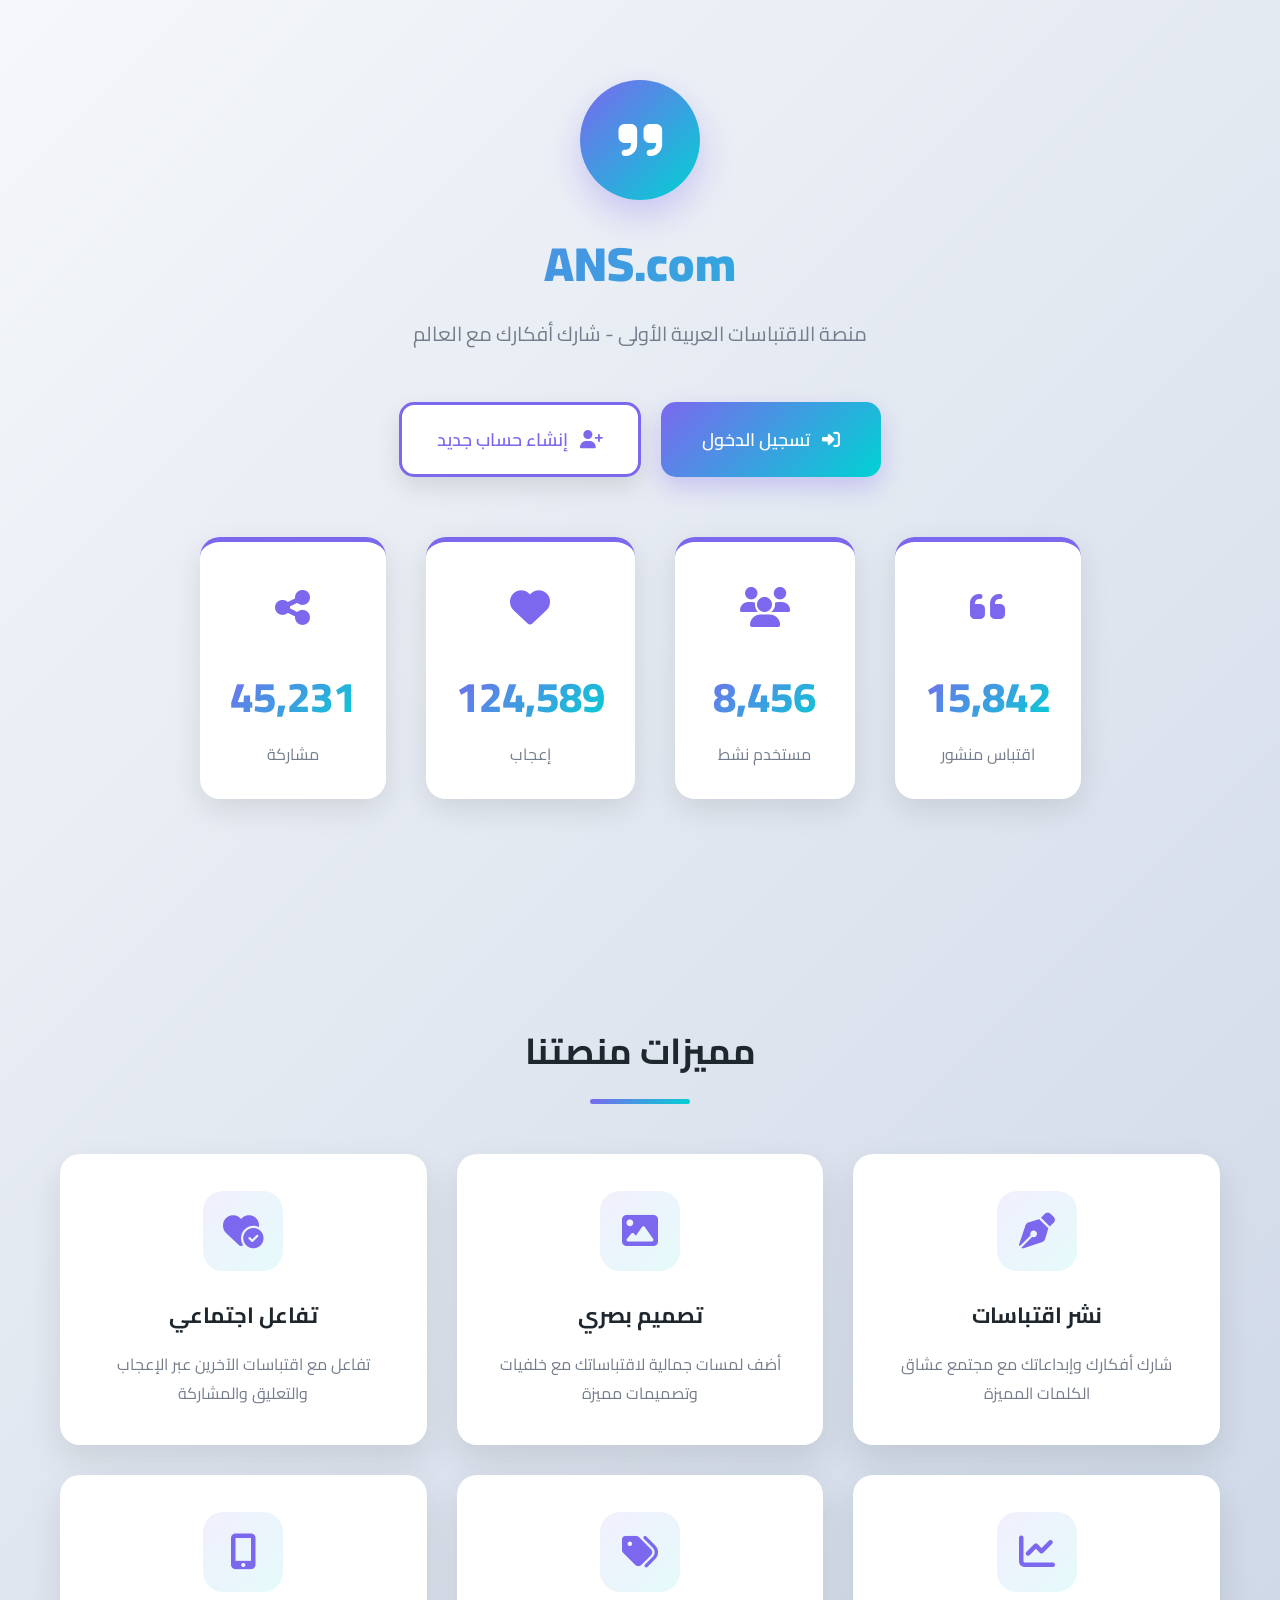
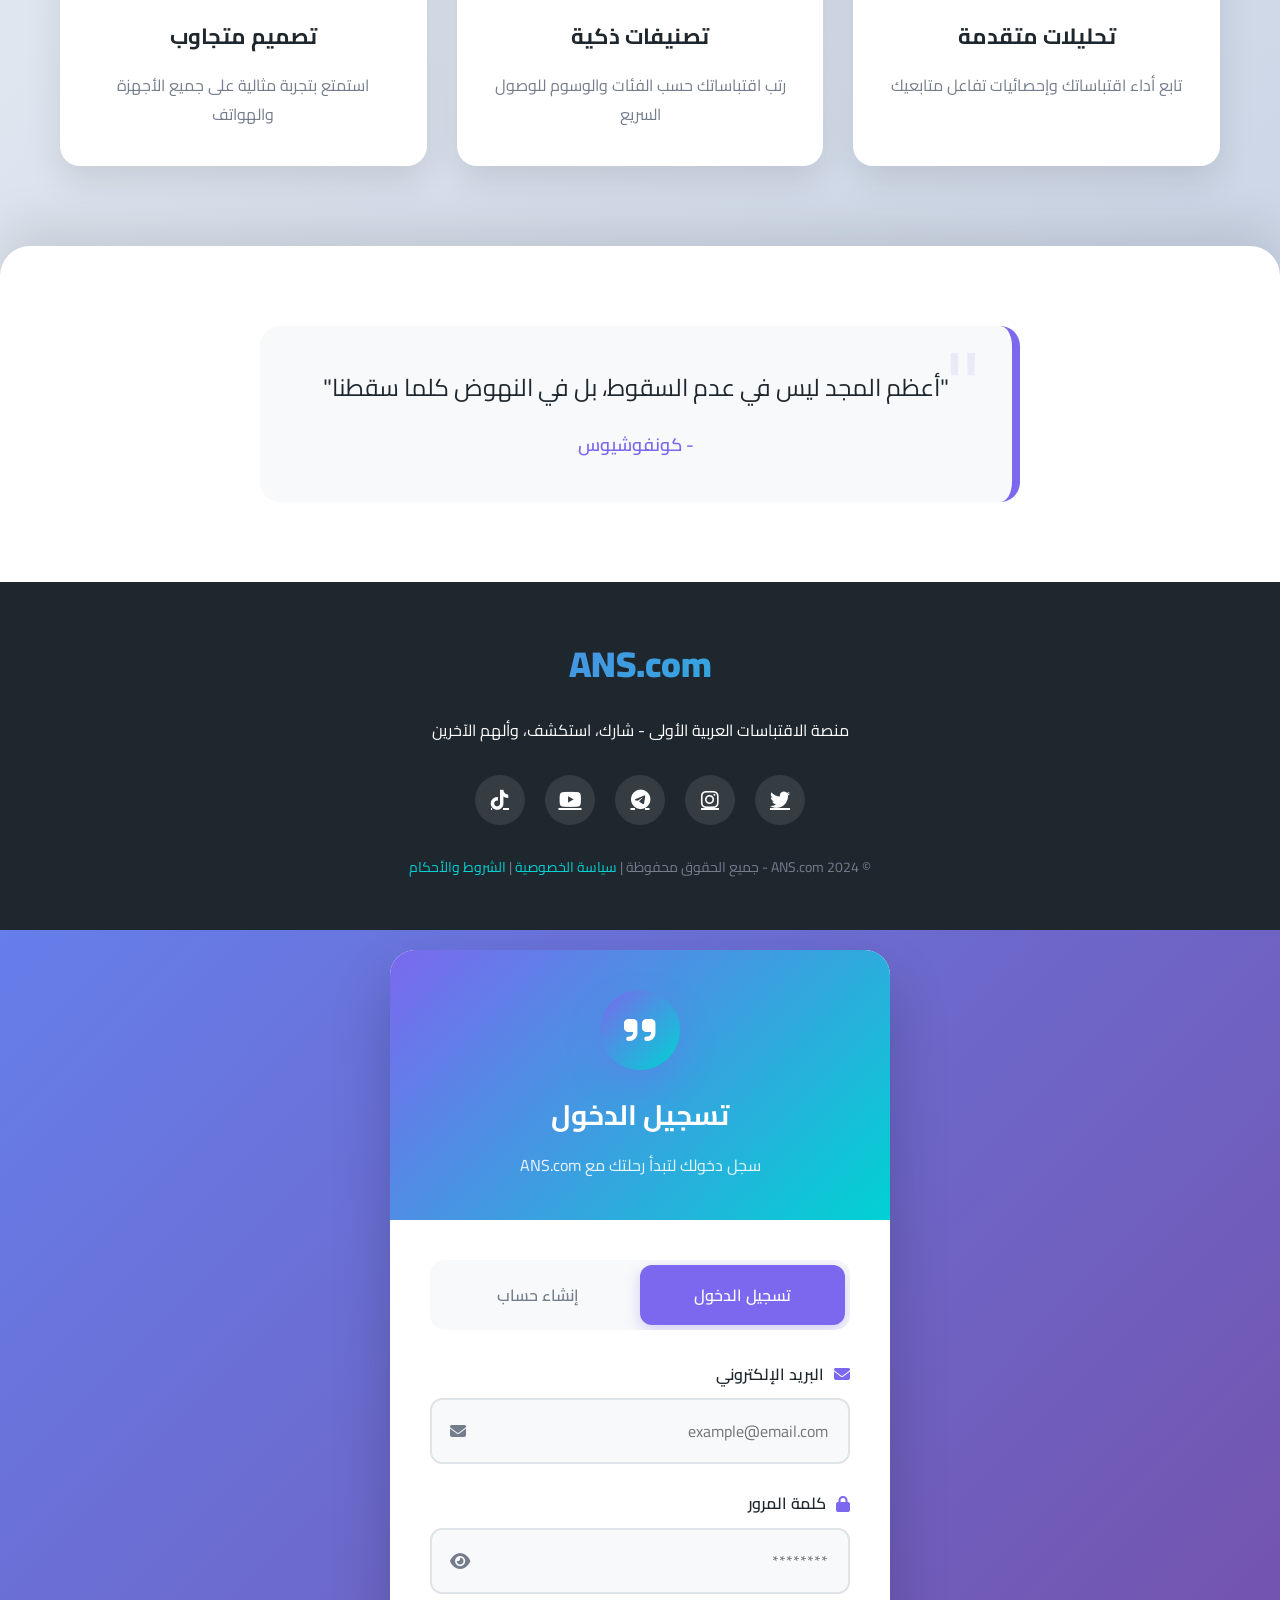
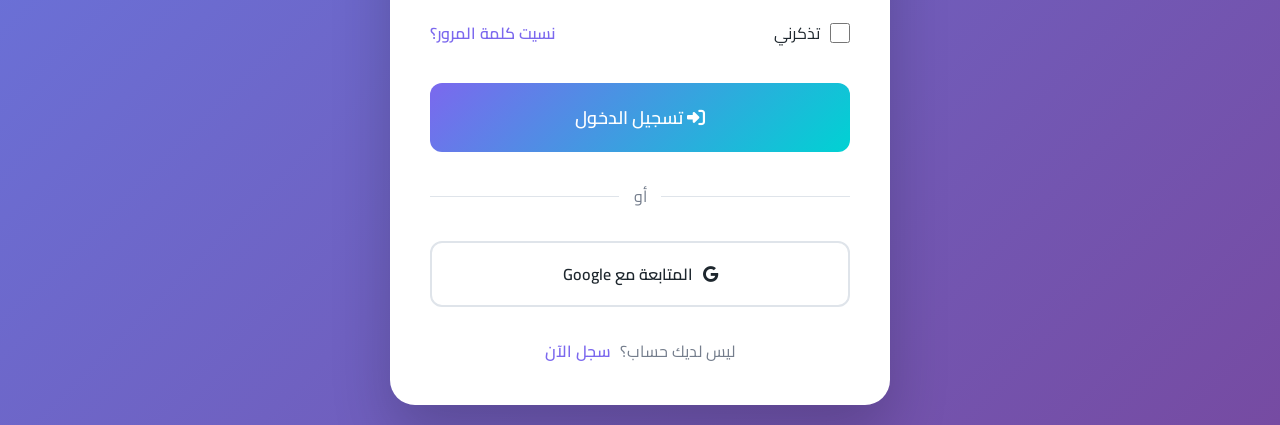
==== index.html @ c2fd5fd8 "Add files via upload" ====
<!DOCTYPE html>
<html lang="ar" dir="rtl">
<head>
    <meta charset="UTF-8">
    <meta name="viewport" content="width=device-width, initial-scale=1.0">
    <title>ANS.com - منصة الاقتباسات العربية</title>
    <link rel="icon" href="data:image/svg+xml,<svg xmlns=%22http://www.w3.org/2000/svg%22 viewBox=%220 0 100 100%22><text y=%22.9em%22 font-size=%2290%22>✨</text></svg>">
    
    <!-- Font Awesome -->
    <link rel="stylesheet" href="https://cdnjs.cloudflare.com/ajax/libs/font-awesome/6.4.0/css/all.min.css">
    
    <!-- Google Fonts -->
    <link href="https://fonts.googleapis.com/css2?family=Cairo:wght@300;400;600;700;900&display=swap" rel="stylesheet">
    
    <!-- CSS -->
    <style>
        /* CSS الرئيسي */
        :root {
            --primary: #7B68EE;
            --primary-dark: #5D4FCC;
            --secondary: #FF6B8B;
            --accent: #00D2D3;
            --success: #00B894;
            --danger: #FF4757;
            --warning: #FFA502;
            --dark: #1E272E;
            --light: #F8F9FA;
            --gray: #747D8C;
            --border: #DFE4EA;
            --shadow: rgba(0, 0, 0, 0.1);
            --gradient: linear-gradient(135deg, #7B68EE, #00D2D3);
        }

        * {
            margin: 0;
            padding: 0;
            box-sizing: border-box;
            font-family: 'Cairo', sans-serif;
        }

        body {
            background-color: var(--light);
            color: var(--dark);
            direction: rtl;
            line-height: 1.8;
            min-height: 100vh;
            overflow-x: hidden;
        }

        /* تصميم عام للصفحات */
        .page {
            display: none;
            min-height: 100vh;
            animation: fadeIn 0.5s ease;
        }

        .page.active {
            display: block;
        }

        @keyframes fadeIn {
            from { opacity: 0; transform: translateY(20px); }
            to { opacity: 1; transform: translateY(0); }
        }

        /* زر العودة */
        .back-btn {
            position: fixed;
            top: 20px;
            right: 20px;
            width: 50px;
            height: 50px;
            background: white;
            border-radius: 50%;
            display: flex;
            align-items: center;
            justify-content: center;
            color: var(--primary);
            font-size: 20px;
            cursor: pointer;
            box-shadow: 0 4px 15px var(--shadow);
            z-index: 1000;
            transition: all 0.3s ease;
        }

        .back-btn:hover {
            transform: scale(1.1);
            background: var(--primary);
            color: white;
        }

        /* ==================== */
        /* صفحة الرئيسية */
        /* ==================== */
        #home-page {
            background: linear-gradient(135deg, #f5f7fa 0%, #c3cfe2 100%);
            position: relative;
            overflow: hidden;
        }

        #home-page::before {
            content: '';
            position: absolute;
            top: 0;
            right: 0;
            width: 100%;
            height: 100%;
            background: url('https://images.unsplash.com/photo-1519681393784-d120267933ba?ixlib=rb-1.2.1&auto=format&fit=crop&w=1950&q=80') center/cover;
            opacity: 0.1;
        }

        .hero-section {
            position: relative;
            z-index: 1;
            padding: 80px 20px;
            text-align: center;
            max-width: 1200px;
            margin: 0 auto;
        }

        .logo-header {
            margin-bottom: 40px;
        }

        .logo-circle {
            width: 120px;
            height: 120px;
            background: var(--gradient);
            border-radius: 50%;
            margin: 0 auto 20px;
            display: flex;
            align-items: center;
            justify-content: center;
            font-size: 50px;
            color: white;
            box-shadow: 0 15px 35px rgba(123, 104, 238, 0.3);
            animation: pulse 2s infinite;
        }

        @keyframes pulse {
            0% { transform: scale(1); box-shadow: 0 15px 35px rgba(123, 104, 238, 0.3); }
            50% { transform: scale(1.05); box-shadow: 0 20px 40px rgba(123, 104, 238, 0.4); }
            100% { transform: scale(1); box-shadow: 0 15px 35px rgba(123, 104, 238, 0.3); }
        }

        .logo-text {
            font-size: 48px;
            font-weight: 900;
            background: var(--gradient);
            -webkit-background-clip: text;
            background-clip: text;
            color: transparent;
            margin-bottom: 10px;
        }

        .tagline {
            font-size: 20px;
            color: var(--gray);
            margin-bottom: 50px;
        }

        .cta-buttons {
            display: flex;
            gap: 20px;
            justify-content: center;
            flex-wrap: wrap;
            margin-bottom: 60px;
        }

        .btn {
            display: inline-flex;
            align-items: center;
            justify-content: center;
            gap: 12px;
            padding: 18px 35px;
            border-radius: 15px;
            border: none;
            font-weight: 600;
            font-size: 18px;
            cursor: pointer;
            transition: all 0.4s cubic-bezier(0.175, 0.885, 0.32, 1.275);
            text-decoration: none;
            min-width: 220px;
            position: relative;
            overflow: hidden;
        }

        .btn::before {
            content: '';
            position: absolute;
            top: 50%;
            right: 50%;
            width: 0;
            height: 0;
            background: rgba(255, 255, 255, 0.2);
            border-radius: 50%;
            transform: translate(50%, -50%);
            transition: width 0.6s, height 0.6s;
        }

        .btn:hover::before {
            width: 300px;
            height: 300px;
        }

        .btn-primary {
            background: var(--gradient);
            color: white;
            box-shadow: 0 10px 25px rgba(123, 104, 238, 0.3);
        }

        .btn-primary:hover {
            transform: translateY(-5px) scale(1.05);
            box-shadow: 0 20px 40px rgba(123, 104, 238, 0.4);
        }

        .btn-secondary {
            background: white;
            color: var(--primary);
            border: 3px solid var(--primary);
            box-shadow: 0 10px 25px rgba(0, 0, 0, 0.1);
        }

        .btn-secondary:hover {
            background: var(--primary);
            color: white;
            transform: translateY(-5px);
            box-shadow: 0 20px 40px rgba(123, 104, 238, 0.3);
        }

        .stats-section {
            display: flex;
            justify-content: center;
            gap: 40px;
            flex-wrap: wrap;
            margin: 60px 0;
        }

        .stat-card {
            background: white;
            padding: 30px;
            border-radius: 20px;
            text-align: center;
            min-width: 180px;
            box-shadow: 0 10px 30px var(--shadow);
            transition: transform 0.3s;
            border-top: 5px solid var(--primary);
        }

        .stat-card:hover {
            transform: translateY(-10px);
        }

        .stat-icon {
            font-size: 40px;
            color: var(--primary);
            margin-bottom: 15px;
        }

        .stat-number {
            font-size: 42px;
            font-weight: 800;
            background: var(--gradient);
            -webkit-background-clip: text;
            background-clip: text;
            color: transparent;
            margin-bottom: 5px;
        }

        .stat-label {
            color: var(--gray);
            font-size: 16px;
        }

        .features-section {
            max-width: 1200px;
            margin: 80px auto;
            padding: 0 20px;
        }

        .section-title {
            text-align: center;
            font-size: 36px;
            margin-bottom: 50px;
            color: var(--dark);
            position: relative;
        }

        .section-title::after {
            content: '';
            display: block;
            width: 100px;
            height: 5px;
            background: var(--gradient);
            margin: 15px auto;
            border-radius: 5px;
        }

        .features-grid {
            display: grid;
            grid-template-columns: repeat(auto-fit, minmax(280px, 1fr));
            gap: 30px;
        }

        .feature-card {
            background: white;
            padding: 35px;
            border-radius: 20px;
            text-align: center;
            box-shadow: 0 15px 35px var(--shadow);
            transition: all 0.4s;
            border: 2px solid transparent;
        }

        .feature-card:hover {
            transform: translateY(-15px);
            border-color: var(--primary);
            box-shadow: 0 25px 50px rgba(123, 104, 238, 0.15);
        }

        .feature-icon {
            width: 80px;
            height: 80px;
            background: linear-gradient(135deg, rgba(123, 104, 238, 0.1), rgba(0, 210, 211, 0.1));
            border-radius: 20px;
            display: flex;
            align-items: center;
            justify-content: center;
            margin: 0 auto 25px;
            font-size: 36px;
            color: var(--primary);
        }

        .feature-card h3 {
            font-size: 22px;
            margin-bottom: 15px;
            color: var(--dark);
        }

        .feature-card p {
            color: var(--gray);
            font-size: 16px;
        }

        .quotes-showcase {
            background: white;
            padding: 60px 20px;
            margin-top: 80px;
            border-radius: 30px 30px 0 0;
            box-shadow: 0 -20px 50px var(--shadow);
        }

        .quotes-slider {
            max-width: 800px;
            margin: 0 auto;
        }

        .quote-showcase-item {
            background: var(--light);
            padding: 40px;
            border-radius: 20px;
            text-align: center;
            margin: 20px;
            border-right: 8px solid var(--primary);
            position: relative;
        }

        .quote-showcase-item::before {
            content: '"';
            font-size: 100px;
            color: var(--primary);
            opacity: 0.1;
            position: absolute;
            top: -30px;
            right: 30px;
        }

        .quote-text-large {
            font-size: 24px;
            line-height: 1.8;
            margin-bottom: 20px;
            color: var(--dark);
        }

        .quote-author-large {
            font-size: 18px;
            color: var(--primary);
            font-weight: 600;
        }

        footer {
            background: var(--dark);
            color: white;
            padding: 50px 20px;
            text-align: center;
        }

        .footer-content {
            max-width: 1200px;
            margin: 0 auto;
        }

        .footer-logo {
            font-size: 36px;
            font-weight: 900;
            margin-bottom: 20px;
            background: var(--gradient);
            -webkit-background-clip: text;
            background-clip: text;
            color: transparent;
        }

        .social-links {
            display: flex;
            justify-content: center;
            gap: 20px;
            margin: 30px 0;
        }

        .social-links a {
            width: 50px;
            height: 50px;
            background: rgba(255, 255, 255, 0.1);
            border-radius: 50%;
            display: flex;
            align-items: center;
            justify-content: center;
            color: white;
            font-size: 20px;
            transition: all 0.3s;
        }

        .social-links a:hover {
            background: var(--primary);
            transform: translateY(-5px);
        }

        .copyright {
            margin-top: 30px;
            color: var(--gray);
            font-size: 14px;
        }

        /* ==================== */
        /* صفحات المصادقة */
        /* ==================== */
        #auth-pages {
            background: linear-gradient(135deg, #667eea 0%, #764ba2 100%);
            display: flex;
            align-items: center;
            justify-content: center;
            min-height: 100vh;
            padding: 20px;
        }

        .auth-container {
            width: 100%;
            max-width: 500px;
            background: white;
            border-radius: 25px;
            overflow: hidden;
            box-shadow: 0 30px 60px rgba(0, 0, 0, 0.2);
            animation: slideUp 0.6s ease;
        }

        @keyframes slideUp {
            from { transform: translateY(50px); opacity: 0; }
            to { transform: translateY(0); opacity: 1; }
        }

        .auth-header {
            background: var(--gradient);
            padding: 40px;
            text-align: center;
            color: white;
        }

        .auth-header .logo-circle {
            width: 80px;
            height: 80px;
            font-size: 36px;
            margin: 0 auto 20px;
        }

        .auth-header h2 {
            font-size: 28px;
            margin-bottom: 10px;
        }

        .auth-header p {
            opacity: 0.9;
            font-size: 16px;
        }

        .auth-form {
            padding: 40px;
        }

        .auth-tabs {
            display: flex;
            margin-bottom: 30px;
            border-radius: 15px;
            overflow: hidden;
            background: var(--light);
            padding: 5px;
        }

        .auth-tab {
            flex: 1;
            padding: 15px;
            text-align: center;
            background: none;
            border: none;
            cursor: pointer;
            font-weight: 600;
            font-size: 16px;
            color: var(--gray);
            transition: all 0.3s;
            border-radius: 12px;
        }

        .auth-tab.active {
            background: var(--primary);
            color: white;
            box-shadow: 0 5px 15px rgba(123, 104, 238, 0.3);
        }

        .form-group {
            margin-bottom: 25px;
        }

        .form-label {
            display: flex;
            align-items: center;
            gap: 10px;
            margin-bottom: 10px;
            font-weight: 600;
            color: var(--dark);
        }

        .form-label i {
            color: var(--primary);
        }

        .form-input {
            width: 100%;
            padding: 16px 20px;
            border: 2px solid var(--border);
            border-radius: 12px;
            font-size: 16px;
            transition: all 0.3s;
            background: var(--light);
        }

        .form-input:focus {
            outline: none;
            border-color: var(--primary);
            background: white;
            box-shadow: 0 0 0 3px rgba(123, 104, 238, 0.1);
        }

        .input-with-icon {
            position: relative;
        }

        .input-icon {
            position: absolute;
            left: 20px;
            top: 50%;
            transform: translateY(-50%);
            color: var(--gray);
        }

        .toggle-password {
            position: absolute;
            left: 20px;
            top: 50%;
            transform: translateY(-50%);
            background: none;
            border: none;
            color: var(--gray);
            cursor: pointer;
            font-size: 18px;
        }

        .form-options {
            display: flex;
            justify-content: space-between;
            align-items: center;
            margin-bottom: 25px;
        }

        .checkbox-group {
            display: flex;
            align-items: center;
            gap: 10px;
        }

        .checkbox-group input {
            width: 20px;
            height: 20px;
            accent-color: var(--primary);
        }

        .forgot-link {
            color: var(--primary);
            text-decoration: none;
            font-weight: 600;
            transition: color 0.3s;
        }

        .forgot-link:hover {
            color: var(--primary-dark);
        }

        .btn-auth {
            width: 100%;
            padding: 18px;
            background: var(--gradient);
            color: white;
            border: none;
            border-radius: 12px;
            font-size: 18px;
            font-weight: 600;
            cursor: pointer;
            transition: all 0.3s;
            margin-top: 10px;
        }

        .btn-auth:hover {
            transform: translateY(-3px);
            box-shadow: 0 10px 25px rgba(123, 104, 238, 0.3);
        }

        .divider {
            text-align: center;
            margin: 30px 0;
            position: relative;
        }

        .divider::before {
            content: '';
            position: absolute;
            top: 50%;
            right: 0;
            width: 45%;
            height: 1px;
            background: var(--border);
        }

        .divider::after {
            content: '';
            position: absolute;
            top: 50%;
            left: 0;
            width: 45%;
            height: 1px;
            background: var(--border);
        }

        .divider span {
            background: white;
            padding: 0 20px;
            color: var(--gray);
        }

        .btn-google {
            width: 100%;
            padding: 16px;
            background: white;
            border: 2px solid var(--border);
            border-radius: 12px;
            font-size: 16px;
            font-weight: 600;
            cursor: pointer;
            transition: all 0.3s;
            display: flex;
            align-items: center;
            justify-content: center;
            gap: 10px;
            color: var(--dark);
        }

        .btn-google:hover {
            background: var(--light);
            border-color: var(--primary);
        }

        .auth-switch {
            text-align: center;
            margin-top: 30px;
            color: var(--gray);
        }

        .auth-switch a {
            color: var(--primary);
            text-decoration: none;
            font-weight: 600;
            margin-right: 5px;
        }

        .auth-switch a:hover {
            text-decoration: underline;
        }

        .form-error {
            color: var(--danger);
            font-size: 14px;
            margin-top: 5px;
            display: none;
        }

        .form-error.show {
            display: block;
            animation: shake 0.5s;
        }

        @keyframes shake {
            0%, 100% { transform: translateX(0); }
            25% { transform: translateX(-10px); }
            75% { transform: translateX(10px); }
        }

        .form-success {
            background: var(--success);
            color: white;
            padding: 15px;
            border-radius: 12px;
            text-align: center;
            margin-bottom: 20px;
            display: none;
        }

        .form-success.show {
            display: block;
            animation: bounce 0.6s;
        }

        @keyframes bounce {
            0%, 20%, 60%, 100% { transform: translateY(0); }
            40% { transform: translateY(-10px); }
            80% { transform: translateY(-5px); }
        }

        /* استجابة للهواتف */
        @media (max-width: 768px) {
            .hero-section {
                padding: 40px 20px;
            }
            
            .logo-text {
                font-size: 36px;
            }
            
            .tagline {
                font-size: 18px;
            }
            
            .cta-buttons {
                flex-direction: column;
                align-items: center;
            }
            
            .btn {
                width: 100%;
                max-width: 300px;
            }
            
            .stats-section {
                gap: 20px;
            }
            
            .stat-card {
                min-width: 140px;
                padding: 20px;
            }
            
            .feature-card {
                padding: 25px;
            }
            
            .auth-container {
                margin: 20px;
            }
            
            .auth-form {
                padding: 30px;
            }
        }

        @media (max-width: 480px) {
            .logo-text {
                font-size: 28px;
            }
            
            .tagline {
                font-size: 16px;
            }
            
            .section-title {
                font-size: 28px;
            }
            
            .stat-number {
                font-size: 32px;
            }
            
            .form-input {
                padding: 14px;
            }
        }
    </style>
</head>
<body>
    <!-- زر العودة -->
    <div class="back-btn" id="backBtn" onclick="goBack()" style="display: none;">
        <i class="fas fa-arrow-right"></i>
    </div>

    <!-- صفحة الرئيسية -->
    <div id="home-page" class="page active">
        <div class="hero-section">
            <div class="logo-header">
                <div class="logo-circle">
                    <i class="fas fa-quote-right"></i>
                </div>
                <h1 class="logo-text">ANS.com</h1>
                <p class="tagline">منصة الاقتباسات العربية الأولى - شارك أفكارك مع العالم</p>
            </div>

            <div class="cta-buttons">
                <button class="btn btn-primary" onclick="showAuth('login')">
                    <i class="fas fa-sign-in-alt"></i>
                    تسجيل الدخول
                </button>
                <button class="btn btn-secondary" onclick="showAuth('register')">
                    <i class="fas fa-user-plus"></i>
                    إنشاء حساب جديد
                </button>
            </div>

            <div class="stats-section">
                <div class="stat-card">
                    <div class="stat-icon">
                        <i class="fas fa-quote-left"></i>
                    </div>
                    <div class="stat-number" id="totalQuotes">15,842</div>
                    <div class="stat-label">اقتباس منشور</div>
                </div>
                <div class="stat-card">
                    <div class="stat-icon">
                        <i class="fas fa-users"></i>
                    </div>
                    <div class="stat-number" id="totalUsers">8,456</div>
                    <div class="stat-label">مستخدم نشط</div>
                </div>
                <div class="stat-card">
                    <div class="stat-icon">
                        <i class="fas fa-heart"></i>
                    </div>
                    <div class="stat-number" id="totalLikes">124,589</div>
                    <div class="stat-label">إعجاب</div>
                </div>
                <div class="stat-card">
                    <div class="stat-icon">
                        <i class="fas fa-share-alt"></i>
                    </div>
                    <div class="stat-number" id="totalShares">45,231</div>
                    <div class="stat-label">مشاركة</div>
                </div>
            </div>
        </div>

        <div class="features-section">
            <h2 class="section-title">مميزات منصتنا</h2>
            <div class="features-grid">
                <div class="feature-card">
                    <div class="feature-icon">
                        <i class="fas fa-pen-nib"></i>
                    </div>
                    <h3>نشر اقتباسات</h3>
                    <p>شارك أفكارك وإبداعاتك مع مجتمع عشاق الكلمات المميزة</p>
                </div>
                <div class="feature-card">
                    <div class="feature-icon">
                        <i class="fas fa-image"></i>
                    </div>
                    <h3>تصميم بصري</h3>
                    <p>أضف لمسات جمالية لاقتباساتك مع خلفيات وتصميمات مميزة</p>
                </div>
                <div class="feature-card">
                    <div class="feature-icon">
                        <i class="fas fa-heart-circle-check"></i>
                    </div>
                    <h3>تفاعل اجتماعي</h3>
                    <p>تفاعل مع اقتباسات الآخرين عبر الإعجاب والتعليق والمشاركة</p>
                </div>
                <div class="feature-card">
                    <div class="feature-icon">
                        <i class="fas fa-chart-line"></i>
                    </div>
                    <h3>تحليلات متقدمة</h3>
                    <p>تابع أداء اقتباساتك وإحصائيات تفاعل متابعيك</p>
                </div>
                <div class="feature-card">
                    <div class="feature-icon">
                        <i class="fas fa-tags"></i>
                    </div>
                    <h3>تصنيفات ذكية</h3>
                    <p>رتب اقتباساتك حسب الفئات والوسوم للوصول السريع</p>
                </div>
                <div class="feature-card">
                    <div class="feature-icon">
                        <i class="fas fa-mobile-alt"></i>
                    </div>
                    <h3>تصميم متجاوب</h3>
                    <p>استمتع بتجربة مثالية على جميع الأجهزة والهواتف</p>
                </div>
            </div>
        </div>

        <div class="quotes-showcase">
            <div class="quotes-slider">
                <div class="quote-showcase-item">
                    <p class="quote-text-large">"أعظم المجد ليس في عدم السقوط، بل في النهوض كلما سقطنا"</p>
                    <p class="quote-author-large">- كونفوشيوس</p>
                </div>
            </div>
        </div>

        <footer>
            <div class="footer-content">
                <div class="footer-logo">ANS.com</div>
                <p>منصة الاقتباسات العربية الأولى - شارك، استكشف، وألهم الآخرين</p>
                
                <div class="social-links">
                    <a href="#"><i class="fab fa-twitter"></i></a>
                    <a href="#"><i class="fab fa-instagram"></i></a>
                    <a href="#"><i class="fab fa-telegram"></i></a>
                    <a href="#"><i class="fab fa-youtube"></i></a>
                    <a href="#"><i class="fab fa-tiktok"></i></a>
                </div>
                
                <div class="copyright">
                    © 2024 ANS.com - جميع الحقوق محفوظة | 
                    <a href="#" style="color: var(--accent); text-decoration: none;">سياسة الخصوصية</a> | 
                    <a href="#" style="color: var(--accent); text-decoration: none;">الشروط والأحكام</a>
                </div>
            </div>
        </footer>
    </div>

    <!-- صفحات المصادقة -->
    <div id="auth-pages" class="page">
        <div class="auth-container">
            <div class="auth-header">
                <div class="logo-circle">
                    <i class="fas fa-quote-right"></i>
                </div>
                <h2 id="authTitle">تسجيل الدخول</h2>
                <p id="authSubtitle">سجل دخولك لتبدأ رحلتك مع ANS.com</p>
            </div>

            <div class="auth-form">
                <!-- تبويبات التسجيل/الدخول -->
                <div class="auth-tabs">
                    <button class="auth-tab active" onclick="switchAuthTab('login')">تسجيل الدخول</button>
                    <button class="auth-tab" onclick="switchAuthTab('register')">إنشاء حساب</button>
                </div>

                <!-- رسائل النجاح/الخطأ -->
                <div class="form-success" id="formSuccess"></div>
                <div class="form-error" id="formError"></div>

                <!-- نموذج تسجيل الدخول -->
                <div id="loginForm">
                    <div class="form-group">
                        <label class="form-label">
                            <i class="fas fa-envelope"></i> البريد الإلكتروني
                        </label>
                        <div class="input-with-icon">
                            <input type="email" class="form-input" id="loginEmail" placeholder="example@email.com" required>
                            <i class="fas fa-envelope input-icon"></i>
                        </div>
                    </div>

                    <div class="form-group">
                        <label class="form-label">
                            <i class="fas fa-lock"></i> كلمة المرور
                        </label>
                        <div class="input-with-icon">
                            <input type="password" class="form-input" id="loginPassword" placeholder="********" required>
                            <button type="button" class="toggle-password" onclick="togglePassword('loginPassword')">
                                <i class="fas fa-eye"></i>
                            </button>
                        </div>
                    </div>

                    <div class="form-options">
                        <div class="checkbox-group">
                            <input type="checkbox" id="rememberMe">
                            <label for="rememberMe">تذكرني</label>
                        </div>
                        <a href="#" class="forgot-link" onclick="showForgotPassword()">نسيت كلمة المرور؟</a>
                    </div>

                    <button class="btn-auth" onclick="login()">
                        <i class="fas fa-sign-in-alt"></i> تسجيل الدخول
                    </button>

                    <div class="divider">
                        <span>أو</span>
                    </div>

                    <button class="btn-google" onclick="loginWithGoogle()">
                        <i class="fab fa-google"></i> المتابعة مع Google
                    </button>

                    <div class="auth-switch">
                        ليس لديك حساب؟ 
                        <a href="#" onclick="switchAuthTab('register')">سجل الآن</a>
                    </div>
                </div>

                <!-- نموذج إنشاء حساب -->
                <div id="registerForm" style="display: none;">
                    <div class="form-group">
                        <label class="form-label">
                            <i class="fas fa-user"></i> الاسم الكامل
                        </label>
                        <input type="text" class="form-input" id="registerName" placeholder="أدخل اسمك الكامل" required>
                    </div>

                    <div class="form-group">
                        <label class="form-label">
                            <i class="fas fa-at"></i> اسم المستخدم
                        </label>
                        <input type="text" class="form-input" id="registerUsername" placeholder="اختر اسم مستخدم مميز" required>
                    </div>

                    <div class="form-group">
                        <label class="form-label">
                            <i class="fas fa-envelope"></i> البريد الإلكتروني
                        </label>
                        <input type="email" class="form-input" id="registerEmail" placeholder="example@email.com" required>
                    </div>

                    <div class="form-group">
                        <label class="form-label">
                            <i class="fas fa-lock"></i> كلمة المرور
                        </label>
                        <div class="input-with-icon">
                            <input type="password" class="form-input" id="registerPassword" placeholder="********" required>
                            <button type="button" class="toggle-password" onclick="togglePassword('registerPassword')">
                                <i class="fas fa-eye"></i>
                            </button>
                        </div>
                    </div>

                    <div class="form-group">
                        <label class="form-label">
                            <i class="fas fa-lock"></i> تأكيد كلمة المرور
                        </label>
                        <div class="input-with-icon">
                            <input type="password" class="form-input" id="registerConfirmPassword" placeholder="********" required>
                            <button type="button" class="toggle-password" onclick="togglePassword('registerConfirmPassword')">
                                <i class="fas fa-eye"></i>
                            </button>
                        </div>
                    </div>

                    <div class="form-group">
                        <div class="checkbox-group">
                            <input type="checkbox" id="acceptTerms" required>
                            <label for="acceptTerms">أوافق على <a href="#" style="color: var(--primary);">الشروط والأحكام</a></label>
                        </div>
                    </div>

                    <button class="btn-auth" onclick="register()">
                        <i class="fas fa-user-plus"></i> إنشاء حساب
                    </button>

                    <div class="auth-switch">
                        لديك حساب بالفعل؟ 
                        <a href="#" onclick="switchAuthTab('login')">سجل دخول</a>
                    </div>
                </div>
            </div>
        </div>
    </div>

    <!-- JavaScript -->
    <script>
        // حالة التطبيق
        let currentPage = 'home';
        let currentAuthTab = 'login';

        // تهيئة البيانات
        function initApp() {
            // جلب الإحصائيات من localStorage أو استخدام افتراضيات
            const stats = JSON.parse(localStorage.getItem('ans_stats')) || {
                quotes: 15842,
                users: 8456,
                likes: 124589,
                shares: 45231
            };
            
            document.getElementById('totalQuotes').textContent = stats.quotes.toLocaleString();
            document.getElementById('totalUsers').textContent = stats.users.toLocaleString();
            document.getElementById('totalLikes').textContent = stats.likes.toLocaleString();
            document.getElementById('totalShares').textContent = stats.shares.toLocaleString();
            
            // تحقق إذا كان المستخدم مسجلاً بالفعل
            const user = JSON.parse(localStorage.getItem('ans_user'));
            if (user) {
                // إذا كان مسجلاً، توجيه مباشرة لتطبيق الاقتباسات
                window.location.href = 'app.html';
            }
            
            // إضافة تأثيرات للكروت
            animateCards();
        }

        // تحريك الكروت
        function animateCards() {
            const cards = document.querySelectorAll('.feature-card, .stat-card');
            cards.forEach((card, index) => {
                card.style.animationDelay = `${index * 0.1}s`;
            });
        }

        // الانتقال بين الصفحات
        function showAuth(authType) {
            document.getElementById('backBtn').style.display = 'flex';
            document.getElementById('home-page').classList.remove('active');
            document.getElementById('auth-pages').classList.add('active');
            switchAuthTab(authType);
            currentPage = 'auth';
        }

        function showHome() {
            document.getElementById('backBtn').style.display = 'none';
            document.getElementById('auth-pages').classList.remove('active');
            document.getElementById('home-page').classList.add('active');
            currentPage = 'home';
        }

        function goBack() {
            if (currentPage === 'auth') {
                showHome();
            }
        }

        // التبديل بين تبويبات المصادقة
        function switchAuthTab(tab) {
            currentAuthTab = tab;
            
            // تحديث التبويبات
            document.querySelectorAll('.auth-tab').forEach(t => t.classList.remove('active'));
            document.querySelectorAll('.auth-tab').forEach(t => {
                if (t.textContent.includes(tab === 'login' ? 'تسجيل الدخول' : 'إنشاء حساب')) {
                    t.classList.add('active');
                }
            });
            
            // تحديث النماذج
            if (tab === 'login') {
                document.getElementById('loginForm').style.display = 'block';
                document.getElementById('registerForm').style.display = 'none';
                document.getElementById('authTitle').textContent = 'تسجيل الدخول';
                document.getElementById('authSubtitle').textContent = 'سجل دخولك لتبدأ رحلتك مع ANS.com';
            } else {
                document.getElementById('loginForm').style.display = 'none';
                document.getElementById('registerForm').style.display = 'block';
                document.getElementById('authTitle').textContent = 'إنشاء حساب جديد';
                document.getElementById('authSubtitle').textContent = 'انضم إلى مجتمع ANS.com واستمتع بجميع الميزات';
            }
            
            // مسح رسائل الخطأ
            hideMessages();
        }

        // تبديل عرض كلمة المرور
        function togglePassword(inputId) {
            const input = document.getElementById(inputId);
            const icon = input.nextElementSibling.querySelector('i');
            
            if (input.type === 'password') {
                input.type = 'text';
                icon.classList.remove('fa-eye');
                icon.classList.add('fa-eye-slash');
            } else {
                input.type = 'password';
                icon.classList.remove('fa-eye-slash');
                icon.classList.add('fa-eye');
            }
        }

        // إظهار رسالة نجاح
        function showSuccess(message) {
            const successDiv = document.getElementById('formSuccess');
            successDiv.textContent = message;
            successDiv.classList.add('show');
            setTimeout(() => {
                successDiv.classList.remove('show');
            }, 3000);
        }

        // إظهار رسالة خطأ
        function showError(message) {
            const errorDiv = document.getElementById('formError');
            errorDiv.textContent = message;
            errorDiv.classList.add('show');
        }

        // إخفاء جميع الرسائل
        function hideMessages() {
            document.getElementById('formSuccess').classList.remove('show');
            document.getElementById('formError').classList.remove('show');
        }

        // تسجيل الدخول
        function login() {
            const email = document.getElementById('loginEmail').value;
            const password = document.getElementById('loginPassword').value;
            
            // التحقق من صحة المدخلات
            if (!email || !password) {
                showError('الرجاء ملء جميع الحقول المطلوبة');
                return;
            }
            
            if (!isValidEmail(email)) {
                showError('الرجاء إدخال بريد إلكتروني صحيح');
                return;
            }
            
            // محاكاة تسجيل الدخول
            showSuccess('جاري تسجيل الدخول...');
            
            // في التطبيق الحقيقي، هنا ستكون هناك اتصال مع الخادم
            setTimeout(() => {
                const users = JSON.parse(localStorage.getItem('ans_users')) || [];
                const user = users.find(u => u.email === email && u.password === password);
                
                if (user) {
                    // حفظ بيانات المستخدم
                    localStorage.setItem('ans_user', JSON.stringify(user));
                    showSuccess('تم تسجيل الدخول بنجاح!');
                    
                    // الانتقال لتطبيق الاقتباسات بعد ثانيتين
                    setTimeout(() => {
                        window.location.href = 'app.html';
                    }, 2000);
                } else {
                    showError('البريد الإلكتروني أو كلمة المرور غير صحيحة');
                }
            }, 1500);
        }

        // إنشاء حساب جديد
        function register() {
            const name = document.getElementById('registerName').value;
            const username = document.getElementById('registerUsername').value;
            const email = document.getElementById('registerEmail').value;
            const password = document.getElementById('registerPassword').value;
            const confirmPassword = document.getElementById('registerConfirmPassword').value;
            
            // التحقق من صحة المدخلات
            if (!name || !username || !email || !password || !confirmPassword) {
                showError('الرجاء ملء جميع الحقول المطلوبة');
                return;
            }
            
            if (!isValidEmail(email)) {
                showError('الرجاء إدخال بريد إلكتروني صحيح');
                return;
            }
            
            if (password.length < 6) {
                showError('كلمة المرور يجب أن تكون 6 أحرف على الأقل');
                return;
            }
            
            if (password !== confirmPassword) {
                showError('كلمتا المرور غير متطابقتين');
                return;
            }
            
            if (!document.getElementById('acceptTerms').checked) {
                showError('يجب الموافقة على الشروط والأحكام');
                return;
            }
            
            // محاكاة إنشاء الحساب
            showSuccess('جاري إنشاء حسابك...');
            
            setTimeout(() => {
                const users = JSON.parse(localStorage.getItem('ans_users')) || [];
                
                // التحقق إذا كان البريد أو اسم المستخدم مستخدم مسبقاً
                if (users.some(u => u.email === email)) {
                    showError('هذا البريد الإلكتروني مستخدم مسبقاً');
                    return;
                }
                
                if (users.some(u => u.username === username)) {
                    showError('اسم المستخدم هذا مستخدم مسبقاً');
                    return;
                }
                
                // إنشاء المستخدم الجديد
                const newUser = {
                    id: Date.now(),
                    name: name,
                    username: username,
                    email: email,
                    password: password, // في التطبيق الحقيقي يجب تشفير كلمة المرور
                    avatar: `https://ui-avatars.com/api/?name=${encodeURIComponent(name)}&background=7B68EE&color=fff`,
                    bio: 'مستخدم جديد في ANS.com',
                    followers: 0,
                    following: 0,
                    posts: 0,
                    likes: 0,
                    joinDate: new Date().toISOString()
                };
                
                // حفظ المستخدم
                users.push(newUser);
                localStorage.setItem('ans_users', JSON.stringify(users));
                localStorage.setItem('ans_user', JSON.stringify(newUser));
                
                // تحديث الإحصائيات
                const stats = JSON.parse(localStorage.getItem('ans_stats')) || {
                    quotes: 15842,
                    users: 8456,
                    likes: 124589,
                    shares: 45231
                };
                stats.users++;
                localStorage.setItem('ans_stats', JSON.stringify(stats));
                
                showSuccess('تم إنشاء حسابك بنجاح!');
                
                // الانتقال لتطبيق الاقتباسات بعد ثانيتين
                setTimeout(() => {
                    window.location.href = 'app.html';
                }, 2000);
            }, 1500);
        }

        // تسجيل الدخول باستخدام Google
        function loginWithGoogle() {
            showSuccess('جاري التوجيه إلى Google...');
            // هنا ستكون عملية المصادقة مع Google
        }

        // استعادة كلمة المرور
        function showForgotPassword() {
            const email = prompt('الرجاء إدخال بريدك الإلكتروني لاستعادة كلمة المرور:');
            if (email && isValidEmail(email)) {
                showSuccess('تم إرسال رابط استعادة كلمة المرور إلى بريدك الإلكتروني');
            }
        }

        // التحقق من صحة البريد الإلكتروني
        function isValidEmail(email) {
            const re = /^[^\s@]+@[^\s@]+\.[^\s@]+$/;
            return re.test(email);
        }

        // تأثيرات عند التمرير
        window.addEventListener('scroll', () => {
            const scrolled = window.pageYOffset;
            const parallax = document.querySelector('#home-page::before');
            if (parallax) {
                parallax.style.transform = `translateY(${scrolled * 0.5}px)`;
            }
        });

        // تهيئة التطبيق عند تحميل الصفحة
        document.addEventListener('DOMContentLoaded', initApp);
    </script>
</body>
</html>
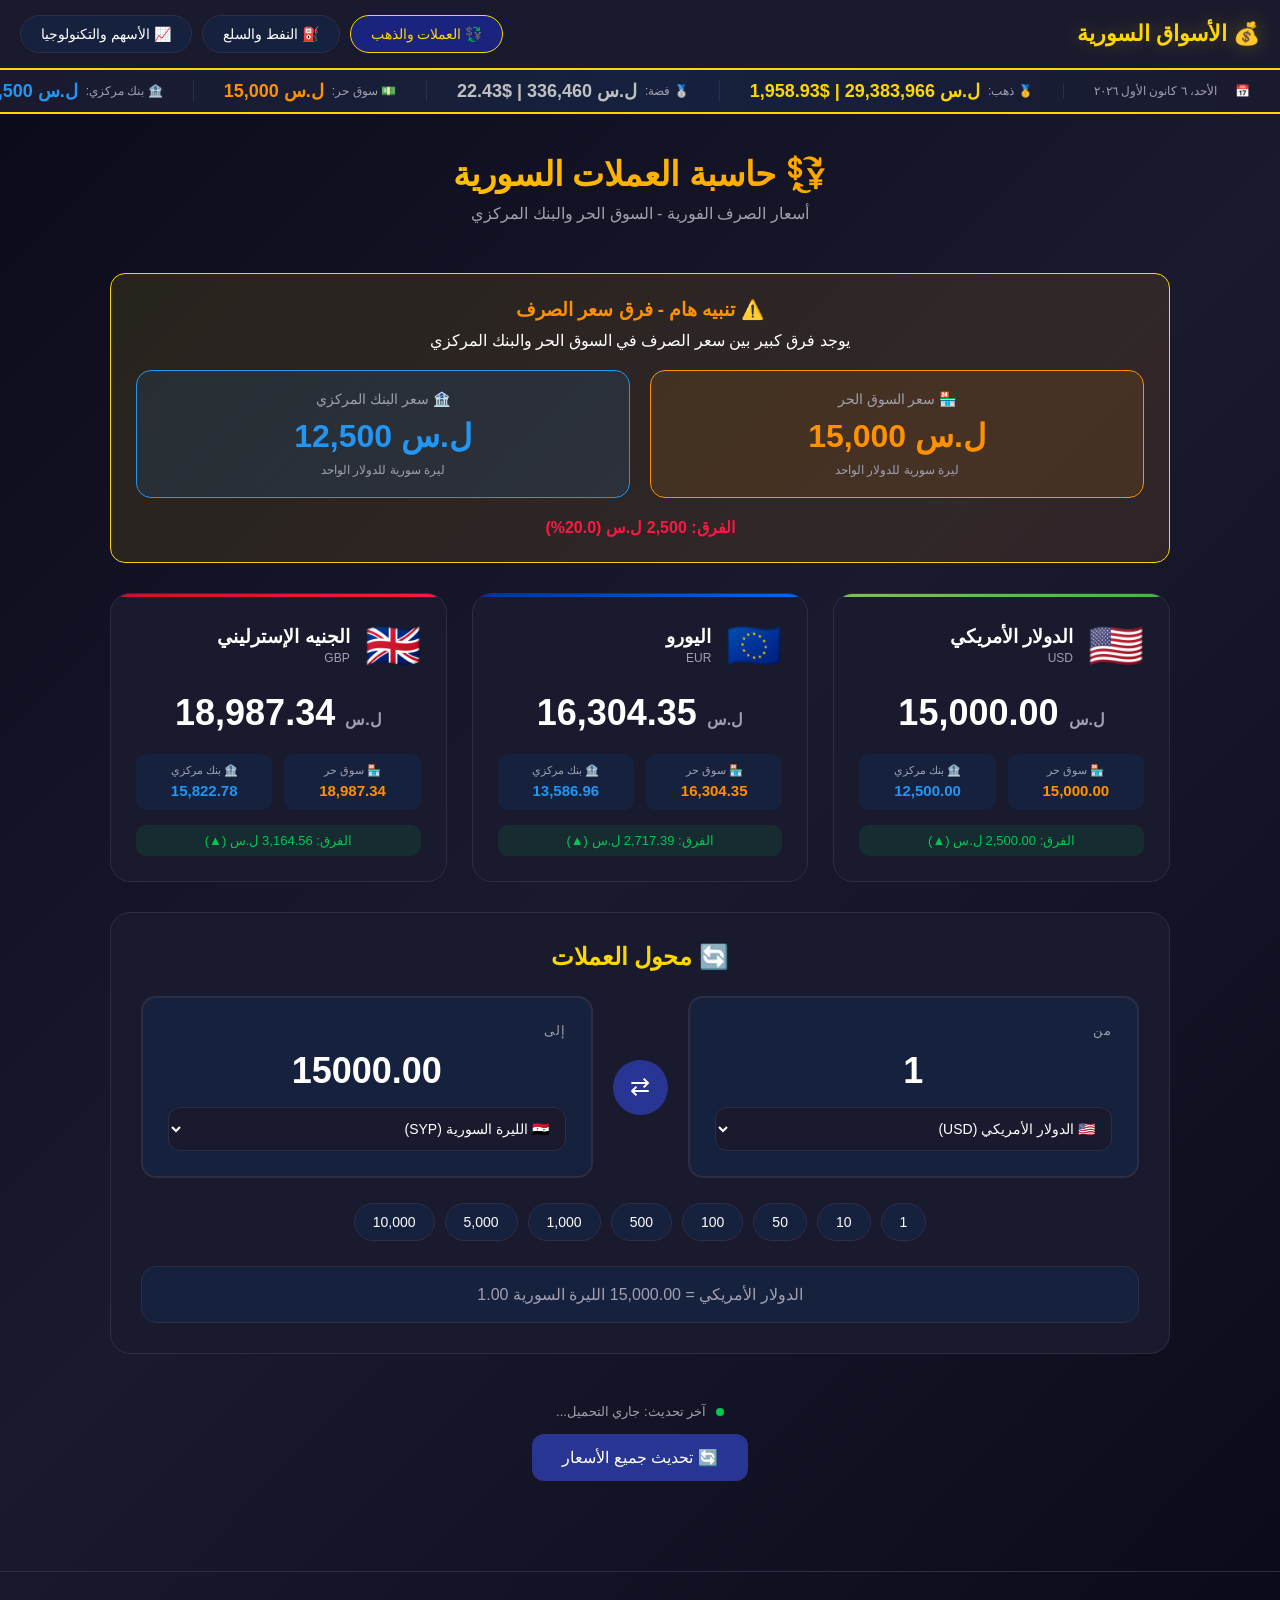
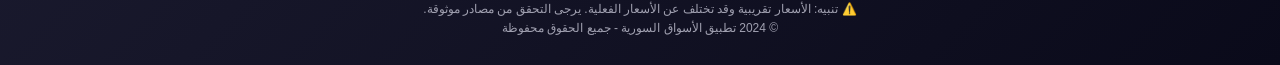
==== commit 195501d2: "Add files via upload Signed-off-by: kont-ans <alkontans@gmail.com>" ====
--- a/index.html
+++ b/index.html
@@ -3,1383 +3,209 @@
 <head>
     <meta charset="UTF-8">
     <meta name="viewport" content="width=device-width, initial-scale=1.0">
-    <title>ANS.com - منصة الاقتباسات العربية</title>
-    <link rel="icon" href="data:image/svg+xml,<svg xmlns=%22http://www.w3.org/2000/svg%22 viewBox=%220 0 100 100%22><text y=%22.9em%22 font-size=%2290%22>✨</text></svg>">
-    
-    <!-- Font Awesome -->
-    <link rel="stylesheet" href="https://cdnjs.cloudflare.com/ajax/libs/font-awesome/6.4.0/css/all.min.css">
-    
-    <!-- Google Fonts -->
-    <link href="https://fonts.googleapis.com/css2?family=Cairo:wght@300;400;600;700;900&display=swap" rel="stylesheet">
-    
-    <!-- CSS -->
-    <style>
-        /* CSS الرئيسي */
-        :root {
-            --primary: #7B68EE;
-            --primary-dark: #5D4FCC;
-            --secondary: #FF6B8B;
-            --accent: #00D2D3;
-            --success: #00B894;
-            --danger: #FF4757;
-            --warning: #FFA502;
-            --dark: #1E272E;
-            --light: #F8F9FA;
-            --gray: #747D8C;
-            --border: #DFE4EA;
-            --shadow: rgba(0, 0, 0, 0.1);
-            --gradient: linear-gradient(135deg, #7B68EE, #00D2D3);
-        }
-
-        * {
-            margin: 0;
-            padding: 0;
-            box-sizing: border-box;
-            font-family: 'Cairo', sans-serif;
-        }
-
-        body {
-            background-color: var(--light);
-            color: var(--dark);
-            direction: rtl;
-            line-height: 1.8;
-            min-height: 100vh;
-            overflow-x: hidden;
-        }
-
-        /* تصميم عام للصفحات */
-        .page {
-            display: none;
-            min-height: 100vh;
-            animation: fadeIn 0.5s ease;
-        }
-
-        .page.active {
-            display: block;
-        }
-
-        @keyframes fadeIn {
-            from { opacity: 0; transform: translateY(20px); }
-            to { opacity: 1; transform: translateY(0); }
-        }
-
-        /* زر العودة */
-        .back-btn {
-            position: fixed;
-            top: 20px;
-            right: 20px;
-            width: 50px;
-            height: 50px;
-            background: white;
-            border-radius: 50%;
-            display: flex;
-            align-items: center;
-            justify-content: center;
-            color: var(--primary);
-            font-size: 20px;
-            cursor: pointer;
-            box-shadow: 0 4px 15px var(--shadow);
-            z-index: 1000;
-            transition: all 0.3s ease;
-        }
-
-        .back-btn:hover {
-            transform: scale(1.1);
-            background: var(--primary);
-            color: white;
-        }
-
-        /* ==================== */
-        /* صفحة الرئيسية */
-        /* ==================== */
-        #home-page {
-            background: linear-gradient(135deg, #f5f7fa 0%, #c3cfe2 100%);
-            position: relative;
-            overflow: hidden;
-        }
-
-        #home-page::before {
-            content: '';
-            position: absolute;
-            top: 0;
-            right: 0;
-            width: 100%;
-            height: 100%;
-            background: url('https://images.unsplash.com/photo-1519681393784-d120267933ba?ixlib=rb-1.2.1&auto=format&fit=crop&w=1950&q=80') center/cover;
-            opacity: 0.1;
-        }
-
-        .hero-section {
-            position: relative;
-            z-index: 1;
-            padding: 80px 20px;
-            text-align: center;
-            max-width: 1200px;
-            margin: 0 auto;
-        }
-
-        .logo-header {
-            margin-bottom: 40px;
-        }
-
-        .logo-circle {
-            width: 120px;
-            height: 120px;
-            background: var(--gradient);
-            border-radius: 50%;
-            margin: 0 auto 20px;
-            display: flex;
-            align-items: center;
-            justify-content: center;
-            font-size: 50px;
-            color: white;
-            box-shadow: 0 15px 35px rgba(123, 104, 238, 0.3);
-            animation: pulse 2s infinite;
-        }
-
-        @keyframes pulse {
-            0% { transform: scale(1); box-shadow: 0 15px 35px rgba(123, 104, 238, 0.3); }
-            50% { transform: scale(1.05); box-shadow: 0 20px 40px rgba(123, 104, 238, 0.4); }
-            100% { transform: scale(1); box-shadow: 0 15px 35px rgba(123, 104, 238, 0.3); }
-        }
-
-        .logo-text {
-            font-size: 48px;
-            font-weight: 900;
-            background: var(--gradient);
-            -webkit-background-clip: text;
-            background-clip: text;
-            color: transparent;
-            margin-bottom: 10px;
-        }
-
-        .tagline {
-            font-size: 20px;
-            color: var(--gray);
-            margin-bottom: 50px;
-        }
-
-        .cta-buttons {
-            display: flex;
-            gap: 20px;
-            justify-content: center;
-            flex-wrap: wrap;
-            margin-bottom: 60px;
-        }
-
-        .btn {
-            display: inline-flex;
-            align-items: center;
-            justify-content: center;
-            gap: 12px;
-            padding: 18px 35px;
-            border-radius: 15px;
-            border: none;
-            font-weight: 600;
-            font-size: 18px;
-            cursor: pointer;
-            transition: all 0.4s cubic-bezier(0.175, 0.885, 0.32, 1.275);
-            text-decoration: none;
-            min-width: 220px;
-            position: relative;
-            overflow: hidden;
-        }
-
-        .btn::before {
-            content: '';
-            position: absolute;
-            top: 50%;
-            right: 50%;
-            width: 0;
-            height: 0;
-            background: rgba(255, 255, 255, 0.2);
-            border-radius: 50%;
-            transform: translate(50%, -50%);
-            transition: width 0.6s, height 0.6s;
-        }
-
-        .btn:hover::before {
-            width: 300px;
-            height: 300px;
-        }
-
-        .btn-primary {
-            background: var(--gradient);
-            color: white;
-            box-shadow: 0 10px 25px rgba(123, 104, 238, 0.3);
-        }
-
-        .btn-primary:hover {
-            transform: translateY(-5px) scale(1.05);
-            box-shadow: 0 20px 40px rgba(123, 104, 238, 0.4);
-        }
-
-        .btn-secondary {
-            background: white;
-            color: var(--primary);
-            border: 3px solid var(--primary);
-            box-shadow: 0 10px 25px rgba(0, 0, 0, 0.1);
-        }
-
-        .btn-secondary:hover {
-            background: var(--primary);
-            color: white;
-            transform: translateY(-5px);
-            box-shadow: 0 20px 40px rgba(123, 104, 238, 0.3);
-        }
-
-        .stats-section {
-            display: flex;
-            justify-content: center;
-            gap: 40px;
-            flex-wrap: wrap;
-            margin: 60px 0;
-        }
-
-        .stat-card {
-            background: white;
-            padding: 30px;
-            border-radius: 20px;
-            text-align: center;
-            min-width: 180px;
-            box-shadow: 0 10px 30px var(--shadow);
-            transition: transform 0.3s;
-            border-top: 5px solid var(--primary);
-        }
-
-        .stat-card:hover {
-            transform: translateY(-10px);
-        }
-
-        .stat-icon {
-            font-size: 40px;
-            color: var(--primary);
-            margin-bottom: 15px;
-        }
-
-        .stat-number {
-            font-size: 42px;
-            font-weight: 800;
-            background: var(--gradient);
-            -webkit-background-clip: text;
-            background-clip: text;
-            color: transparent;
-            margin-bottom: 5px;
-        }
-
-        .stat-label {
-            color: var(--gray);
-            font-size: 16px;
-        }
-
-        .features-section {
-            max-width: 1200px;
-            margin: 80px auto;
-            padding: 0 20px;
-        }
-
-        .section-title {
-            text-align: center;
-            font-size: 36px;
-            margin-bottom: 50px;
-            color: var(--dark);
-            position: relative;
-        }
-
-        .section-title::after {
-            content: '';
-            display: block;
-            width: 100px;
-            height: 5px;
-            background: var(--gradient);
-            margin: 15px auto;
-            border-radius: 5px;
-        }
-
-        .features-grid {
-            display: grid;
-            grid-template-columns: repeat(auto-fit, minmax(280px, 1fr));
-            gap: 30px;
-        }
-
-        .feature-card {
-            background: white;
-            padding: 35px;
-            border-radius: 20px;
-            text-align: center;
-            box-shadow: 0 15px 35px var(--shadow);
-            transition: all 0.4s;
-            border: 2px solid transparent;
-        }
-
-        .feature-card:hover {
-            transform: translateY(-15px);
-            border-color: var(--primary);
-            box-shadow: 0 25px 50px rgba(123, 104, 238, 0.15);
-        }
-
-        .feature-icon {
-            width: 80px;
-            height: 80px;
-            background: linear-gradient(135deg, rgba(123, 104, 238, 0.1), rgba(0, 210, 211, 0.1));
-            border-radius: 20px;
-            display: flex;
-            align-items: center;
-            justify-content: center;
-            margin: 0 auto 25px;
-            font-size: 36px;
-            color: var(--primary);
-        }
-
-        .feature-card h3 {
-            font-size: 22px;
-            margin-bottom: 15px;
-            color: var(--dark);
-        }
-
-        .feature-card p {
-            color: var(--gray);
-            font-size: 16px;
-        }
-
-        .quotes-showcase {
-            background: white;
-            padding: 60px 20px;
-            margin-top: 80px;
-            border-radius: 30px 30px 0 0;
-            box-shadow: 0 -20px 50px var(--shadow);
-        }
-
-        .quotes-slider {
-            max-width: 800px;
-            margin: 0 auto;
-        }
-
-        .quote-showcase-item {
-            background: var(--light);
-            padding: 40px;
-            border-radius: 20px;
-            text-align: center;
-            margin: 20px;
-            border-right: 8px solid var(--primary);
-            position: relative;
-        }
-
-        .quote-showcase-item::before {
-            content: '"';
-            font-size: 100px;
-            color: var(--primary);
-            opacity: 0.1;
-            position: absolute;
-            top: -30px;
-            right: 30px;
-        }
-
-        .quote-text-large {
-            font-size: 24px;
-            line-height: 1.8;
-            margin-bottom: 20px;
-            color: var(--dark);
-        }
-
-        .quote-author-large {
-            font-size: 18px;
-            color: var(--primary);
-            font-weight: 600;
-        }
-
-        footer {
-            background: var(--dark);
-            color: white;
-            padding: 50px 20px;
-            text-align: center;
-        }
-
-        .footer-content {
-            max-width: 1200px;
-            margin: 0 auto;
-        }
-
-        .footer-logo {
-            font-size: 36px;
-            font-weight: 900;
-            margin-bottom: 20px;
-            background: var(--gradient);
-            -webkit-background-clip: text;
-            background-clip: text;
-            color: transparent;
-        }
-
-        .social-links {
-            display: flex;
-            justify-content: center;
-            gap: 20px;
-            margin: 30px 0;
-        }
-
-        .social-links a {
-            width: 50px;
-            height: 50px;
-            background: rgba(255, 255, 255, 0.1);
-            border-radius: 50%;
-            display: flex;
-            align-items: center;
-            justify-content: center;
-            color: white;
-            font-size: 20px;
-            transition: all 0.3s;
-        }
-
-        .social-links a:hover {
-            background: var(--primary);
-            transform: translateY(-5px);
-        }
-
-        .copyright {
-            margin-top: 30px;
-            color: var(--gray);
-            font-size: 14px;
-        }
-
-        /* ==================== */
-        /* صفحات المصادقة */
-        /* ==================== */
-        #auth-pages {
-            background: linear-gradient(135deg, #667eea 0%, #764ba2 100%);
-            display: flex;
-            align-items: center;
-            justify-content: center;
-            min-height: 100vh;
-            padding: 20px;
-        }
-
-        .auth-container {
-            width: 100%;
-            max-width: 500px;
-            background: white;
-            border-radius: 25px;
-            overflow: hidden;
-            box-shadow: 0 30px 60px rgba(0, 0, 0, 0.2);
-            animation: slideUp 0.6s ease;
-        }
-
-        @keyframes slideUp {
-            from { transform: translateY(50px); opacity: 0; }
-            to { transform: translateY(0); opacity: 1; }
-        }
-
-        .auth-header {
-            background: var(--gradient);
-            padding: 40px;
-            text-align: center;
-            color: white;
-        }
-
-        .auth-header .logo-circle {
-            width: 80px;
-            height: 80px;
-            font-size: 36px;
-            margin: 0 auto 20px;
-        }
-
-        .auth-header h2 {
-            font-size: 28px;
-            margin-bottom: 10px;
-        }
-
-        .auth-header p {
-            opacity: 0.9;
-            font-size: 16px;
-        }
-
-        .auth-form {
-            padding: 40px;
-        }
-
-        .auth-tabs {
-            display: flex;
-            margin-bottom: 30px;
-            border-radius: 15px;
-            overflow: hidden;
-            background: var(--light);
-            padding: 5px;
-        }
-
-        .auth-tab {
-            flex: 1;
-            padding: 15px;
-            text-align: center;
-            background: none;
-            border: none;
-            cursor: pointer;
-            font-weight: 600;
-            font-size: 16px;
-            color: var(--gray);
-            transition: all 0.3s;
-            border-radius: 12px;
-        }
-
-        .auth-tab.active {
-            background: var(--primary);
-            color: white;
-            box-shadow: 0 5px 15px rgba(123, 104, 238, 0.3);
-        }
-
-        .form-group {
-            margin-bottom: 25px;
-        }
-
-        .form-label {
-            display: flex;
-            align-items: center;
-            gap: 10px;
-            margin-bottom: 10px;
-            font-weight: 600;
-            color: var(--dark);
-        }
-
-        .form-label i {
-            color: var(--primary);
-        }
-
-        .form-input {
-            width: 100%;
-            padding: 16px 20px;
-            border: 2px solid var(--border);
-            border-radius: 12px;
-            font-size: 16px;
-            transition: all 0.3s;
-            background: var(--light);
-        }
-
-        .form-input:focus {
-            outline: none;
-            border-color: var(--primary);
-            background: white;
-            box-shadow: 0 0 0 3px rgba(123, 104, 238, 0.1);
-        }
-
-        .input-with-icon {
-            position: relative;
-        }
-
-        .input-icon {
-            position: absolute;
-            left: 20px;
-            top: 50%;
-            transform: translateY(-50%);
-            color: var(--gray);
-        }
-
-        .toggle-password {
-            position: absolute;
-            left: 20px;
-            top: 50%;
-            transform: translateY(-50%);
-            background: none;
-            border: none;
-            color: var(--gray);
-            cursor: pointer;
-            font-size: 18px;
-        }
-
-        .form-options {
-            display: flex;
-            justify-content: space-between;
-            align-items: center;
-            margin-bottom: 25px;
-        }
-
-        .checkbox-group {
-            display: flex;
-            align-items: center;
-            gap: 10px;
-        }
-
-        .checkbox-group input {
-            width: 20px;
-            height: 20px;
-            accent-color: var(--primary);
-        }
-
-        .forgot-link {
-            color: var(--primary);
-            text-decoration: none;
-            font-weight: 600;
-            transition: color 0.3s;
-        }
-
-        .forgot-link:hover {
-            color: var(--primary-dark);
-        }
-
-        .btn-auth {
-            width: 100%;
-            padding: 18px;
-            background: var(--gradient);
-            color: white;
-            border: none;
-            border-radius: 12px;
-            font-size: 18px;
-            font-weight: 600;
-            cursor: pointer;
-            transition: all 0.3s;
-            margin-top: 10px;
-        }
-
-        .btn-auth:hover {
-            transform: translateY(-3px);
-            box-shadow: 0 10px 25px rgba(123, 104, 238, 0.3);
-        }
-
-        .divider {
-            text-align: center;
-            margin: 30px 0;
-            position: relative;
-        }
-
-        .divider::before {
-            content: '';
-            position: absolute;
-            top: 50%;
-            right: 0;
-            width: 45%;
-            height: 1px;
-            background: var(--border);
-        }
-
-        .divider::after {
-            content: '';
-            position: absolute;
-            top: 50%;
-            left: 0;
-            width: 45%;
-            height: 1px;
-            background: var(--border);
-        }
-
-        .divider span {
-            background: white;
-            padding: 0 20px;
-            color: var(--gray);
-        }
-
-        .btn-google {
-            width: 100%;
-            padding: 16px;
-            background: white;
-            border: 2px solid var(--border);
-            border-radius: 12px;
-            font-size: 16px;
-            font-weight: 600;
-            cursor: pointer;
-            transition: all 0.3s;
-            display: flex;
-            align-items: center;
-            justify-content: center;
-            gap: 10px;
-            color: var(--dark);
-        }
-
-        .btn-google:hover {
-            background: var(--light);
-            border-color: var(--primary);
-        }
-
-        .auth-switch {
-            text-align: center;
-            margin-top: 30px;
-            color: var(--gray);
-        }
-
-        .auth-switch a {
-            color: var(--primary);
-            text-decoration: none;
-            font-weight: 600;
-            margin-right: 5px;
-        }
-
-        .auth-switch a:hover {
-            text-decoration: underline;
-        }
-
-        .form-error {
-            color: var(--danger);
-            font-size: 14px;
-            margin-top: 5px;
-            display: none;
-        }
-
-        .form-error.show {
-            display: block;
-            animation: shake 0.5s;
-        }
-
-        @keyframes shake {
-            0%, 100% { transform: translateX(0); }
-            25% { transform: translateX(-10px); }
-            75% { transform: translateX(10px); }
-        }
-
-        .form-success {
-            background: var(--success);
-            color: white;
-            padding: 15px;
-            border-radius: 12px;
-            text-align: center;
-            margin-bottom: 20px;
-            display: none;
-        }
-
-        .form-success.show {
-            display: block;
-            animation: bounce 0.6s;
-        }
-
-        @keyframes bounce {
-            0%, 20%, 60%, 100% { transform: translateY(0); }
-            40% { transform: translateY(-10px); }
-            80% { transform: translateY(-5px); }
-        }
-
-        /* استجابة للهواتف */
-        @media (max-width: 768px) {
-            .hero-section {
-                padding: 40px 20px;
-            }
-            
-            .logo-text {
-                font-size: 36px;
-            }
-            
-            .tagline {
-                font-size: 18px;
-            }
-            
-            .cta-buttons {
-                flex-direction: column;
-                align-items: center;
-            }
-            
-            .btn {
-                width: 100%;
-                max-width: 300px;
-            }
-            
-            .stats-section {
-                gap: 20px;
-            }
-            
-            .stat-card {
-                min-width: 140px;
-                padding: 20px;
-            }
-            
-            .feature-card {
-                padding: 25px;
-            }
-            
-            .auth-container {
-                margin: 20px;
-            }
-            
-            .auth-form {
-                padding: 30px;
-            }
-        }
-
-        @media (max-width: 480px) {
-            .logo-text {
-                font-size: 28px;
-            }
-            
-            .tagline {
-                font-size: 16px;
-            }
-            
-            .section-title {
-                font-size: 28px;
-            }
-            
-            .stat-number {
-                font-size: 32px;
-            }
-            
-            .form-input {
-                padding: 14px;
-            }
-        }
-    </style>
+    <title>حاسبة العملات السورية - السوق الحر والبنك المركزي 💱</title>
+    <link rel="stylesheet" href="css/style.css">
 </head>
 <body>
-    <!-- زر العودة -->
-    <div class="back-btn" id="backBtn" onclick="goBack()" style="display: none;">
-        <i class="fas fa-arrow-right"></i>
+    <!-- شريط التنقل -->
+    <nav class="navbar">
+        <div class="nav-brand">💰 الأسواق السورية</div>
+        <div class="nav-links">
+            <a href="index.html" class="nav-link active">💱 العملات والذهب</a>
+            <a href="commodities.html" class="nav-link">⛽ النفط والسلع</a>
+            <a href="stocks.html" class="nav-link">📈 الأسهم والتكنولوجيا</a>
+        </div>
+    </nav>
+
+    <!-- شريط الأخبار المتحرك -->
+    <div class="ticker-container">
+        <div class="ticker-wrap" id="tickerContent">
+            <!-- يتم ملؤه ديناميكياً -->
+        </div>
     </div>
 
-    <!-- صفحة الرئيسية -->
-    <div id="home-page" class="page active">
-        <div class="hero-section">
-            <div class="logo-header">
-                <div class="logo-circle">
-                    <i class="fas fa-quote-right"></i>
-                </div>
-                <h1 class="logo-text">ANS.com</h1>
-                <p class="tagline">منصة الاقتباسات العربية الأولى - شارك أفكارك مع العالم</p>
-            </div>
-
-            <div class="cta-buttons">
-                <button class="btn btn-primary" onclick="showAuth('login')">
-                    <i class="fas fa-sign-in-alt"></i>
-                    تسجيل الدخول
-                </button>
-                <button class="btn btn-secondary" onclick="showAuth('register')">
-                    <i class="fas fa-user-plus"></i>
-                    إنشاء حساب جديد
-                </button>
-            </div>
-
-            <div class="stats-section">
-                <div class="stat-card">
-                    <div class="stat-icon">
-                        <i class="fas fa-quote-left"></i>
-                    </div>
-                    <div class="stat-number" id="totalQuotes">15,842</div>
-                    <div class="stat-label">اقتباس منشور</div>
-                </div>
-                <div class="stat-card">
-                    <div class="stat-icon">
-                        <i class="fas fa-users"></i>
-                    </div>
-                    <div class="stat-number" id="totalUsers">8,456</div>
-                    <div class="stat-label">مستخدم نشط</div>
-                </div>
-                <div class="stat-card">
-                    <div class="stat-icon">
-                        <i class="fas fa-heart"></i>
-                    </div>
-                    <div class="stat-number" id="totalLikes">124,589</div>
-                    <div class="stat-label">إعجاب</div>
-                </div>
-                <div class="stat-card">
-                    <div class="stat-icon">
-                        <i class="fas fa-share-alt"></i>
-                    </div>
-                    <div class="stat-number" id="totalShares">45,231</div>
-                    <div class="stat-label">مشاركة</div>
-                </div>
-            </div>
-        </div>
-
-        <div class="features-section">
-            <h2 class="section-title">مميزات منصتنا</h2>
-            <div class="features-grid">
-                <div class="feature-card">
-                    <div class="feature-icon">
-                        <i class="fas fa-pen-nib"></i>
-                    </div>
-                    <h3>نشر اقتباسات</h3>
-                    <p>شارك أفكارك وإبداعاتك مع مجتمع عشاق الكلمات المميزة</p>
-                </div>
-                <div class="feature-card">
-                    <div class="feature-icon">
-                        <i class="fas fa-image"></i>
-                    </div>
-                    <h3>تصميم بصري</h3>
-                    <p>أضف لمسات جمالية لاقتباساتك مع خلفيات وتصميمات مميزة</p>
-                </div>
-                <div class="feature-card">
-                    <div class="feature-icon">
-                        <i class="fas fa-heart-circle-check"></i>
-                    </div>
-                    <h3>تفاعل اجتماعي</h3>
-                    <p>تفاعل مع اقتباسات الآخرين عبر الإعجاب والتعليق والمشاركة</p>
-                </div>
-                <div class="feature-card">
-                    <div class="feature-icon">
-                        <i class="fas fa-chart-line"></i>
-                    </div>
-                    <h3>تحليلات متقدمة</h3>
-                    <p>تابع أداء اقتباساتك وإحصائيات تفاعل متابعيك</p>
-                </div>
-                <div class="feature-card">
-                    <div class="feature-icon">
-                        <i class="fas fa-tags"></i>
-                    </div>
-                    <h3>تصنيفات ذكية</h3>
-                    <p>رتب اقتباساتك حسب الفئات والوسوم للوصول السريع</p>
-                </div>
-                <div class="feature-card">
-                    <div class="feature-icon">
-                        <i class="fas fa-mobile-alt"></i>
-                    </div>
-                    <h3>تصميم متجاوب</h3>
-                    <p>استمتع بتجربة مثالية على جميع الأجهزة والهواتف</p>
-                </div>
-            </div>
-        </div>
-
-        <div class="quotes-showcase">
-            <div class="quotes-slider">
-                <div class="quote-showcase-item">
-                    <p class="quote-text-large">"أعظم المجد ليس في عدم السقوط، بل في النهوض كلما سقطنا"</p>
-                    <p class="quote-author-large">- كونفوشيوس</p>
-                </div>
-            </div>
-        </div>
-
-        <footer>
-            <div class="footer-content">
-                <div class="footer-logo">ANS.com</div>
-                <p>منصة الاقتباسات العربية الأولى - شارك، استكشف، وألهم الآخرين</p>
-                
-                <div class="social-links">
-                    <a href="#"><i class="fab fa-twitter"></i></a>
-                    <a href="#"><i class="fab fa-instagram"></i></a>
-                    <a href="#"><i class="fab fa-telegram"></i></a>
-                    <a href="#"><i class="fab fa-youtube"></i></a>
-                    <a href="#"><i class="fab fa-tiktok"></i></a>
-                </div>
-                
-                <div class="copyright">
-                    © 2024 ANS.com - جميع الحقوق محفوظة | 
-                    <a href="#" style="color: var(--accent); text-decoration: none;">سياسة الخصوصية</a> | 
-                    <a href="#" style="color: var(--accent); text-decoration: none;">الشروط والأحكام</a>
-                </div>
-            </div>
-        </footer>
+    <!-- المحتوى الرئيسي -->
+    <div class="main-container">
+        <!-- رأس الصفحة -->
+        <header class="app-header">
+            <h1>💱 حاسبة العملات السورية</h1>
+            <p>أسعار الصرف الفورية - السوق الحر والبنك المركزي</p>
+        </header>
+
+        <!-- تنبيه فرق السعر -->
+        <div class="alert-box">
+            <h3>⚠️ تنبيه هام - فرق سعر الصرف</h3>
+            <p>يوجد فرق كبير بين سعر الصرف في السوق الحر والبنك المركزي</p>
+            <div class="rates-comparison">
+                <div class="rate-box free-market">
+                    <div class="rate-box-title">🏪 سعر السوق الحر</div>
+                    <div class="rate-box-value" id="freeMarketRate">--</div>
+                    <div class="rate-box-note">ليرة سورية للدولار الواحد</div>
+                </div>
+                <div class="rate-box central-bank">
+                    <div class="rate-box-title">🏦 سعر البنك المركزي</div>
+                    <div class="rate-box-value" id="centralBankRate">--</div>
+                    <div class="rate-box-note">ليرة سورية للدولار الواحد</div>
+                </div>
+            </div>
+            <div class="rate-difference">
+                الفرق: <span id="rateDifference">--</span>
+            </div>
+        </div>
+
+        <!-- بطاقات العملات الرئيسية -->
+        <div class="currency-grid" id="currencyCards">
+            <!-- USD Card -->
+            <div class="currency-card usd">
+                <div class="currency-header">
+                    <span class="currency-flag">🇺🇸</span>
+                    <div>
+                        <h3>الدولار الأمريكي</h3>
+                        <span class="currency-code">USD</span>
+                    </div>
+                </div>
+                <div class="currency-rate" id="usdMarketRate">--</div>
+                <div class="rate-details">
+                    <div class="rate-detail">
+                        <span class="rate-detail-label">🏪 سوق حر</span>
+                        <span class="rate-detail-value market" id="usdFree">--</span>
+                    </div>
+                    <div class="rate-detail">
+                        <span class="rate-detail-label">🏦 بنك مركزي</span>
+                        <span class="rate-detail-value bank" id="usdBank">--</span>
+                    </div>
+                </div>
+                <div class="rate-change" id="usdChange">--</div>
+            </div>
+
+            <!-- EUR Card -->
+            <div class="currency-card eur">
+                <div class="currency-header">
+                    <span class="currency-flag">🇪🇺</span>
+                    <div>
+                        <h3>اليورو</h3>
+                        <span class="currency-code">EUR</span>
+                    </div>
+                </div>
+                <div class="currency-rate" id="eurMarketRate">--</div>
+                <div class="rate-details">
+                    <div class="rate-detail">
+                        <span class="rate-detail-label">🏪 سوق حر</span>
+                        <span class="rate-detail-value market" id="eurFree">--</span>
+                    </div>
+                    <div class="rate-detail">
+                        <span class="rate-detail-label">🏦 بنك مركزي</span>
+                        <span class="rate-detail-value bank" id="eurBank">--</span>
+                    </div>
+                </div>
+                <div class="rate-change" id="eurChange">--</div>
+            </div>
+
+            <!-- GBP Card -->
+            <div class="currency-card gbp">
+                <div class="currency-header">
+                    <span class="currency-flag">🇬🇧</span>
+                    <div>
+                        <h3>الجنيه الإسترليني</h3>
+                        <span class="currency-code">GBP</span>
+                    </div>
+                </div>
+                <div class="currency-rate" id="gbpMarketRate">--</div>
+                <div class="rate-details">
+                    <div class="rate-detail">
+                        <span class="rate-detail-label">🏪 سوق حر</span>
+                        <span class="rate-detail-value market" id="gbpFree">--</span>
+                    </div>
+                    <div class="rate-detail">
+                        <span class="rate-detail-label">🏦 بنك مركزي</span>
+                        <span class="rate-detail-value bank" id="gbpBank">--</span>
+                    </div>
+                </div>
+                <div class="rate-change" id="gbpChange">--</div>
+            </div>
+        </div>
+
+        <!-- حاسبة تحويل العملات -->
+        <section class="calculator-section">
+            <h2 class="calculator-title">🔄 محول العملات</h2>
+            
+            <div class="converter-grid">
+                <!-- من -->
+                <div class="converter-box">
+                    <div class="converter-label">من</div>
+                    <input type="number" class="converter-input" id="fromAmount" value="1" min="0" step="any">
+                    <select class="currency-select" id="fromCurrency">
+                        <option value="USD">🇺🇸 الدولار الأمريكي (USD)</option>
+                        <option value="EUR">🇪🇺 اليورو (EUR)</option>
+                        <option value="GBP">🇬🇧 الجنيه الإسترليني (GBP)</option>
+                        <option value="SYP">🇸🇾 الليرة السورية (SYP)</option>
+                        <option value="SAR">🇸🇦 الريال السعودي (SAR)</option>
+                        <option value="AED">🇦🇪 الدرهم الإماراتي (AED)</option>
+                        <option value="TRY">🇹🇷 الليرة التركية (TRY)</option>
+                        <option value="IQD">🇮🇶 الدينار العراقي (IQD)</option>
+                        <option value="JOD">🇯🇴 الدينار الأردني (JOD)</option>
+                        <option value="EGP">🇪🇬 الجنيه المصري (EGP)</option>
+                    </select>
+                </div>
+
+                <!-- زر التبديل -->
+                <button class="swap-btn" onclick="swapCurrencies()" title="تبديل العملات">⇄</button>
+
+                <!-- إلى -->
+                <div class="converter-box">
+                    <div class="converter-label">إلى</div>
+                    <input type="number" class="converter-input" id="toAmount" readonly>
+                    <select class="currency-select" id="toCurrency">
+                        <option value="SYP">🇸🇾 الليرة السورية (SYP)</option>
+                        <option value="USD">🇺🇸 الدولار الأمريكي (USD)</option>
+                        <option value="EUR">🇪🇺 اليورو (EUR)</option>
+                        <option value="GBP">🇬🇧 الجنيه الإسترليني (GBP)</option>
+                        <option value="SAR">🇸🇦 الريال السعودي (SAR)</option>
+                        <option value="AED">🇦🇪 الدرهم الإماراتي (AED)</option>
+                        <option value="TRY">🇹🇷 الليرة التركية (TRY)</option>
+                        <option value="IQD">🇮🇶 الدينار العراقي (IQD)</option>
+                        <option value="JOD">🇯🇴 الدينار الأردني (JOD)</option>
+                        <option value="EGP">🇪🇬 الجنيه المصري (EGP)</option>
+                    </select>
+                </div>
+            </div>
+
+            <!-- مبالغ سريعة -->
+            <div class="quick-amounts">
+                <button class="quick-amount" onclick="setAmount(1)">1</button>
+                <button class="quick-amount" onclick="setAmount(10)">10</button>
+                <button class="quick-amount" onclick="setAmount(50)">50</button>
+                <button class="quick-amount" onclick="setAmount(100)">100</button>
+                <button class="quick-amount" onclick="setAmount(500)">500</button>
+                <button class="quick-amount" onclick="setAmount(1000)">1,000</button>
+                <button class="quick-amount" onclick="setAmount(5000)">5,000</button>
+                <button class="quick-amount" onclick="setAmount(10000)">10,000</button>
+            </div>
+
+            <!-- نتيجة التحويل -->
+            <div class="result-display" id="conversionResult">
+                جاهز للتحويل...
+            </div>
+        </section>
+
+        <!-- معلومات التحديث -->
+        <div class="update-info">
+            <span class="update-dot"></span>
+            آخر تحديث: <span id="lastUpdate">جاري التحميل...</span>
+            <br>
+            <button class="refresh-btn" onclick="refreshAllData()">🔄 تحديث جميع الأسعار</button>
+        </div>
     </div>
 
-    <!-- صفحات المصادقة -->
-    <div id="auth-pages" class="page">
-        <div class="auth-container">
-            <div class="auth-header">
-                <div class="logo-circle">
-                    <i class="fas fa-quote-right"></i>
-                </div>
-                <h2 id="authTitle">تسجيل الدخول</h2>
-                <p id="authSubtitle">سجل دخولك لتبدأ رحلتك مع ANS.com</p>
-            </div>
-
-            <div class="auth-form">
-                <!-- تبويبات التسجيل/الدخول -->
-                <div class="auth-tabs">
-                    <button class="auth-tab active" onclick="switchAuthTab('login')">تسجيل الدخول</button>
-                    <button class="auth-tab" onclick="switchAuthTab('register')">إنشاء حساب</button>
-                </div>
-
-                <!-- رسائل النجاح/الخطأ -->
-                <div class="form-success" id="formSuccess"></div>
-                <div class="form-error" id="formError"></div>
-
-                <!-- نموذج تسجيل الدخول -->
-                <div id="loginForm">
-                    <div class="form-group">
-                        <label class="form-label">
-                            <i class="fas fa-envelope"></i> البريد الإلكتروني
-                        </label>
-                        <div class="input-with-icon">
-                            <input type="email" class="form-input" id="loginEmail" placeholder="example@email.com" required>
-                            <i class="fas fa-envelope input-icon"></i>
-                        </div>
-                    </div>
-
-                    <div class="form-group">
-                        <label class="form-label">
-                            <i class="fas fa-lock"></i> كلمة المرور
-                        </label>
-                        <div class="input-with-icon">
-                            <input type="password" class="form-input" id="loginPassword" placeholder="********" required>
-                            <button type="button" class="toggle-password" onclick="togglePassword('loginPassword')">
-                                <i class="fas fa-eye"></i>
-                            </button>
-                        </div>
-                    </div>
-
-                    <div class="form-options">
-                        <div class="checkbox-group">
-                            <input type="checkbox" id="rememberMe">
-                            <label for="rememberMe">تذكرني</label>
-                        </div>
-                        <a href="#" class="forgot-link" onclick="showForgotPassword()">نسيت كلمة المرور؟</a>
-                    </div>
-
-                    <button class="btn-auth" onclick="login()">
-                        <i class="fas fa-sign-in-alt"></i> تسجيل الدخول
-                    </button>
-
-                    <div class="divider">
-                        <span>أو</span>
-                    </div>
-
-                    <button class="btn-google" onclick="loginWithGoogle()">
-                        <i class="fab fa-google"></i> المتابعة مع Google
-                    </button>
-
-                    <div class="auth-switch">
-                        ليس لديك حساب؟ 
-                        <a href="#" onclick="switchAuthTab('register')">سجل الآن</a>
-                    </div>
-                </div>
-
-                <!-- نموذج إنشاء حساب -->
-                <div id="registerForm" style="display: none;">
-                    <div class="form-group">
-                        <label class="form-label">
-                            <i class="fas fa-user"></i> الاسم الكامل
-                        </label>
-                        <input type="text" class="form-input" id="registerName" placeholder="أدخل اسمك الكامل" required>
-                    </div>
-
-                    <div class="form-group">
-                        <label class="form-label">
-                            <i class="fas fa-at"></i> اسم المستخدم
-                        </label>
-                        <input type="text" class="form-input" id="registerUsername" placeholder="اختر اسم مستخدم مميز" required>
-                    </div>
-
-                    <div class="form-group">
-                        <label class="form-label">
-                            <i class="fas fa-envelope"></i> البريد الإلكتروني
-                        </label>
-                        <input type="email" class="form-input" id="registerEmail" placeholder="example@email.com" required>
-                    </div>
-
-                    <div class="form-group">
-                        <label class="form-label">
-                            <i class="fas fa-lock"></i> كلمة المرور
-                        </label>
-                        <div class="input-with-icon">
-                            <input type="password" class="form-input" id="registerPassword" placeholder="********" required>
-                            <button type="button" class="toggle-password" onclick="togglePassword('registerPassword')">
-                                <i class="fas fa-eye"></i>
-                            </button>
-                        </div>
-                    </div>
-
-                    <div class="form-group">
-                        <label class="form-label">
-                            <i class="fas fa-lock"></i> تأكيد كلمة المرور
-                        </label>
-                        <div class="input-with-icon">
-                            <input type="password" class="form-input" id="registerConfirmPassword" placeholder="********" required>
-                            <button type="button" class="toggle-password" onclick="togglePassword('registerConfirmPassword')">
-                                <i class="fas fa-eye"></i>
-                            </button>
-                        </div>
-                    </div>
-
-                    <div class="form-group">
-                        <div class="checkbox-group">
-                            <input type="checkbox" id="acceptTerms" required>
-                            <label for="acceptTerms">أوافق على <a href="#" style="color: var(--primary);">الشروط والأحكام</a></label>
-                        </div>
-                    </div>
-
-                    <button class="btn-auth" onclick="register()">
-                        <i class="fas fa-user-plus"></i> إنشاء حساب
-                    </button>
-
-                    <div class="auth-switch">
-                        لديك حساب بالفعل؟ 
-                        <a href="#" onclick="switchAuthTab('login')">سجل دخول</a>
-                    </div>
-                </div>
-            </div>
-        </div>
-    </div>
-
-    <!-- JavaScript -->
-    <script>
-        // حالة التطبيق
-        let currentPage = 'home';
-        let currentAuthTab = 'login';
-
-        // تهيئة البيانات
-        function initApp() {
-            // جلب الإحصائيات من localStorage أو استخدام افتراضيات
-            const stats = JSON.parse(localStorage.getItem('ans_stats')) || {
-                quotes: 15842,
-                users: 8456,
-                likes: 124589,
-                shares: 45231
-            };
-            
-            document.getElementById('totalQuotes').textContent = stats.quotes.toLocaleString();
-            document.getElementById('totalUsers').textContent = stats.users.toLocaleString();
-            document.getElementById('totalLikes').textContent = stats.likes.toLocaleString();
-            document.getElementById('totalShares').textContent = stats.shares.toLocaleString();
-            
-            // تحقق إذا كان المستخدم مسجلاً بالفعل
-            const user = JSON.parse(localStorage.getItem('ans_user'));
-            if (user) {
-                // إذا كان مسجلاً، توجيه مباشرة لتطبيق الاقتباسات
-                window.location.href = 'app.html';
-            }
-            
-            // إضافة تأثيرات للكروت
-            animateCards();
-        }
-
-        // تحريك الكروت
-        function animateCards() {
-            const cards = document.querySelectorAll('.feature-card, .stat-card');
-            cards.forEach((card, index) => {
-                card.style.animationDelay = `${index * 0.1}s`;
-            });
-        }
-
-        // الانتقال بين الصفحات
-        function showAuth(authType) {
-            document.getElementById('backBtn').style.display = 'flex';
-            document.getElementById('home-page').classList.remove('active');
-            document.getElementById('auth-pages').classList.add('active');
-            switchAuthTab(authType);
-            currentPage = 'auth';
-        }
-
-        function showHome() {
-            document.getElementById('backBtn').style.display = 'none';
-            document.getElementById('auth-pages').classList.remove('active');
-            document.getElementById('home-page').classList.add('active');
-            currentPage = 'home';
-        }
-
-        function goBack() {
-            if (currentPage === 'auth') {
-                showHome();
-            }
-        }
-
-        // التبديل بين تبويبات المصادقة
-        function switchAuthTab(tab) {
-            currentAuthTab = tab;
-            
-            // تحديث التبويبات
-            document.querySelectorAll('.auth-tab').forEach(t => t.classList.remove('active'));
-            document.querySelectorAll('.auth-tab').forEach(t => {
-                if (t.textContent.includes(tab === 'login' ? 'تسجيل الدخول' : 'إنشاء حساب')) {
-                    t.classList.add('active');
-                }
-            });
-            
-            // تحديث النماذج
-            if (tab === 'login') {
-                document.getElementById('loginForm').style.display = 'block';
-                document.getElementById('registerForm').style.display = 'none';
-                document.getElementById('authTitle').textContent = 'تسجيل الدخول';
-                document.getElementById('authSubtitle').textContent = 'سجل دخولك لتبدأ رحلتك مع ANS.com';
-            } else {
-                document.getElementById('loginForm').style.display = 'none';
-                document.getElementById('registerForm').style.display = 'block';
-                document.getElementById('authTitle').textContent = 'إنشاء حساب جديد';
-                document.getElementById('authSubtitle').textContent = 'انضم إلى مجتمع ANS.com واستمتع بجميع الميزات';
-            }
-            
-            // مسح رسائل الخطأ
-            hideMessages();
-        }
-
-        // تبديل عرض كلمة المرور
-        function togglePassword(inputId) {
-            const input = document.getElementById(inputId);
-            const icon = input.nextElementSibling.querySelector('i');
-            
-            if (input.type === 'password') {
-                input.type = 'text';
-                icon.classList.remove('fa-eye');
-                icon.classList.add('fa-eye-slash');
-            } else {
-                input.type = 'password';
-                icon.classList.remove('fa-eye-slash');
-                icon.classList.add('fa-eye');
-            }
-        }
-
-        // إظهار رسالة نجاح
-        function showSuccess(message) {
-            const successDiv = document.getElementById('formSuccess');
-            successDiv.textContent = message;
-            successDiv.classList.add('show');
-            setTimeout(() => {
-                successDiv.classList.remove('show');
-            }, 3000);
-        }
-
-        // إظهار رسالة خطأ
-        function showError(message) {
-            const errorDiv = document.getElementById('formError');
-            errorDiv.textContent = message;
-            errorDiv.classList.add('show');
-        }
-
-        // إخفاء جميع الرسائل
-        function hideMessages() {
-            document.getElementById('formSuccess').classList.remove('show');
-            document.getElementById('formError').classList.remove('show');
-        }
-
-        // تسجيل الدخول
-        function login() {
-            const email = document.getElementById('loginEmail').value;
-            const password = document.getElementById('loginPassword').value;
-            
-            // التحقق من صحة المدخلات
-            if (!email || !password) {
-                showError('الرجاء ملء جميع الحقول المطلوبة');
-                return;
-            }
-            
-            if (!isValidEmail(email)) {
-                showError('الرجاء إدخال بريد إلكتروني صحيح');
-                return;
-            }
-            
-            // محاكاة تسجيل الدخول
-            showSuccess('جاري تسجيل الدخول...');
-            
-            // في التطبيق الحقيقي، هنا ستكون هناك اتصال مع الخادم
-            setTimeout(() => {
-                const users = JSON.parse(localStorage.getItem('ans_users')) || [];
-                const user = users.find(u => u.email === email && u.password === password);
-                
-                if (user) {
-                    // حفظ بيانات المستخدم
-                    localStorage.setItem('ans_user', JSON.stringify(user));
-                    showSuccess('تم تسجيل الدخول بنجاح!');
-                    
-                    // الانتقال لتطبيق الاقتباسات بعد ثانيتين
-                    setTimeout(() => {
-                        window.location.href = 'app.html';
-                    }, 2000);
-                } else {
-                    showError('البريد الإلكتروني أو كلمة المرور غير صحيحة');
-                }
-            }, 1500);
-        }
-
-        // إنشاء حساب جديد
-        function register() {
-            const name = document.getElementById('registerName').value;
-            const username = document.getElementById('registerUsername').value;
-            const email = document.getElementById('registerEmail').value;
-            const password = document.getElementById('registerPassword').value;
-            const confirmPassword = document.getElementById('registerConfirmPassword').value;
-            
-            // التحقق من صحة المدخلات
-            if (!name || !username || !email || !password || !confirmPassword) {
-                showError('الرجاء ملء جميع الحقول المطلوبة');
-                return;
-            }
-            
-            if (!isValidEmail(email)) {
-                showError('الرجاء إدخال بريد إلكتروني صحيح');
-                return;
-            }
-            
-            if (password.length < 6) {
-                showError('كلمة المرور يجب أن تكون 6 أحرف على الأقل');
-                return;
-            }
-            
-            if (password !== confirmPassword) {
-                showError('كلمتا المرور غير متطابقتين');
-                return;
-            }
-            
-            if (!document.getElementById('acceptTerms').checked) {
-                showError('يجب الموافقة على الشروط والأحكام');
-                return;
-            }
-            
-            // محاكاة إنشاء الحساب
-            showSuccess('جاري إنشاء حسابك...');
-            
-            setTimeout(() => {
-                const users = JSON.parse(localStorage.getItem('ans_users')) || [];
-                
-                // التحقق إذا كان البريد أو اسم المستخدم مستخدم مسبقاً
-                if (users.some(u => u.email === email)) {
-                    showError('هذا البريد الإلكتروني مستخدم مسبقاً');
-                    return;
-                }
-                
-                if (users.some(u => u.username === username)) {
-                    showError('اسم المستخدم هذا مستخدم مسبقاً');
-                    return;
-                }
-                
-                // إنشاء المستخدم الجديد
-                const newUser = {
-                    id: Date.now(),
-                    name: name,
-                    username: username,
-                    email: email,
-                    password: password, // في التطبيق الحقيقي يجب تشفير كلمة المرور
-                    avatar: `https://ui-avatars.com/api/?name=${encodeURIComponent(name)}&background=7B68EE&color=fff`,
-                    bio: 'مستخدم جديد في ANS.com',
-                    followers: 0,
-                    following: 0,
-                    posts: 0,
-                    likes: 0,
-                    joinDate: new Date().toISOString()
-                };
-                
-                // حفظ المستخدم
-                users.push(newUser);
-                localStorage.setItem('ans_users', JSON.stringify(users));
-                localStorage.setItem('ans_user', JSON.stringify(newUser));
-                
-                // تحديث الإحصائيات
-                const stats = JSON.parse(localStorage.getItem('ans_stats')) || {
-                    quotes: 15842,
-                    users: 8456,
-                    likes: 124589,
-                    shares: 45231
-                };
-                stats.users++;
-                localStorage.setItem('ans_stats', JSON.stringify(stats));
-                
-                showSuccess('تم إنشاء حسابك بنجاح!');
-                
-                // الانتقال لتطبيق الاقتباسات بعد ثانيتين
-                setTimeout(() => {
-                    window.location.href = 'app.html';
-                }, 2000);
-            }, 1500);
-        }
-
-        // تسجيل الدخول باستخدام Google
-        function loginWithGoogle() {
-            showSuccess('جاري التوجيه إلى Google...');
-            // هنا ستكون عملية المصادقة مع Google
-        }
-
-        // استعادة كلمة المرور
-        function showForgotPassword() {
-            const email = prompt('الرجاء إدخال بريدك الإلكتروني لاستعادة كلمة المرور:');
-            if (email && isValidEmail(email)) {
-                showSuccess('تم إرسال رابط استعادة كلمة المرور إلى بريدك الإلكتروني');
-            }
-        }
-
-        // التحقق من صحة البريد الإلكتروني
-        function isValidEmail(email) {
-            const re = /^[^\s@]+@[^\s@]+\.[^\s@]+$/;
-            return re.test(email);
-        }
-
-        // تأثيرات عند التمرير
-        window.addEventListener('scroll', () => {
-            const scrolled = window.pageYOffset;
-            const parallax = document.querySelector('#home-page::before');
-            if (parallax) {
-                parallax.style.transform = `translateY(${scrolled * 0.5}px)`;
-            }
-        });
-
-        // تهيئة التطبيق عند تحميل الصفحة
-        document.addEventListener('DOMContentLoaded', initApp);
-    </script>
+    <!-- تذييل الصفحة -->
+    <footer>
+        <p>⚠️ تنبيه: الأسعار تقريبية وقد تختلف عن الأسعار الفعلية. يرجى التحقق من مصادر موثوقة.</p>
+        <p>© 2024 تطبيق الأسواق السورية - جميع الحقوق محفوظة</p>
+    </footer>
+
+    <!-- ملفات JavaScript -->
+    <script src="js/config.js"></script>
+    <script src="js/api.js"></script>
+    <script src="js/main.js"></script>
 </body>
 </html>
--- a/css/style.css
+++ b/css/style.css
@@ -0,0 +1,1009 @@
+/* ============ المتغيرات العامة ============ */
+:root {
+    --primary: #1a237e;
+    --primary-light: #283593;
+    --gold: #ffd700;
+    --silver: #c0c0c0;
+    --bg: #0a0a1a;
+    --surface: #1a1a2e;
+    --surface-light: #16213e;
+    --text: #ffffff;
+    --text-secondary: #a0a0b0;
+    --success: #00c853;
+    --danger: #ff1744;
+    --warning: #ff9100;
+    --info: #2196f3;
+    --border: #2d2d44;
+}
+
+/* ============ الأساسيات ============ */
+* {
+    margin: 0;
+    padding: 0;
+    box-sizing: border-box;
+}
+
+body {
+    font-family: 'Segoe UI', Tahoma, Geneva, Verdana, sans-serif;
+    background: linear-gradient(135deg, #0a0a1a 0%, #1a1a2e 50%, #0a0a1a 100%);
+    min-height: 100vh;
+    color: var(--text);
+}
+
+.main-container {
+    max-width: 1100px;
+    margin: 0 auto;
+    padding: 20px;
+}
+
+/* ============ شريط التنقل ============ */
+.navbar {
+    background: var(--surface);
+    padding: 15px 20px;
+    border-bottom: 2px solid var(--gold);
+    position: sticky;
+    top: 0;
+    z-index: 1000;
+    display: flex;
+    justify-content: space-between;
+    align-items: center;
+    flex-wrap: wrap;
+    gap: 15px;
+}
+
+.nav-brand {
+    font-size: 22px;
+    font-weight: bold;
+    color: var(--gold);
+    text-shadow: 0 0 20px rgba(255, 215, 0, 0.3);
+}
+
+.nav-links {
+    display: flex;
+    gap: 10px;
+    flex-wrap: wrap;
+}
+
+.nav-link {
+    background: var(--surface-light);
+    color: var(--text);
+    text-decoration: none;
+    padding: 10px 20px;
+    border-radius: 25px;
+    font-size: 14px;
+    transition: all 0.3s;
+    border: 1px solid var(--border);
+    white-space: nowrap;
+}
+
+.nav-link:hover {
+    background: var(--primary-light);
+    border-color: var(--gold);
+    color: var(--gold);
+    transform: translateY(-2px);
+}
+
+.nav-link.active {
+    background: var(--primary);
+    border-color: var(--gold);
+    color: var(--gold);
+}
+
+/* ============ شريط الأخبار ============ */
+.ticker-container {
+    background: linear-gradient(90deg, #1a1a2e, #16213e, #1a1a2e);
+    border-bottom: 2px solid var(--gold);
+    padding: 10px 0;
+    overflow: hidden;
+}
+
+.ticker-wrap {
+    display: flex;
+    align-items: center;
+    white-space: nowrap;
+    animation: ticker 30s linear infinite;
+}
+
+.ticker-item {
+    display: inline-flex;
+    align-items: center;
+    padding: 0 30px;
+    border-left: 1px solid var(--border);
+}
+
+.ticker-label {
+    font-size: 12px;
+    color: var(--text-secondary);
+    margin-left: 8px;
+}
+
+.ticker-value {
+    font-size: 18px;
+    font-weight: bold;
+    direction: ltr;
+}
+
+.gold-price { color: var(--gold); }
+.silver-price { color: var(--silver); }
+
+.ticker-date {
+    color: var(--text-secondary);
+    font-size: 12px;
+    margin-right: 10px;
+}
+
+@keyframes ticker {
+    0% { transform: translateX(0); }
+    100% { transform: translateX(-50%); }
+}
+
+/* ============ رأس الصفحة ============ */
+.app-header {
+    text-align: center;
+    margin-bottom: 30px;
+    padding: 20px 0;
+}
+
+.app-header h1 {
+    font-size: 34px;
+    background: linear-gradient(135deg, var(--gold), #ff8f00);
+    -webkit-background-clip: text;
+    -webkit-text-fill-color: transparent;
+    background-clip: text;
+    margin-bottom: 10px;
+}
+
+.app-header p {
+    color: var(--text-secondary);
+    font-size: 16px;
+}
+
+/* ============ تنبيه فرق السعر ============ */
+.alert-box {
+    background: linear-gradient(135deg, rgba(255, 215, 0, 0.1), rgba(255, 145, 0, 0.1));
+    border: 1px solid var(--gold);
+    border-radius: 15px;
+    padding: 25px;
+    margin-bottom: 30px;
+    text-align: center;
+}
+
+.alert-box h3 {
+    color: var(--warning);
+    margin-bottom: 10px;
+}
+
+.rates-comparison {
+    display: grid;
+    grid-template-columns: 1fr 1fr;
+    gap: 20px;
+    margin-top: 20px;
+}
+
+.rate-box {
+    background: var(--surface-light);
+    border-radius: 15px;
+    padding: 20px;
+    border: 1px solid var(--border);
+}
+
+.rate-box.free-market {
+    border-color: var(--warning);
+    background: rgba(255, 145, 0, 0.1);
+}
+
+.rate-box.central-bank {
+    border-color: var(--info);
+    background: rgba(33, 150, 243, 0.1);
+}
+
+.rate-box-title {
+    font-size: 14px;
+    color: var(--text-secondary);
+    margin-bottom: 10px;
+}
+
+.rate-box-value {
+    font-size: 32px;
+    font-weight: bold;
+    direction: ltr;
+}
+
+.free-market .rate-box-value { color: var(--warning); }
+.central-bank .rate-box-value { color: var(--info); }
+
+.rate-box-note {
+    font-size: 12px;
+    color: var(--text-secondary);
+    margin-top: 8px;
+}
+
+.rate-difference {
+    margin-top: 20px;
+    color: var(--danger);
+    font-size: 16px;
+    font-weight: bold;
+}
+
+/* ============ بطاقات العملات ============ */
+.currency-grid {
+    display: grid;
+    grid-template-columns: repeat(auto-fit, minmax(300px, 1fr));
+    gap: 25px;
+    margin-bottom: 30px;
+}
+
+.currency-card {
+    background: var(--surface);
+    border-radius: 20px;
+    padding: 25px;
+    border: 1px solid var(--border);
+    transition: all 0.3s;
+    position: relative;
+    overflow: hidden;
+}
+
+.currency-card::before {
+    content: '';
+    position: absolute;
+    top: 0;
+    left: 0;
+    right: 0;
+    height: 3px;
+}
+
+.currency-card.usd::before { background: linear-gradient(90deg, #85bb65, #4caf50); }
+.currency-card.eur::before { background: linear-gradient(90deg, #003399, #0066ff); }
+.currency-card.gbp::before { background: linear-gradient(90deg, #c8102e, #ff1744); }
+
+.currency-card:hover {
+    transform: translateY(-5px);
+    box-shadow: 0 15px 40px rgba(0, 0, 0, 0.4);
+}
+
+.currency-header {
+    display: flex;
+    align-items: center;
+    gap: 15px;
+    margin-bottom: 15px;
+}
+
+.currency-flag {
+    font-size: 45px;
+}
+
+.currency-code {
+    font-size: 12px;
+    color: var(--text-secondary);
+}
+
+.currency-rate {
+    font-size: 36px;
+    font-weight: bold;
+    direction: ltr;
+    text-align: center;
+    margin: 20px 0;
+}
+
+.rate-details {
+    display: grid;
+    grid-template-columns: 1fr 1fr;
+    gap: 12px;
+    margin: 15px 0;
+}
+
+.rate-detail {
+    text-align: center;
+    padding: 10px;
+    background: var(--surface-light);
+    border-radius: 10px;
+}
+
+.rate-detail-label {
+    font-size: 11px;
+    color: var(--text-secondary);
+    display: block;
+    margin-bottom: 5px;
+}
+
+.rate-detail-value {
+    font-size: 15px;
+    font-weight: bold;
+    direction: ltr;
+}
+
+.rate-detail-value.market { color: var(--warning); }
+.rate-detail-value.bank { color: var(--info); }
+
+.rate-change {
+    text-align: center;
+    font-size: 13px;
+    padding: 8px;
+    border-radius: 10px;
+    margin-top: 10px;
+}
+
+.rate-change.up {
+    background: rgba(0, 200, 83, 0.1);
+    color: var(--success);
+}
+
+.rate-change.down {
+    background: rgba(255, 23, 68, 0.1);
+    color: var(--danger);
+}
+
+/* ============ حاسبة التحويل ============ */
+.calculator-section {
+    background: var(--surface);
+    border-radius: 20px;
+    padding: 30px;
+    border: 1px solid var(--border);
+    margin-bottom: 30px;
+}
+
+.calculator-title {
+    font-size: 24px;
+    margin-bottom: 25px;
+    text-align: center;
+    color: var(--gold);
+}
+
+.converter-grid {
+    display: grid;
+    grid-template-columns: 1fr auto 1fr;
+    gap: 20px;
+    align-items: center;
+}
+
+.converter-box {
+    background: var(--surface-light);
+    padding: 25px;
+    border-radius: 15px;
+    border: 2px solid var(--border);
+    transition: all 0.3s;
+}
+
+.converter-box:focus-within {
+    border-color: var(--gold);
+    box-shadow: 0 0 25px rgba(255, 215, 0, 0.15);
+}
+
+.converter-label {
+    color: var(--text-secondary);
+    font-size: 13px;
+    margin-bottom: 12px;
+    text-transform: uppercase;
+    letter-spacing: 1px;
+}
+
+.converter-input {
+    width: 100%;
+    background: transparent;
+    border: none;
+    color: var(--text);
+    font-size: 36px;
+    font-weight: bold;
+    outline: none;
+    direction: ltr;
+    text-align: center;
+}
+
+.converter-input::-webkit-inner-spin-button,
+.converter-input::-webkit-outer-spin-button {
+    -webkit-appearance: none;
+    margin: 0;
+}
+
+.currency-select {
+    width: 100%;
+    background: var(--surface);
+    border: 1px solid var(--border);
+    color: var(--text);
+    padding: 12px;
+    border-radius: 12px;
+    font-size: 14px;
+    outline: none;
+    cursor: pointer;
+    margin-top: 15px;
+}
+
+.currency-select option {
+    background: var(--surface);
+    color: var(--text);
+}
+
+.swap-btn {
+    background: var(--primary-light);
+    border: none;
+    color: white;
+    width: 55px;
+    height: 55px;
+    border-radius: 50%;
+    cursor: pointer;
+    font-size: 24px;
+    transition: all 0.3s;
+    display: flex;
+    align-items: center;
+    justify-content: center;
+    margin: 0 auto;
+}
+
+.swap-btn:hover {
+    transform: rotate(180deg);
+    background: var(--gold);
+    color: #000;
+}
+
+.quick-amounts {
+    display: flex;
+    gap: 10px;
+    margin-top: 25px;
+    flex-wrap: wrap;
+    justify-content: center;
+}
+
+.quick-amount {
+    background: var(--surface-light);
+    border: 1px solid var(--border);
+    color: var(--text);
+    padding: 10px 18px;
+    border-radius: 25px;
+    cursor: pointer;
+    font-size: 14px;
+    transition: all 0.3s;
+}
+
+.quick-amount:hover {
+    background: var(--primary-light);
+    border-color: var(--gold);
+    transform: translateY(-2px);
+}
+
+.result-display {
+    text-align: center;
+    margin-top: 25px;
+    padding: 18px;
+    background: var(--surface-light);
+    border-radius: 15px;
+    font-size: 16px;
+    color: var(--text-secondary);
+    direction: ltr;
+    border: 1px solid var(--border);
+}
+
+/* ============ بطاقات السلع ============ */
+.commodities-grid {
+    display: grid;
+    grid-template-columns: repeat(auto-fit, minmax(300px, 1fr));
+    gap: 25px;
+    margin-bottom: 30px;
+}
+
+.commodity-card {
+    background: var(--surface);
+    border-radius: 20px;
+    padding: 25px;
+    border: 1px solid var(--border);
+    transition: all 0.3s;
+}
+
+.commodity-card:hover {
+    transform: translateY(-5px);
+    box-shadow: 0 15px 40px rgba(0, 0, 0, 0.4);
+}
+
+.commodity-card.oil { border-left: 4px solid #ff6f00; }
+.commodity-card.gas { border-left: 4px solid #2196f3; }
+.commodity-card.diesel { border-left: 4px solid #ff9100; }
+.commodity-card.wheat { border-left: 4px solid #ffd700; }
+.commodity-card.barley { border-left: 4px solid #8d6e63; }
+
+.commodity-header {
+    display: flex;
+    align-items: center;
+    gap: 15px;
+    margin-bottom: 20px;
+}
+
+.commodity-icon {
+    font-size: 50px;
+}
+
+.commodity-unit {
+    font-size: 12px;
+    color: var(--text-secondary);
+}
+
+.commodity-price {
+    font-size: 38px;
+    font-weight: bold;
+    direction: ltr;
+    text-align: center;
+    margin: 20px 0;
+}
+
+.trend-indicator {
+    display: inline-block;
+    padding: 6px 15px;
+    border-radius: 20px;
+    font-size: 13px;
+    margin: 10px 0;
+}
+
+.trend-up {
+    background: rgba(0, 200, 83, 0.1);
+    color: var(--success);
+}
+
+.trend-down {
+    background: rgba(255, 23, 68, 0.1);
+    color: var(--danger);
+}
+
+.trend-stable {
+    background: rgba(255, 145, 0, 0.1);
+    color: var(--warning);
+}
+
+.price-details {
+    display: grid;
+    grid-template-columns: 1fr 1fr;
+    gap: 12px;
+    margin-top: 15px;
+}
+
+.price-detail {
+    background: var(--surface-light);
+    padding: 12px;
+    border-radius: 10px;
+    text-align: center;
+}
+
+.price-detail-label {
+    font-size: 11px;
+    color: var(--text-secondary);
+    display: block;
+    margin-bottom: 6px;
+}
+
+.price-detail-value {
+    font-size: 16px;
+    font-weight: bold;
+    direction: ltr;
+}
+
+/* ============ بطاقات الأسهم ============ */
+.stocks-grid {
+    display: grid;
+    grid-template-columns: repeat(auto-fit, minmax(320px, 1fr));
+    gap: 25px;
+    margin-bottom: 30px;
+}
+
+.stock-card {
+    background: var(--surface);
+    border-radius: 20px;
+    padding: 25px;
+    border: 1px solid var(--border);
+    transition: all 0.3s;
+}
+
+.stock-card:hover {
+    transform: translateY(-5px);
+    box-shadow: 0 15px 40px rgba(0, 0, 0, 0.4);
+}
+
+.stock-header {
+    display: flex;
+    align-items: center;
+    gap: 15px;
+    margin-bottom: 20px;
+}
+
+.stock-logo {
+    width: 50px;
+    height: 50px;
+    border-radius: 12px;
+    display: flex;
+    align-items: center;
+    justify-content: center;
+    font-size: 22px;
+    font-weight: bold;
+    color: white;
+}
+
+.stock-logo.tesla { background: #e82127; }
+.stock-logo.apple { background: #555555; }
+.stock-logo.microsoft { background: #00a4ef; }
+.stock-logo.google { background: #4285f4; }
+.stock-logo.ripple { background: #23292f; }
+.stock-logo.spacex { background: #005288; }
+
+.stock-symbol {
+    font-size: 12px;
+    color: var(--text-secondary);
+}
+
+.stock-icon {
+    font-size: 35px;
+    margin-right: auto;
+}
+
+.stock-price {
+    font-size: 42px;
+    font-weight: bold;
+    direction: ltr;
+    text-align: center;
+    margin: 20px 0;
+}
+
+.stock-change {
+    text-align: center;
+    font-size: 16px;
+    padding: 10px;
+    border-radius: 12px;
+    margin-bottom: 15px;
+}
+
+.stock-change.positive {
+    background: rgba(0, 200, 83, 0.1);
+    color: var(--success);
+}
+
+.stock-change.negative {
+    background: rgba(255, 23, 68, 0.1);
+    color: var(--danger);
+}
+
+.stock-details {
+    display: grid;
+    grid-template-columns: 1fr 1fr 1fr;
+    gap: 10px;
+}
+
+.stock-detail {
+    text-align: center;
+    padding: 10px;
+    background: var(--surface-light);
+    border-radius: 8px;
+}
+
+.stock-detail-label {
+    font-size: 10px;
+    color: var(--text-secondary);
+    display: block;
+    margin-bottom: 5px;
+}
+
+.stock-detail-value {
+    font-size: 13px;
+    font-weight: bold;
+    direction: ltr;
+}
+
+/* ============ العملات الرقمية ============ */
+.crypto-section {
+    background: var(--surface);
+    border-radius: 20px;
+    padding: 30px;
+    border: 1px solid var(--border);
+    margin-bottom: 30px;
+}
+
+.crypto-section h2 {
+    text-align: center;
+    margin-bottom: 25px;
+    color: var(--gold);
+}
+
+.crypto-grid {
+    display: grid;
+    grid-template-columns: repeat(auto-fit, minmax(230px, 1fr));
+    gap: 20px;
+}
+
+.crypto-card {
+    background: var(--surface-light);
+    border-radius: 15px;
+    padding: 20px;
+    border: 1px solid var(--border);
+    transition: all 0.3s;
+}
+
+.crypto-card:hover {
+    border-color: var(--gold);
+    transform: translateY(-3px);
+}
+
+.crypto-header {
+    display: flex;
+    align-items: center;
+    gap: 12px;
+    margin-bottom: 15px;
+}
+
+.crypto-icon {
+    font-size: 35px;
+}
+
+.crypto-symbol {
+    font-size: 11px;
+    color: var(--text-secondary);
+}
+
+.crypto-price {
+    font-size: 28px;
+    font-weight: bold;
+    direction: ltr;
+    margin: 15px 0;
+}
+
+.crypto-change {
+    font-size: 13px;
+    padding: 5px 10px;
+    border-radius: 8px;
+    display: inline-block;
+    margin-bottom: 10px;
+}
+
+.crypto-details {
+    display: grid;
+    grid-template-columns: 1fr 1fr;
+    gap: 8px;
+}
+
+.crypto-detail {
+    text-align: center;
+    font-size: 11px;
+}
+
+.crypto-detail span:first-child {
+    color: var(--text-secondary);
+    display: block;
+    margin-bottom: 3px;
+}
+
+.crypto-detail span:last-child {
+    font-weight: bold;
+    direction: ltr;
+}
+
+/* ============ الجداول ============ */
+.price-table, .stocks-table {
+    background: var(--surface);
+    border-radius: 20px;
+    padding: 30px;
+    border: 1px solid var(--border);
+    margin-bottom: 30px;
+}
+
+.price-table h2, .stocks-table h2 {
+    text-align: center;
+    margin-bottom: 25px;
+    color: var(--gold);
+}
+
+.table-responsive {
+    overflow-x: auto;
+}
+
+table {
+    width: 100%;
+    border-collapse: collapse;
+    min-width: 600px;
+}
+
+th, td {
+    padding: 14px 18px;
+    text-align: center;
+    border-bottom: 1px solid var(--border);
+}
+
+th {
+    background: var(--surface-light);
+    color: var(--gold);
+    font-size: 14px;
+    font-weight: bold;
+}
+
+td {
+    font-size: 14px;
+}
+
+tr:hover td {
+    background: rgba(255, 255, 255, 0.02);
+}
+
+/* ============ الرسوم البيانية المصغرة ============ */
+.mini-chart {
+    height: 60px;
+    background: var(--surface-light);
+    border-radius: 10px;
+    margin-top: 15px;
+    position: relative;
+    overflow: hidden;
+}
+
+.chart-line {
+    position: absolute;
+    bottom: 0;
+    left: 0;
+    right: 0;
+    height: 100%;
+    background: linear-gradient(180deg, 
+        rgba(0, 200, 83, 0.2) 0%, 
+        rgba(0, 200, 83, 0) 100%);
+}
+
+.chart-line.negative {
+    background: linear-gradient(180deg, 
+        rgba(255, 23, 68, 0.2) 0%, 
+        rgba(255, 23, 68, 0) 100%);
+}
+
+/* ============ قسم الأخبار ============ */
+.news-section {
+    background: var(--surface);
+    border-radius: 20px;
+    padding: 30px;
+    border: 1px solid var(--border);
+    margin-bottom: 30px;
+}
+
+.news-section h2 {
+    text-align: center;
+    margin-bottom: 25px;
+    color: var(--gold);
+}
+
+.news-item {
+    background: var(--surface-light);
+    padding: 18px;
+    border-radius: 12px;
+    margin-bottom: 12px;
+    border-right: 4px solid var(--warning);
+    transition: all 0.3s;
+}
+
+.news-item:hover {
+    border-right-color: var(--gold);
+    background: var(--surface);
+}
+
+.news-item h4 {
+    margin-bottom: 8px;
+    color: var(--text);
+}
+
+.news-item p {
+    font-size: 14px;
+    color: var(--text-secondary);
+    line-height: 1.6;
+}
+
+.news-time {
+    font-size: 11px;
+    color: var(--text-secondary);
+    margin-top: 8px;
+    display: block;
+}
+
+/* ============ معلومات التحديث ============ */
+.update-info {
+    text-align: center;
+    margin: 30px 0;
+    padding: 20px;
+    color: var(--text-secondary);
+    font-size: 13px;
+}
+
+.update-dot {
+    width: 8px;
+    height: 8px;
+    border-radius: 50%;
+    background: var(--success);
+    display: inline-block;
+    margin-left: 6px;
+    animation: pulse 2s infinite;
+}
+
+@keyframes pulse {
+    0%, 100% { opacity: 1; }
+    50% { opacity: 0.3; }
+}
+
+.refresh-btn {
+    background: var(--primary-light);
+    border: none;
+    color: white;
+    padding: 14px 30px;
+    border-radius: 12px;
+    cursor: pointer;
+    font-size: 16px;
+    margin-top: 15px;
+    transition: all 0.3s;
+    display: inline-block;
+}
+
+.refresh-btn:hover {
+    background: var(--gold);
+    color: #000;
+    transform: translateY(-2px);
+    box-shadow: 0 10px 30px rgba(255, 215, 0, 0.3);
+}
+
+/* ============ تذييل الصفحة ============ */
+footer {
+    text-align: center;
+    padding: 25px;
+    color: var(--text-secondary);
+    font-size: 12px;
+    border-top: 1px solid var(--border);
+    margin-top: 20px;
+}
+
+footer p {
+    margin: 5px 0;
+}
+
+/* ============ تحميل ============ */
+.loading {
+    opacity: 0.5;
+    pointer-events: none;
+}
+
+/* ============ تجاوب مع الجوال ============ */
+@media (max-width: 768px) {
+    .rates-comparison {
+        grid-template-columns: 1fr;
+    }
+    
+    .converter-grid {
+        grid-template-columns: 1fr;
+    }
+    
+    .swap-btn {
+        transform: rotate(90deg);
+    }
+    
+    .swap-btn:hover {
+        transform: rotate(270deg);
+    }
+    
+    .nav-links {
+        justify-content: center;
+        width: 100%;
+    }
+    
+    .nav-link {
+        font-size: 12px;
+        padding: 8px 15px;
+    }
+    
+    .app-header h1 {
+        font-size: 24px;
+    }
+    
+    .currency-rate, .commodity-price, .stock-price {
+        font-size: 28px;
+    }
+    
+    .rate-box-value {
+        font-size: 24px;
+    }
+}
+
+@media (max-width: 480px) {
+    .stocks-grid, .commodities-grid {
+        grid-template-columns: 1fr;
+    }
+    
+    .crypto-grid {
+        grid-template-columns: 1fr 1fr;
+    }
+    
+    .main-container {
+        padding: 10px;
+    }
+}
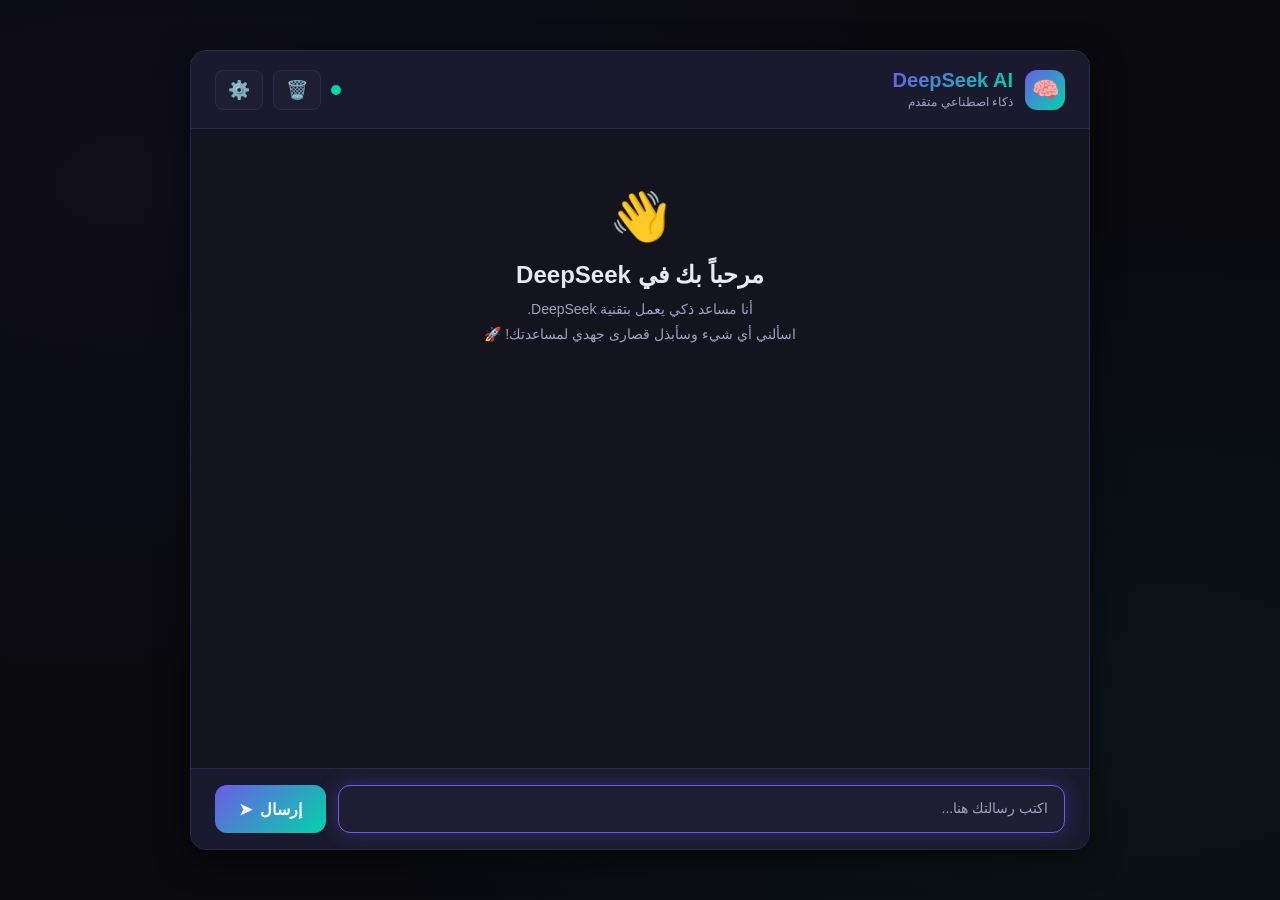
==== commit 5bfc6e24: "Add files via upload Signed-off-by: kont-ans <alkontans@gmail.com>" ====
--- a/index.html
+++ b/index.html
@@ -3,209 +3,948 @@
 <head>
     <meta charset="UTF-8">
     <meta name="viewport" content="width=device-width, initial-scale=1.0">
-    <title>حاسبة العملات السورية - السوق الحر والبنك المركزي 💱</title>
-    <link rel="stylesheet" href="css/style.css">
+    <title>🤖 DeepSeek AI - محادثة ذكية</title>
+    <style>
+        /* ── المتغيرات العامة ── */
+        :root {
+            --bg-primary: #0a0a0f;
+            --bg-secondary: #14141e;
+            --bg-card: #1a1a2e;
+            --bg-input: #1e1e32;
+            --bg-user: #2d2d5e;
+            --bg-ai: #1a1a3e;
+            --text-primary: #e8e8f0;
+            --text-secondary: #a0a0c0;
+            --text-user: #ffffff;
+            --border-color: #2a2a4a;
+            --accent: #6c5ce7;
+            --accent-hover: #7d6ff0;
+            --accent-glow: rgba(108, 92, 231, 0.3);
+            --green: #00d4aa;
+            --red: #ff6b6b;
+            --radius: 16px;
+            --shadow: 0 8px 32px rgba(0, 0, 0, 0.5);
+            --transition: all 0.3s cubic-bezier(0.4, 0, 0.2, 1);
+        }
+
+        /* ── إعادة تعيين ── */
+        * {
+            margin: 0;
+            padding: 0;
+            box-sizing: border-box;
+        }
+
+        body {
+            font-family: 'Segoe UI', Tahoma, Geneva, Verdana, sans-serif;
+            background: var(--bg-primary);
+            color: var(--text-primary);
+            min-height: 100vh;
+            display: flex;
+            justify-content: center;
+            align-items: center;
+            padding: 20px;
+            background-image: 
+                radial-gradient(ellipse at 10% 20%, rgba(108, 92, 231, 0.05) 0%, transparent 50%),
+                radial-gradient(ellipse at 90% 80%, rgba(0, 212, 170, 0.05) 0%, transparent 50%);
+        }
+
+        /* ── الحاوية الرئيسية ── */
+        .chat-container {
+            width: 100%;
+            max-width: 900px;
+            height: 90vh;
+            max-height: 800px;
+            background: var(--bg-secondary);
+            border-radius: var(--radius);
+            border: 1px solid var(--border-color);
+            box-shadow: var(--shadow);
+            display: flex;
+            flex-direction: column;
+            overflow: hidden;
+            position: relative;
+        }
+
+        /* ── الهيدر ── */
+        .chat-header {
+            padding: 18px 24px;
+            background: var(--bg-card);
+            border-bottom: 1px solid var(--border-color);
+            display: flex;
+            justify-content: space-between;
+            align-items: center;
+            flex-shrink: 0;
+        }
+
+        .chat-header .brand {
+            display: flex;
+            align-items: center;
+            gap: 12px;
+        }
+
+        .chat-header .brand .logo {
+            width: 40px;
+            height: 40px;
+            background: linear-gradient(135deg, var(--accent), var(--green));
+            border-radius: 12px;
+            display: flex;
+            align-items: center;
+            justify-content: center;
+            font-size: 22px;
+            animation: pulse 2s ease-in-out infinite;
+        }
+
+        @keyframes pulse {
+            0%, 100% { transform: scale(1); }
+            50% { transform: scale(1.05); }
+        }
+
+        .chat-header .brand h1 {
+            font-size: 20px;
+            font-weight: 700;
+            background: linear-gradient(135deg, var(--accent), var(--green));
+            -webkit-background-clip: text;
+            -webkit-text-fill-color: transparent;
+        }
+
+        .chat-header .brand span {
+            font-size: 12px;
+            color: var(--text-secondary);
+            -webkit-text-fill-color: var(--text-secondary);
+        }
+
+        .header-actions {
+            display: flex;
+            gap: 10px;
+            align-items: center;
+        }
+
+        .status-dot {
+            width: 10px;
+            height: 10px;
+            border-radius: 50%;
+            background: var(--green);
+            display: inline-block;
+            animation: blink 1.5s ease-in-out infinite;
+        }
+
+        @keyframes blink {
+            0%, 100% { opacity: 1; }
+            50% { opacity: 0.3; }
+        }
+
+        .status-dot.offline {
+            background: var(--red);
+            animation: none;
+        }
+
+        .btn-icon {
+            background: var(--bg-input);
+            border: 1px solid var(--border-color);
+            color: var(--text-secondary);
+            padding: 8px 12px;
+            border-radius: 8px;
+            cursor: pointer;
+            font-size: 18px;
+            transition: var(--transition);
+            display: flex;
+            align-items: center;
+            gap: 6px;
+        }
+
+        .btn-icon:hover {
+            background: var(--accent);
+            color: white;
+            border-color: var(--accent);
+            transform: translateY(-2px);
+        }
+
+        /* ── منطقة المحادثة ── */
+        .chat-messages {
+            flex: 1;
+            overflow-y: auto;
+            padding: 20px 24px;
+            display: flex;
+            flex-direction: column;
+            gap: 12px;
+            scroll-behavior: smooth;
+        }
+
+        .chat-messages::-webkit-scrollbar {
+            width: 4px;
+        }
+
+        .chat-messages::-webkit-scrollbar-track {
+            background: var(--bg-primary);
+        }
+
+        .chat-messages::-webkit-scrollbar-thumb {
+            background: var(--accent);
+            border-radius: 10px;
+        }
+
+        /* ── الرسائل ── */
+        .message {
+            max-width: 85%;
+            padding: 14px 18px;
+            border-radius: var(--radius);
+            animation: slideIn 0.4s ease-out;
+            line-height: 1.6;
+            font-size: 15px;
+            position: relative;
+            word-wrap: break-word;
+        }
+
+        @keyframes slideIn {
+            from {
+                opacity: 0;
+                transform: translateY(20px) scale(0.95);
+            }
+            to {
+                opacity: 1;
+                transform: translateY(0) scale(1);
+            }
+        }
+
+        .message.user {
+            align-self: flex-end;
+            background: var(--bg-user);
+            border-bottom-right-radius: 4px;
+            color: var(--text-user);
+            border: 1px solid rgba(108, 92, 231, 0.2);
+        }
+
+        .message.ai {
+            align-self: flex-start;
+            background: var(--bg-ai);
+            border-bottom-left-radius: 4px;
+            border: 1px solid var(--border-color);
+        }
+
+        .message .msg-time {
+            font-size: 11px;
+            color: var(--text-secondary);
+            margin-top: 6px;
+            display: block;
+            opacity: 0.6;
+        }
+
+        .message .msg-avatar {
+            width: 28px;
+            height: 28px;
+            border-radius: 50%;
+            display: inline-flex;
+            align-items: center;
+            justify-content: center;
+            font-size: 14px;
+            margin-left: 8px;
+            background: var(--accent);
+        }
+
+        .message.ai .msg-avatar {
+            background: linear-gradient(135deg, var(--accent), var(--green));
+        }
+
+        .message .msg-content {
+            display: inline;
+        }
+
+        /* ── رسالة الكتابة ── */
+        .typing-indicator {
+            display: none;
+            align-self: flex-start;
+            padding: 12px 20px;
+            background: var(--bg-ai);
+            border-radius: var(--radius);
+            border-bottom-left-radius: 4px;
+            border: 1px solid var(--border-color);
+            gap: 6px;
+        }
+
+        .typing-indicator.active {
+            display: flex;
+        }
+
+        .typing-dot {
+            width: 8px;
+            height: 8px;
+            background: var(--accent);
+            border-radius: 50%;
+            animation: typingBounce 1.4s ease-in-out infinite;
+        }
+
+        .typing-dot:nth-child(2) {
+            animation-delay: 0.2s;
+        }
+        .typing-dot:nth-child(3) {
+            animation-delay: 0.4s;
+        }
+
+        @keyframes typingBounce {
+            0%, 60%, 100% { transform: translateY(0); opacity: 0.4; }
+            30% { transform: translateY(-10px); opacity: 1; }
+        }
+
+        /* ── منطقة الإدخال ── */
+        .chat-input-area {
+            padding: 16px 24px;
+            background: var(--bg-card);
+            border-top: 1px solid var(--border-color);
+            display: flex;
+            gap: 12px;
+            align-items: flex-end;
+            flex-shrink: 0;
+        }
+
+        .chat-input-area textarea {
+            flex: 1;
+            background: var(--bg-input);
+            border: 1px solid var(--border-color);
+            border-radius: 12px;
+            padding: 12px 16px;
+            color: var(--text-primary);
+            font-size: 14px;
+            font-family: inherit;
+            resize: none;
+            outline: none;
+            transition: var(--transition);
+            min-height: 48px;
+            max-height: 150px;
+            line-height: 1.5;
+        }
+
+        .chat-input-area textarea:focus {
+            border-color: var(--accent);
+            box-shadow: 0 0 20px var(--accent-glow);
+        }
+
+        .chat-input-area textarea::placeholder {
+            color: var(--text-secondary);
+        }
+
+        .chat-input-area .btn-send {
+            background: linear-gradient(135deg, var(--accent), var(--green));
+            color: white;
+            border: none;
+            border-radius: 12px;
+            padding: 12px 24px;
+            font-size: 16px;
+            font-weight: 600;
+            cursor: pointer;
+            transition: var(--transition);
+            display: flex;
+            align-items: center;
+            gap: 8px;
+            min-height: 48px;
+            white-space: nowrap;
+        }
+
+        .chat-input-area .btn-send:hover {
+            transform: translateY(-2px);
+            box-shadow: 0 4px 20px var(--accent-glow);
+        }
+
+        .chat-input-area .btn-send:active {
+            transform: scale(0.95);
+        }
+
+        .chat-input-area .btn-send:disabled {
+            opacity: 0.5;
+            cursor: not-allowed;
+            transform: none;
+        }
+
+        /* ── رسالة الترحيب ── */
+        .welcome-message {
+            text-align: center;
+            padding: 40px 20px;
+            color: var(--text-secondary);
+        }
+
+        .welcome-message .icon {
+            font-size: 48px;
+            margin-bottom: 16px;
+        }
+
+        .welcome-message h2 {
+            color: var(--text-primary);
+            margin-bottom: 8px;
+        }
+
+        .welcome-message p {
+            font-size: 14px;
+            max-width: 400px;
+            margin: 0 auto;
+            line-height: 1.8;
+        }
+
+        /* ── الإعدادات ── */
+        .settings-modal {
+            display: none;
+            position: fixed;
+            inset: 0;
+            background: rgba(0, 0, 0, 0.7);
+            backdrop-filter: blur(10px);
+            z-index: 1000;
+            justify-content: center;
+            align-items: center;
+        }
+
+        .settings-modal.open {
+            display: flex;
+        }
+
+        .settings-panel {
+            background: var(--bg-secondary);
+            border: 1px solid var(--border-color);
+            border-radius: var(--radius);
+            padding: 30px;
+            max-width: 460px;
+            width: 90%;
+            box-shadow: var(--shadow);
+        }
+
+        .settings-panel h2 {
+            margin-bottom: 20px;
+            font-size: 20px;
+            display: flex;
+            align-items: center;
+            gap: 10px;
+        }
+
+        .settings-panel .form-group {
+            margin-bottom: 16px;
+        }
+
+        .settings-panel label {
+            display: block;
+            font-size: 13px;
+            color: var(--text-secondary);
+            margin-bottom: 6px;
+            font-weight: 600;
+        }
+
+        .settings-panel input,
+        .settings-panel select {
+            width: 100%;
+            background: var(--bg-input);
+            border: 1px solid var(--border-color);
+            border-radius: 8px;
+            padding: 10px 14px;
+            color: var(--text-primary);
+            font-size: 14px;
+            outline: none;
+            transition: var(--transition);
+        }
+
+        .settings-panel input:focus,
+        .settings-panel select:focus {
+            border-color: var(--accent);
+            box-shadow: 0 0 15px var(--accent-glow);
+        }
+
+        .settings-panel .btn-group {
+            display: flex;
+            gap: 10px;
+            margin-top: 20px;
+        }
+
+        .settings-panel .btn-group button {
+            flex: 1;
+            padding: 10px;
+            border: none;
+            border-radius: 8px;
+            font-size: 14px;
+            font-weight: 600;
+            cursor: pointer;
+            transition: var(--transition);
+        }
+
+        .btn-save {
+            background: var(--accent);
+            color: white;
+        }
+
+        .btn-save:hover {
+            background: var(--accent-hover);
+        }
+
+        .btn-close {
+            background: var(--bg-input);
+            color: var(--text-secondary);
+        }
+
+        .btn-close:hover {
+            background: var(--border-color);
+        }
+
+        /* ── زر مسح المحادثة ── */
+        .clear-btn {
+            background: transparent;
+            border: 1px solid var(--border-color);
+            color: var(--text-secondary);
+            padding: 6px 12px;
+            border-radius: 6px;
+            cursor: pointer;
+            font-size: 12px;
+            transition: var(--transition);
+        }
+
+        .clear-btn:hover {
+            background: var(--red);
+            color: white;
+            border-color: var(--red);
+        }
+
+        /* ── التوافق مع الشاشات الصغيرة ── */
+        @media (max-width: 600px) {
+            body { padding: 10px; }
+            
+            .chat-container {
+                height: 95vh;
+                max-height: none;
+                border-radius: 12px;
+            }
+
+            .chat-header {
+                padding: 12px 16px;
+            }
+
+            .chat-header .brand h1 {
+                font-size: 16px;
+            }
+
+            .chat-messages {
+                padding: 12px 14px;
+            }
+
+            .message {
+                max-width: 92%;
+                font-size: 14px;
+                padding: 12px 14px;
+            }
+
+            .chat-input-area {
+                padding: 10px 14px;
+                gap: 8px;
+            }
+
+            .chat-input-area .btn-send {
+                padding: 10px 16px;
+                font-size: 14px;
+                min-height: 40px;
+            }
+
+            .chat-input-area textarea {
+                padding: 10px 12px;
+                font-size: 13px;
+                min-height: 40px;
+            }
+
+            .settings-panel {
+                padding: 20px;
+            }
+        }
+
+        @media (max-width: 400px) {
+            .chat-header .brand .logo {
+                width: 32px;
+                height: 32px;
+                font-size: 16px;
+            }
+
+            .header-actions .btn-icon {
+                padding: 4px 8px;
+                font-size: 14px;
+            }
+
+            .chat-input-area .btn-send span {
+                display: none;
+            }
+        }
+    </style>
 </head>
 <body>
-    <!-- شريط التنقل -->
-    <nav class="navbar">
-        <div class="nav-brand">💰 الأسواق السورية</div>
-        <div class="nav-links">
-            <a href="index.html" class="nav-link active">💱 العملات والذهب</a>
-            <a href="commodities.html" class="nav-link">⛽ النفط والسلع</a>
-            <a href="stocks.html" class="nav-link">📈 الأسهم والتكنولوجيا</a>
+
+    <!-- ── حاوية المحادثة ── -->
+    <div class="chat-container">
+
+        <!-- الهيدر -->
+        <div class="chat-header">
+            <div class="brand">
+                <div class="logo">🧠</div>
+                <div>
+                    <h1>DeepSeek AI</h1>
+                    <span>ذكاء اصطناعي متقدم</span>
+                </div>
+            </div>
+            <div class="header-actions">
+                <span class="status-dot" id="statusDot"></span>
+                <button class="btn-icon" onclick="clearChat()" title="مسح المحادثة">
+                    🗑️
+                </button>
+                <button class="btn-icon" onclick="openSettings()" title="الإعدادات">
+                    ⚙️
+                </button>
+            </div>
         </div>
-    </nav>
-
-    <!-- شريط الأخبار المتحرك -->
-    <div class="ticker-container">
-        <div class="ticker-wrap" id="tickerContent">
-            <!-- يتم ملؤه ديناميكياً -->
+
+        <!-- منطقة المحادثة -->
+        <div class="chat-messages" id="chatMessages">
+            <div class="welcome-message" id="welcomeMessage">
+                <div class="icon">👋</div>
+                <h2>مرحباً بك في DeepSeek</h2>
+                <p>
+                    أنا مساعد ذكي يعمل بتقنية DeepSeek.<br>
+                    اسألني أي شيء وسأبذل قصارى جهدي لمساعدتك! 🚀
+                </p>
+            </div>
+        </div>
+
+        <!-- مؤشر الكتابة -->
+        <div class="typing-indicator" id="typingIndicator">
+            <span class="typing-dot"></span>
+            <span class="typing-dot"></span>
+            <span class="typing-dot"></span>
+            <span style="color: var(--text-secondary); font-size: 13px; margin-right: 8px;">يكتب...</span>
+        </div>
+
+        <!-- منطقة الإدخال -->
+        <div class="chat-input-area">
+            <textarea 
+                id="messageInput" 
+                placeholder="اكتب رسالتك هنا..." 
+                rows="1"
+                onkeydown="handleKeyDown(event)"
+            ></textarea>
+            <button class="btn-send" id="sendBtn" onclick="sendMessage()">
+                <span>إرسال</span>
+                <span>➤</span>
+            </button>
         </div>
     </div>
 
-    <!-- المحتوى الرئيسي -->
-    <div class="main-container">
-        <!-- رأس الصفحة -->
-        <header class="app-header">
-            <h1>💱 حاسبة العملات السورية</h1>
-            <p>أسعار الصرف الفورية - السوق الحر والبنك المركزي</p>
-        </header>
-
-        <!-- تنبيه فرق السعر -->
-        <div class="alert-box">
-            <h3>⚠️ تنبيه هام - فرق سعر الصرف</h3>
-            <p>يوجد فرق كبير بين سعر الصرف في السوق الحر والبنك المركزي</p>
-            <div class="rates-comparison">
-                <div class="rate-box free-market">
-                    <div class="rate-box-title">🏪 سعر السوق الحر</div>
-                    <div class="rate-box-value" id="freeMarketRate">--</div>
-                    <div class="rate-box-note">ليرة سورية للدولار الواحد</div>
-                </div>
-                <div class="rate-box central-bank">
-                    <div class="rate-box-title">🏦 سعر البنك المركزي</div>
-                    <div class="rate-box-value" id="centralBankRate">--</div>
-                    <div class="rate-box-note">ليرة سورية للدولار الواحد</div>
-                </div>
+    <!-- ── نافذة الإعدادات ── -->
+    <div class="settings-modal" id="settingsModal">
+        <div class="settings-panel">
+            <h2>⚙️ الإعدادات</h2>
+            
+            <div class="form-group">
+                <label>🔑 مفتاح API</label>
+                <input type="text" id="apiKeyInput" placeholder="أدخل مفتاح API الخاص بك">
             </div>
-            <div class="rate-difference">
-                الفرق: <span id="rateDifference">--</span>
+
+            <div class="form-group">
+                <label>🧠 النموذج</label>
+                <select id="modelSelect">
+                    <option value="deepseek-chat">DeepSeek Chat</option>
+                    <option value="deepseek-coder">DeepSeek Coder</option>
+                    <option value="deepseek-reasoner">DeepSeek Reasoner</option>
+                </select>
+            </div>
+
+            <div class="form-group">
+                <label>🌡️ درجة الإبداع (Temperature)</label>
+                <input type="range" id="tempRange" min="0" max="2" step="0.1" value="0.7">
+                <span id="tempValue" style="color: var(--text-secondary); font-size: 13px;">0.7</span>
+            </div>
+
+            <div class="form-group">
+                <label>📝 الحد الأقصى للرد (Tokens)</label>
+                <select id="maxTokens">
+                    <option value="1024">قصير (1024)</option>
+                    <option value="2048" selected>متوسط (2048)</option>
+                    <option value="4096">طويل (4096)</option>
+                    <option value="8192">طويل جداً (8192)</option>
+                </select>
+            </div>
+
+            <div class="btn-group">
+                <button class="btn-save" onclick="saveSettings()">💾 حفظ الإعدادات</button>
+                <button class="btn-close" onclick="closeSettings()">❌ إغلاق</button>
             </div>
         </div>
-
-        <!-- بطاقات العملات الرئيسية -->
-        <div class="currency-grid" id="currencyCards">
-            <!-- USD Card -->
-            <div class="currency-card usd">
-                <div class="currency-header">
-                    <span class="currency-flag">🇺🇸</span>
-                    <div>
-                        <h3>الدولار الأمريكي</h3>
-                        <span class="currency-code">USD</span>
+    </div>
+
+    <script>
+        // ── الإعدادات ────────────────────────────────────────────────
+        let config = {
+            apiKey: 'sk-ba7574d04f814689a89d76aa55f80153',
+            model: 'deepseek-chat',
+            temperature: 0.7,
+            maxTokens: 2048,
+            apiUrl: 'https://api.deepseek.com/chat/completions'
+        };
+
+        let isProcessing = false;
+        let messageHistory = [];
+
+        // ── تحميل الإعدادات المحفوظة ────────────────────────────────
+        function loadSettings() {
+            const saved = localStorage.getItem('deepseek_config');
+            if (saved) {
+                try {
+                    const parsed = JSON.parse(saved);
+                    config = { ...config, ...parsed };
+                } catch (e) {}
+            }
+            
+            // تحديث الواجهة
+            document.getElementById('apiKeyInput').value = config.apiKey;
+            document.getElementById('modelSelect').value = config.model;
+            document.getElementById('tempRange').value = config.temperature;
+            document.getElementById('tempValue').textContent = config.temperature;
+            document.getElementById('maxTokens').value = config.maxTokens;
+
+            // تحديث حالة البوت
+            updateStatus(config.apiKey ? true : false);
+        }
+
+        // ── حفظ الإعدادات ────────────────────────────────────────────
+        function saveSettings() {
+            config.apiKey = document.getElementById('apiKeyInput').value.trim();
+            config.model = document.getElementById('modelSelect').value;
+            config.temperature = parseFloat(document.getElementById('tempRange').value);
+            config.maxTokens = parseInt(document.getElementById('maxTokens').value);
+
+            localStorage.setItem('deepseek_config', JSON.stringify(config));
+            updateStatus(!!config.apiKey);
+            closeSettings();
+            showNotification('✅ تم حفظ الإعدادات بنجاح!');
+        }
+
+        function openSettings() {
+            document.getElementById('settingsModal').classList.add('open');
+        }
+
+        function closeSettings() {
+            document.getElementById('settingsModal').classList.remove('open');
+        }
+
+        // ── تحديث حالة البوت ──────────────────────────────────────────
+        function updateStatus(isOnline) {
+            const dot = document.getElementById('statusDot');
+            dot.className = 'status-dot' + (isOnline ? '' : ' offline');
+        }
+
+        // ── إشعارات ──────────────────────────────────────────────────
+        function showNotification(text) {
+            const existing = document.querySelector('.custom-notification');
+            if (existing) existing.remove();
+
+            const notif = document.createElement('div');
+            notif.className = 'custom-notification';
+            notif.textContent = text;
+            Object.assign(notif.style, {
+                position: 'fixed',
+                bottom: '20px',
+                right: '20px',
+                background: 'var(--bg-card)',
+                color: 'var(--text-primary)',
+                padding: '12px 20px',
+                borderRadius: '12px',
+                border: '1px solid var(--border-color)',
+                boxShadow: 'var(--shadow)',
+                zIndex: '2000',
+                animation: 'slideIn 0.4s ease-out',
+                fontSize: '14px',
+                maxWidth: '300px'
+            });
+
+            document.body.appendChild(notif);
+            setTimeout(() => notif.remove(), 3000);
+        }
+
+        // ── إضافة رسالة إلى الواجهة ──────────────────────────────────
+        function addMessage(content, isUser = false, time = null) {
+            const container = document.getElementById('chatMessages');
+            const welcome = document.getElementById('welcomeMessage');
+            
+            // إخفاء رسالة الترحيب
+            if (welcome) welcome.style.display = 'none';
+
+            const msgDiv = document.createElement('div');
+            msgDiv.className = `message ${isUser ? 'user' : 'ai'}`;
+
+            const timeStr = time || new Date().toLocaleTimeString('ar-SA', { 
+                hour: '2-digit', 
+                minute: '2-digit' 
+            });
+
+            // معالجة النص (تحويل الروابط)
+            const formattedContent = content.replace(
+                /(https?:\/\/[^\s]+)/g, 
+                '<a href="$1" target="_blank" style="color: var(--accent);">$1</a>'
+            );
+
+            msgDiv.innerHTML = `
+                ${!isUser ? `<span class="msg-avatar">🧠</span>` : ''}
+                <span class="msg-content">${formattedContent}</span>
+                <span class="msg-time">${timeStr}</span>
+            `;
+
+            container.appendChild(msgDiv);
+            container.scrollTop = container.scrollHeight;
+
+            // حفظ في التاريخ
+            messageHistory.push({ role: isUser ? 'user' : 'assistant', content });
+        }
+
+        // ── عرض مؤشر الكتابة ─────────────────────────────────────────
+        function showTyping(show) {
+            const indicator = document.getElementById('typingIndicator');
+            indicator.classList.toggle('active', show);
+            document.getElementById('chatMessages').scrollTop = document.getElementById('chatMessages').scrollHeight;
+        }
+
+        // ── إرسال رسالة ──────────────────────────────────────────────
+        async function sendMessage() {
+            const input = document.getElementById('messageInput');
+            const btn = document.getElementById('sendBtn');
+            const message = input.value.trim();
+
+            if (!message || isProcessing) return;
+
+            // التحقق من وجود مفتاح API
+            if (!config.apiKey) {
+                showNotification('⚠️ يرجى إدخال مفتاح API في الإعدادات');
+                openSettings();
+                return;
+            }
+
+            // تعطيل الإدخال
+            isProcessing = true;
+            input.disabled = true;
+            btn.disabled = true;
+            input.value = '';
+
+            // إضافة رسالة المستخدم
+            addMessage(message, true);
+
+            // إظهار مؤشر الكتابة
+            showTyping(true);
+
+            try {
+                const response = await callDeepSeek(message);
+                showTyping(false);
+                addMessage(response, false);
+            } catch (error) {
+                showTyping(false);
+                const errorMsg = error.message || 'حدث خطأ غير متوقع';
+                addMessage(`❌ ${errorMsg}`, false);
+                console.error('DeepSeek Error:', error);
+            }
+
+            // إعادة تفعيل الإدخال
+            isProcessing = false;
+            input.disabled = false;
+            btn.disabled = false;
+            input.focus();
+        }
+
+        // ── استدعاء DeepSeek API ─────────────────────────────────────
+        async function callDeepSeek(message) {
+            const messages = [
+                { role: 'system', content: 'أنت مساعد ذكي ومفيد. تحدث باللغة العربية دائماً.' },
+                ...messageHistory.slice(-10).map(m => ({ 
+                    role: m.role, 
+                    content: m.content 
+                })),
+                { role: 'user', content: message }
+            ];
+
+            const response = await fetch(config.apiUrl, {
+                method: 'POST',
+                headers: {
+                    'Content-Type': 'application/json',
+                    'Authorization': `Bearer ${config.apiKey}`
+                },
+                body: JSON.stringify({
+                    model: config.model,
+                    messages: messages,
+                    temperature: config.temperature,
+                    max_tokens: config.maxTokens,
+                    stream: false
+                })
+            });
+
+            if (!response.ok) {
+                const errorData = await response.json().catch(() => ({}));
+                let errorMsg = `خطأ ${response.status}`;
+                
+                if (response.status === 401) {
+                    errorMsg = '❌ مفتاح API غير صحيح. يرجى التحقق من المفتاح في الإعدادات.';
+                } else if (response.status === 429) {
+                    errorMsg = '⚠️ تجاوزت حد الاستخدام. يرجى المحاولة لاحقاً.';
+                } else if (response.status === 500) {
+                    errorMsg = '⚠️ خطأ في الخادم. يرجى المحاولة مرة أخرى.';
+                } else if (errorData.error) {
+                    errorMsg = errorData.error.message || errorData.error;
+                }
+
+                throw new Error(errorMsg);
+            }
+
+            const data = await response.json();
+            return data.choices[0].message.content;
+        }
+
+        // ── معالجة ضغط Enter ─────────────────────────────────────────
+        function handleKeyDown(event) {
+            if (event.key === 'Enter' && !event.shiftKey) {
+                event.preventDefault();
+                sendMessage();
+            }
+        }
+
+        // ── تعديل ارتفاع الحقل تلقائياً ─────────────────────────────
+        document.getElementById('messageInput').addEventListener('input', function() {
+            this.style.height = 'auto';
+            this.style.height = Math.min(this.scrollHeight, 150) + 'px';
+        });
+
+        // ── مسح المحادثة ─────────────────────────────────────────────
+        function clearChat() {
+            if (messageHistory.length === 0) return;
+            
+            if (confirm('هل أنت متأكد من مسح جميع الرسائل؟')) {
+                const container = document.getElementById('chatMessages');
+                container.innerHTML = `
+                    <div class="welcome-message" id="welcomeMessage">
+                        <div class="icon">🔄</div>
+                        <h2>تم مسح المحادثة</h2>
+                        <p>ابدأ محادثة جديدة مع DeepSeek AI 🚀</p>
                     </div>
-                </div>
-                <div class="currency-rate" id="usdMarketRate">--</div>
-                <div class="rate-details">
-                    <div class="rate-detail">
-                        <span class="rate-detail-label">🏪 سوق حر</span>
-                        <span class="rate-detail-value market" id="usdFree">--</span>
-                    </div>
-                    <div class="rate-detail">
-                        <span class="rate-detail-label">🏦 بنك مركزي</span>
-                        <span class="rate-detail-value bank" id="usdBank">--</span>
-                    </div>
-                </div>
-                <div class="rate-change" id="usdChange">--</div>
-            </div>
-
-            <!-- EUR Card -->
-            <div class="currency-card eur">
-                <div class="currency-header">
-                    <span class="currency-flag">🇪🇺</span>
-                    <div>
-                        <h3>اليورو</h3>
-                        <span class="currency-code">EUR</span>
-                    </div>
-                </div>
-                <div class="currency-rate" id="eurMarketRate">--</div>
-                <div class="rate-details">
-                    <div class="rate-detail">
-                        <span class="rate-detail-label">🏪 سوق حر</span>
-                        <span class="rate-detail-value market" id="eurFree">--</span>
-                    </div>
-                    <div class="rate-detail">
-                        <span class="rate-detail-label">🏦 بنك مركزي</span>
-                        <span class="rate-detail-value bank" id="eurBank">--</span>
-                    </div>
-                </div>
-                <div class="rate-change" id="eurChange">--</div>
-            </div>
-
-            <!-- GBP Card -->
-            <div class="currency-card gbp">
-                <div class="currency-header">
-                    <span class="currency-flag">🇬🇧</span>
-                    <div>
-                        <h3>الجنيه الإسترليني</h3>
-                        <span class="currency-code">GBP</span>
-                    </div>
-                </div>
-                <div class="currency-rate" id="gbpMarketRate">--</div>
-                <div class="rate-details">
-                    <div class="rate-detail">
-                        <span class="rate-detail-label">🏪 سوق حر</span>
-                        <span class="rate-detail-value market" id="gbpFree">--</span>
-                    </div>
-                    <div class="rate-detail">
-                        <span class="rate-detail-label">🏦 بنك مركزي</span>
-                        <span class="rate-detail-value bank" id="gbpBank">--</span>
-                    </div>
-                </div>
-                <div class="rate-change" id="gbpChange">--</div>
-            </div>
-        </div>
-
-        <!-- حاسبة تحويل العملات -->
-        <section class="calculator-section">
-            <h2 class="calculator-title">🔄 محول العملات</h2>
-            
-            <div class="converter-grid">
-                <!-- من -->
-                <div class="converter-box">
-                    <div class="converter-label">من</div>
-                    <input type="number" class="converter-input" id="fromAmount" value="1" min="0" step="any">
-                    <select class="currency-select" id="fromCurrency">
-                        <option value="USD">🇺🇸 الدولار الأمريكي (USD)</option>
-                        <option value="EUR">🇪🇺 اليورو (EUR)</option>
-                        <option value="GBP">🇬🇧 الجنيه الإسترليني (GBP)</option>
-                        <option value="SYP">🇸🇾 الليرة السورية (SYP)</option>
-                        <option value="SAR">🇸🇦 الريال السعودي (SAR)</option>
-                        <option value="AED">🇦🇪 الدرهم الإماراتي (AED)</option>
-                        <option value="TRY">🇹🇷 الليرة التركية (TRY)</option>
-                        <option value="IQD">🇮🇶 الدينار العراقي (IQD)</option>
-                        <option value="JOD">🇯🇴 الدينار الأردني (JOD)</option>
-                        <option value="EGP">🇪🇬 الجنيه المصري (EGP)</option>
-                    </select>
-                </div>
-
-                <!-- زر التبديل -->
-                <button class="swap-btn" onclick="swapCurrencies()" title="تبديل العملات">⇄</button>
-
-                <!-- إلى -->
-                <div class="converter-box">
-                    <div class="converter-label">إلى</div>
-                    <input type="number" class="converter-input" id="toAmount" readonly>
-                    <select class="currency-select" id="toCurrency">
-                        <option value="SYP">🇸🇾 الليرة السورية (SYP)</option>
-                        <option value="USD">🇺🇸 الدولار الأمريكي (USD)</option>
-                        <option value="EUR">🇪🇺 اليورو (EUR)</option>
-                        <option value="GBP">🇬🇧 الجنيه الإسترليني (GBP)</option>
-                        <option value="SAR">🇸🇦 الريال السعودي (SAR)</option>
-                        <option value="AED">🇦🇪 الدرهم الإماراتي (AED)</option>
-                        <option value="TRY">🇹🇷 الليرة التركية (TRY)</option>
-                        <option value="IQD">🇮🇶 الدينار العراقي (IQD)</option>
-                        <option value="JOD">🇯🇴 الدينار الأردني (JOD)</option>
-                        <option value="EGP">🇪🇬 الجنيه المصري (EGP)</option>
-                    </select>
-                </div>
-            </div>
-
-            <!-- مبالغ سريعة -->
-            <div class="quick-amounts">
-                <button class="quick-amount" onclick="setAmount(1)">1</button>
-                <button class="quick-amount" onclick="setAmount(10)">10</button>
-                <button class="quick-amount" onclick="setAmount(50)">50</button>
-                <button class="quick-amount" onclick="setAmount(100)">100</button>
-                <button class="quick-amount" onclick="setAmount(500)">500</button>
-                <button class="quick-amount" onclick="setAmount(1000)">1,000</button>
-                <button class="quick-amount" onclick="setAmount(5000)">5,000</button>
-                <button class="quick-amount" onclick="setAmount(10000)">10,000</button>
-            </div>
-
-            <!-- نتيجة التحويل -->
-            <div class="result-display" id="conversionResult">
-                جاهز للتحويل...
-            </div>
-        </section>
-
-        <!-- معلومات التحديث -->
-        <div class="update-info">
-            <span class="update-dot"></span>
-            آخر تحديث: <span id="lastUpdate">جاري التحميل...</span>
-            <br>
-            <button class="refresh-btn" onclick="refreshAllData()">🔄 تحديث جميع الأسعار</button>
-        </div>
-    </div>
-
-    <!-- تذييل الصفحة -->
-    <footer>
-        <p>⚠️ تنبيه: الأسعار تقريبية وقد تختلف عن الأسعار الفعلية. يرجى التحقق من مصادر موثوقة.</p>
-        <p>© 2024 تطبيق الأسواق السورية - جميع الحقوق محفوظة</p>
-    </footer>
-
-    <!-- ملفات JavaScript -->
-    <script src="js/config.js"></script>
-    <script src="js/api.js"></script>
-    <script src="js/main.js"></script>
+                `;
+                messageHistory = [];
+            }
+        }
+
+        // ── تحديث قيمة Temperature ───────────────────────────────────
+        document.getElementById('tempRange').addEventListener('input', function() {
+            document.getElementById('tempValue').textContent = this.value;
+        });
+
+        // ── بدء التطبيق ──────────────────────────────────────────────
+        loadSettings();
+
+        // ── التركيز على حقل الإدخال ──────────────────────────────────
+        document.addEventListener('DOMContentLoaded', () => {
+            document.getElementById('messageInput').focus();
+        });
+
+        // ── إغلاق الإعدادات عند الضغط على ESC ──────────────────────
+        document.addEventListener('keydown', (e) => {
+            if (e.key === 'Escape') closeSettings();
+        });
+
+        // ── إغلاق الإعدادات عند النقر خارجها ───────────────────────
+        document.getElementById('settingsModal').addEventListener('click', function(e) {
+            if (e.target === this) closeSettings();
+        });
+
+        console.log('🧠 DeepSeek AI Chat Loaded Successfully!');
+        console.log('📌 Channel: t.me/Tools_Watan');
+        console.log('👤 Developer: @DDDBB4');
+    </script>
 </body>
 </html>
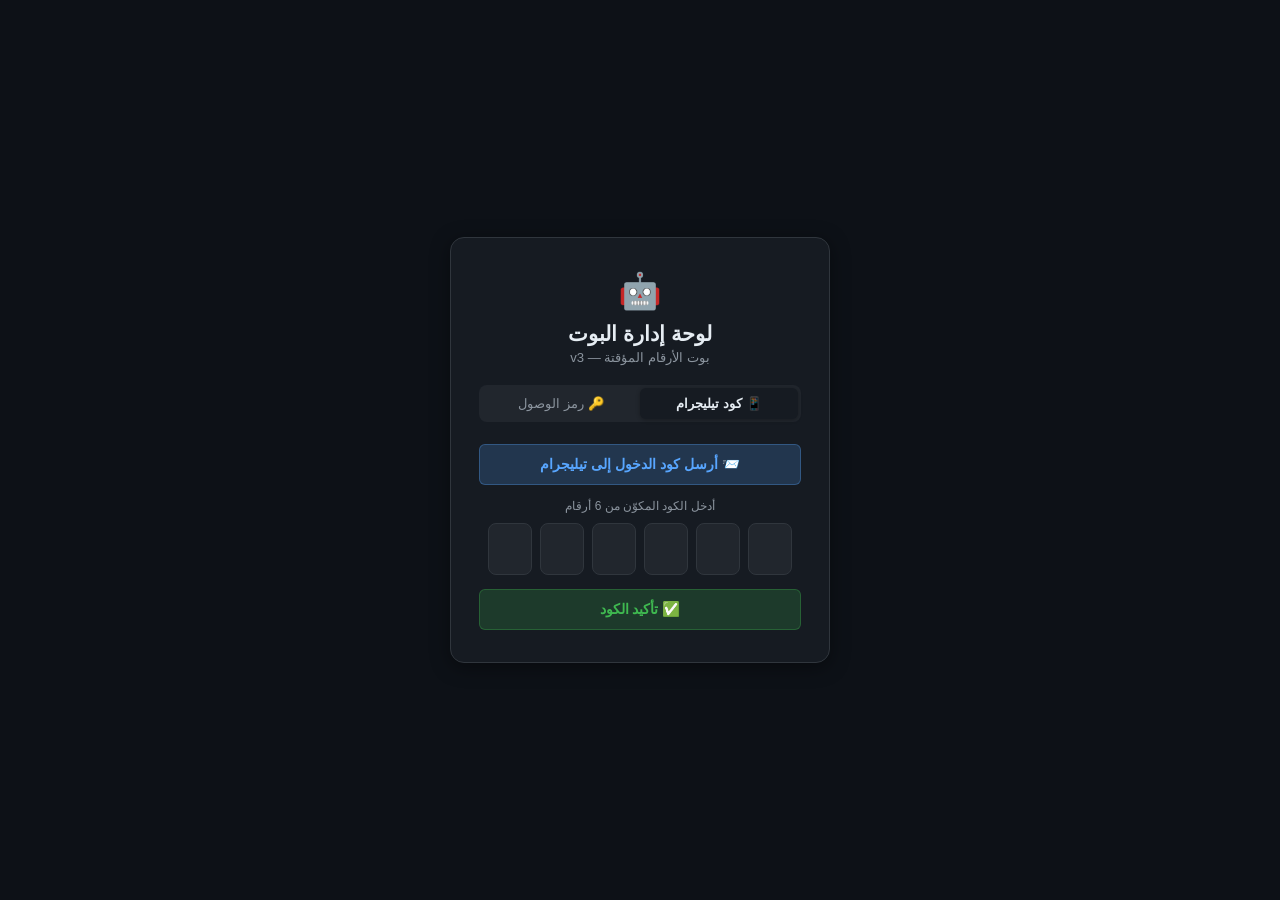
==== commit 4684d378: "Add files via upload Signed-off-by: kont-ans <alkontans@gmail.com>" ====
--- a/index.html
+++ b/index.html
@@ -1,950 +1,900 @@
 <!DOCTYPE html>
 <html lang="ar" dir="rtl">
 <head>
-    <meta charset="UTF-8">
-    <meta name="viewport" content="width=device-width, initial-scale=1.0">
-    <title>🤖 DeepSeek AI - محادثة ذكية</title>
-    <style>
-        /* ── المتغيرات العامة ── */
-        :root {
-            --bg-primary: #0a0a0f;
-            --bg-secondary: #14141e;
-            --bg-card: #1a1a2e;
-            --bg-input: #1e1e32;
-            --bg-user: #2d2d5e;
-            --bg-ai: #1a1a3e;
-            --text-primary: #e8e8f0;
-            --text-secondary: #a0a0c0;
-            --text-user: #ffffff;
-            --border-color: #2a2a4a;
-            --accent: #6c5ce7;
-            --accent-hover: #7d6ff0;
-            --accent-glow: rgba(108, 92, 231, 0.3);
-            --green: #00d4aa;
-            --red: #ff6b6b;
-            --radius: 16px;
-            --shadow: 0 8px 32px rgba(0, 0, 0, 0.5);
-            --transition: all 0.3s cubic-bezier(0.4, 0, 0.2, 1);
-        }
-
-        /* ── إعادة تعيين ── */
-        * {
-            margin: 0;
-            padding: 0;
-            box-sizing: border-box;
-        }
-
-        body {
-            font-family: 'Segoe UI', Tahoma, Geneva, Verdana, sans-serif;
-            background: var(--bg-primary);
-            color: var(--text-primary);
-            min-height: 100vh;
-            display: flex;
-            justify-content: center;
-            align-items: center;
-            padding: 20px;
-            background-image: 
-                radial-gradient(ellipse at 10% 20%, rgba(108, 92, 231, 0.05) 0%, transparent 50%),
-                radial-gradient(ellipse at 90% 80%, rgba(0, 212, 170, 0.05) 0%, transparent 50%);
-        }
-
-        /* ── الحاوية الرئيسية ── */
-        .chat-container {
-            width: 100%;
-            max-width: 900px;
-            height: 90vh;
-            max-height: 800px;
-            background: var(--bg-secondary);
-            border-radius: var(--radius);
-            border: 1px solid var(--border-color);
-            box-shadow: var(--shadow);
-            display: flex;
-            flex-direction: column;
-            overflow: hidden;
-            position: relative;
-        }
-
-        /* ── الهيدر ── */
-        .chat-header {
-            padding: 18px 24px;
-            background: var(--bg-card);
-            border-bottom: 1px solid var(--border-color);
-            display: flex;
-            justify-content: space-between;
-            align-items: center;
-            flex-shrink: 0;
-        }
-
-        .chat-header .brand {
-            display: flex;
-            align-items: center;
-            gap: 12px;
-        }
-
-        .chat-header .brand .logo {
-            width: 40px;
-            height: 40px;
-            background: linear-gradient(135deg, var(--accent), var(--green));
-            border-radius: 12px;
-            display: flex;
-            align-items: center;
-            justify-content: center;
-            font-size: 22px;
-            animation: pulse 2s ease-in-out infinite;
-        }
-
-        @keyframes pulse {
-            0%, 100% { transform: scale(1); }
-            50% { transform: scale(1.05); }
-        }
-
-        .chat-header .brand h1 {
-            font-size: 20px;
-            font-weight: 700;
-            background: linear-gradient(135deg, var(--accent), var(--green));
-            -webkit-background-clip: text;
-            -webkit-text-fill-color: transparent;
-        }
-
-        .chat-header .brand span {
-            font-size: 12px;
-            color: var(--text-secondary);
-            -webkit-text-fill-color: var(--text-secondary);
-        }
-
-        .header-actions {
-            display: flex;
-            gap: 10px;
-            align-items: center;
-        }
-
-        .status-dot {
-            width: 10px;
-            height: 10px;
-            border-radius: 50%;
-            background: var(--green);
-            display: inline-block;
-            animation: blink 1.5s ease-in-out infinite;
-        }
-
-        @keyframes blink {
-            0%, 100% { opacity: 1; }
-            50% { opacity: 0.3; }
-        }
-
-        .status-dot.offline {
-            background: var(--red);
-            animation: none;
-        }
-
-        .btn-icon {
-            background: var(--bg-input);
-            border: 1px solid var(--border-color);
-            color: var(--text-secondary);
-            padding: 8px 12px;
-            border-radius: 8px;
-            cursor: pointer;
-            font-size: 18px;
-            transition: var(--transition);
-            display: flex;
-            align-items: center;
-            gap: 6px;
-        }
-
-        .btn-icon:hover {
-            background: var(--accent);
-            color: white;
-            border-color: var(--accent);
-            transform: translateY(-2px);
-        }
-
-        /* ── منطقة المحادثة ── */
-        .chat-messages {
-            flex: 1;
-            overflow-y: auto;
-            padding: 20px 24px;
-            display: flex;
-            flex-direction: column;
-            gap: 12px;
-            scroll-behavior: smooth;
-        }
-
-        .chat-messages::-webkit-scrollbar {
-            width: 4px;
-        }
-
-        .chat-messages::-webkit-scrollbar-track {
-            background: var(--bg-primary);
-        }
-
-        .chat-messages::-webkit-scrollbar-thumb {
-            background: var(--accent);
-            border-radius: 10px;
-        }
-
-        /* ── الرسائل ── */
-        .message {
-            max-width: 85%;
-            padding: 14px 18px;
-            border-radius: var(--radius);
-            animation: slideIn 0.4s ease-out;
-            line-height: 1.6;
-            font-size: 15px;
-            position: relative;
-            word-wrap: break-word;
-        }
-
-        @keyframes slideIn {
-            from {
-                opacity: 0;
-                transform: translateY(20px) scale(0.95);
-            }
-            to {
-                opacity: 1;
-                transform: translateY(0) scale(1);
-            }
-        }
-
-        .message.user {
-            align-self: flex-end;
-            background: var(--bg-user);
-            border-bottom-right-radius: 4px;
-            color: var(--text-user);
-            border: 1px solid rgba(108, 92, 231, 0.2);
-        }
-
-        .message.ai {
-            align-self: flex-start;
-            background: var(--bg-ai);
-            border-bottom-left-radius: 4px;
-            border: 1px solid var(--border-color);
-        }
-
-        .message .msg-time {
-            font-size: 11px;
-            color: var(--text-secondary);
-            margin-top: 6px;
-            display: block;
-            opacity: 0.6;
-        }
-
-        .message .msg-avatar {
-            width: 28px;
-            height: 28px;
-            border-radius: 50%;
-            display: inline-flex;
-            align-items: center;
-            justify-content: center;
-            font-size: 14px;
-            margin-left: 8px;
-            background: var(--accent);
-        }
-
-        .message.ai .msg-avatar {
-            background: linear-gradient(135deg, var(--accent), var(--green));
-        }
-
-        .message .msg-content {
-            display: inline;
-        }
-
-        /* ── رسالة الكتابة ── */
-        .typing-indicator {
-            display: none;
-            align-self: flex-start;
-            padding: 12px 20px;
-            background: var(--bg-ai);
-            border-radius: var(--radius);
-            border-bottom-left-radius: 4px;
-            border: 1px solid var(--border-color);
-            gap: 6px;
-        }
-
-        .typing-indicator.active {
-            display: flex;
-        }
-
-        .typing-dot {
-            width: 8px;
-            height: 8px;
-            background: var(--accent);
-            border-radius: 50%;
-            animation: typingBounce 1.4s ease-in-out infinite;
-        }
-
-        .typing-dot:nth-child(2) {
-            animation-delay: 0.2s;
-        }
-        .typing-dot:nth-child(3) {
-            animation-delay: 0.4s;
-        }
-
-        @keyframes typingBounce {
-            0%, 60%, 100% { transform: translateY(0); opacity: 0.4; }
-            30% { transform: translateY(-10px); opacity: 1; }
-        }
-
-        /* ── منطقة الإدخال ── */
-        .chat-input-area {
-            padding: 16px 24px;
-            background: var(--bg-card);
-            border-top: 1px solid var(--border-color);
-            display: flex;
-            gap: 12px;
-            align-items: flex-end;
-            flex-shrink: 0;
-        }
-
-        .chat-input-area textarea {
-            flex: 1;
-            background: var(--bg-input);
-            border: 1px solid var(--border-color);
-            border-radius: 12px;
-            padding: 12px 16px;
-            color: var(--text-primary);
-            font-size: 14px;
-            font-family: inherit;
-            resize: none;
-            outline: none;
-            transition: var(--transition);
-            min-height: 48px;
-            max-height: 150px;
-            line-height: 1.5;
-        }
-
-        .chat-input-area textarea:focus {
-            border-color: var(--accent);
-            box-shadow: 0 0 20px var(--accent-glow);
-        }
-
-        .chat-input-area textarea::placeholder {
-            color: var(--text-secondary);
-        }
-
-        .chat-input-area .btn-send {
-            background: linear-gradient(135deg, var(--accent), var(--green));
-            color: white;
-            border: none;
-            border-radius: 12px;
-            padding: 12px 24px;
-            font-size: 16px;
-            font-weight: 600;
-            cursor: pointer;
-            transition: var(--transition);
-            display: flex;
-            align-items: center;
-            gap: 8px;
-            min-height: 48px;
-            white-space: nowrap;
-        }
-
-        .chat-input-area .btn-send:hover {
-            transform: translateY(-2px);
-            box-shadow: 0 4px 20px var(--accent-glow);
-        }
-
-        .chat-input-area .btn-send:active {
-            transform: scale(0.95);
-        }
-
-        .chat-input-area .btn-send:disabled {
-            opacity: 0.5;
-            cursor: not-allowed;
-            transform: none;
-        }
-
-        /* ── رسالة الترحيب ── */
-        .welcome-message {
-            text-align: center;
-            padding: 40px 20px;
-            color: var(--text-secondary);
-        }
-
-        .welcome-message .icon {
-            font-size: 48px;
-            margin-bottom: 16px;
-        }
-
-        .welcome-message h2 {
-            color: var(--text-primary);
-            margin-bottom: 8px;
-        }
-
-        .welcome-message p {
-            font-size: 14px;
-            max-width: 400px;
-            margin: 0 auto;
-            line-height: 1.8;
-        }
-
-        /* ── الإعدادات ── */
-        .settings-modal {
-            display: none;
-            position: fixed;
-            inset: 0;
-            background: rgba(0, 0, 0, 0.7);
-            backdrop-filter: blur(10px);
-            z-index: 1000;
-            justify-content: center;
-            align-items: center;
-        }
-
-        .settings-modal.open {
-            display: flex;
-        }
-
-        .settings-panel {
-            background: var(--bg-secondary);
-            border: 1px solid var(--border-color);
-            border-radius: var(--radius);
-            padding: 30px;
-            max-width: 460px;
-            width: 90%;
-            box-shadow: var(--shadow);
-        }
-
-        .settings-panel h2 {
-            margin-bottom: 20px;
-            font-size: 20px;
-            display: flex;
-            align-items: center;
-            gap: 10px;
-        }
-
-        .settings-panel .form-group {
-            margin-bottom: 16px;
-        }
-
-        .settings-panel label {
-            display: block;
-            font-size: 13px;
-            color: var(--text-secondary);
-            margin-bottom: 6px;
-            font-weight: 600;
-        }
-
-        .settings-panel input,
-        .settings-panel select {
-            width: 100%;
-            background: var(--bg-input);
-            border: 1px solid var(--border-color);
-            border-radius: 8px;
-            padding: 10px 14px;
-            color: var(--text-primary);
-            font-size: 14px;
-            outline: none;
-            transition: var(--transition);
-        }
-
-        .settings-panel input:focus,
-        .settings-panel select:focus {
-            border-color: var(--accent);
-            box-shadow: 0 0 15px var(--accent-glow);
-        }
-
-        .settings-panel .btn-group {
-            display: flex;
-            gap: 10px;
-            margin-top: 20px;
-        }
-
-        .settings-panel .btn-group button {
-            flex: 1;
-            padding: 10px;
-            border: none;
-            border-radius: 8px;
-            font-size: 14px;
-            font-weight: 600;
-            cursor: pointer;
-            transition: var(--transition);
-        }
-
-        .btn-save {
-            background: var(--accent);
-            color: white;
-        }
-
-        .btn-save:hover {
-            background: var(--accent-hover);
-        }
-
-        .btn-close {
-            background: var(--bg-input);
-            color: var(--text-secondary);
-        }
-
-        .btn-close:hover {
-            background: var(--border-color);
-        }
-
-        /* ── زر مسح المحادثة ── */
-        .clear-btn {
-            background: transparent;
-            border: 1px solid var(--border-color);
-            color: var(--text-secondary);
-            padding: 6px 12px;
-            border-radius: 6px;
-            cursor: pointer;
-            font-size: 12px;
-            transition: var(--transition);
-        }
-
-        .clear-btn:hover {
-            background: var(--red);
-            color: white;
-            border-color: var(--red);
-        }
-
-        /* ── التوافق مع الشاشات الصغيرة ── */
-        @media (max-width: 600px) {
-            body { padding: 10px; }
-            
-            .chat-container {
-                height: 95vh;
-                max-height: none;
-                border-radius: 12px;
-            }
-
-            .chat-header {
-                padding: 12px 16px;
-            }
-
-            .chat-header .brand h1 {
-                font-size: 16px;
-            }
-
-            .chat-messages {
-                padding: 12px 14px;
-            }
-
-            .message {
-                max-width: 92%;
-                font-size: 14px;
-                padding: 12px 14px;
-            }
-
-            .chat-input-area {
-                padding: 10px 14px;
-                gap: 8px;
-            }
-
-            .chat-input-area .btn-send {
-                padding: 10px 16px;
-                font-size: 14px;
-                min-height: 40px;
-            }
-
-            .chat-input-area textarea {
-                padding: 10px 12px;
-                font-size: 13px;
-                min-height: 40px;
-            }
-
-            .settings-panel {
-                padding: 20px;
-            }
-        }
-
-        @media (max-width: 400px) {
-            .chat-header .brand .logo {
-                width: 32px;
-                height: 32px;
-                font-size: 16px;
-            }
-
-            .header-actions .btn-icon {
-                padding: 4px 8px;
-                font-size: 14px;
-            }
-
-            .chat-input-area .btn-send span {
-                display: none;
-            }
-        }
-    </style>
+<meta charset="UTF-8">
+<meta name="viewport" content="width=device-width, initial-scale=1.0">
+<title>لوحة إدارة بوت الأرقام v3</title>
+<style>
+*{margin:0;padding:0;box-sizing:border-box}
+:root{
+  --bg:#0d1117;--bg2:#161b22;--bg3:#21262d;
+  --border:#30363d;--text:#e6edf3;--text2:#8b949e;
+  --blue:#58a6ff;--green:#3fb950;--red:#f85149;
+  --yellow:#d29922;--purple:#bc8cff;--orange:#f0883e;
+  --radius:8px;--shadow:0 4px 20px rgba(0,0,0,.4);
+}
+body{background:var(--bg);color:var(--text);font-family:'Segoe UI',Tahoma,sans-serif;min-height:100vh}
+a{color:var(--blue);text-decoration:none}
+
+/* Header */
+.header{background:var(--bg2);border-bottom:1px solid var(--border);padding:14px 28px;display:flex;align-items:center;justify-content:space-between;position:sticky;top:0;z-index:100}
+.header-title{display:flex;align-items:center;gap:12px;font-size:1.1rem;font-weight:700}
+.header-title .badge{background:linear-gradient(135deg,var(--blue),var(--purple));padding:4px 12px;border-radius:20px;font-size:.75rem;font-weight:600}
+.header-right{display:flex;align-items:center;gap:14px}
+.bot-status{display:flex;align-items:center;gap:8px;font-size:.85rem;color:var(--text2)}
+.dot{width:9px;height:9px;border-radius:50%;display:inline-block}
+.dot.on{background:var(--green);box-shadow:0 0 6px var(--green)}
+.dot.off{background:var(--red)}
+.login-btn{background:var(--blue);color:#000;border:none;padding:7px 18px;border-radius:var(--radius);cursor:pointer;font-weight:600;font-size:.85rem}
+
+/* Layout */
+.layout{display:flex;min-height:calc(100vh - 56px)}
+.sidebar{width:220px;background:var(--bg2);border-left:1px solid var(--border);padding:16px 0;flex-shrink:0;position:sticky;top:56px;height:calc(100vh - 56px);overflow-y:auto}
+.sidebar-item{padding:10px 20px;cursor:pointer;display:flex;align-items:center;gap:10px;font-size:.9rem;color:var(--text2);border-right:3px solid transparent;transition:.2s}
+.sidebar-item:hover,.sidebar-item.active{color:var(--text);background:var(--bg3);border-right-color:var(--blue)}
+.sidebar-item .icon{font-size:1.1rem;width:22px;text-align:center}
+.main{flex:1;padding:24px;overflow-y:auto}
+
+/* Cards */
+.cards-grid{display:grid;grid-template-columns:repeat(auto-fill,minmax(180px,1fr));gap:16px;margin-bottom:24px}
+.card{background:var(--bg2);border:1px solid var(--border);border-radius:var(--radius);padding:18px;transition:.2s}
+.card:hover{border-color:var(--blue);transform:translateY(-2px)}
+.card-label{font-size:.78rem;color:var(--text2);margin-bottom:8px;display:flex;align-items:center;gap:6px}
+.card-value{font-size:1.6rem;font-weight:700;line-height:1}
+.card-sub{font-size:.75rem;color:var(--text2);margin-top:4px}
+.card.green .card-value{color:var(--green)}
+.card.blue .card-value{color:var(--blue)}
+.card.red .card-value{color:var(--red)}
+.card.yellow .card-value{color:var(--yellow)}
+.card.purple .card-value{color:var(--purple)}
+
+/* Controls */
+.section{background:var(--bg2);border:1px solid var(--border);border-radius:var(--radius);padding:20px;margin-bottom:24px}
+.section-title{font-size:.95rem;font-weight:700;margin-bottom:16px;display:flex;align-items:center;gap:8px;padding-bottom:12px;border-bottom:1px solid var(--border)}
+.controls-grid{display:grid;grid-template-columns:repeat(auto-fill,minmax(260px,1fr));gap:16px}
+.control-card{background:var(--bg3);border:1px solid var(--border);border-radius:var(--radius);padding:16px;display:flex;align-items:center;justify-content:space-between;transition:.2s}
+.control-card.enabled{border-color:rgba(63,185,80,.3)}
+.control-card.disabled{border-color:rgba(248,81,73,.3)}
+.control-info .title{font-size:.9rem;font-weight:600;margin-bottom:4px}
+.control-info .desc{font-size:.75rem;color:var(--text2)}
+
+/* Toggle */
+.toggle{position:relative;width:46px;height:26px;flex-shrink:0}
+.toggle input{opacity:0;width:0;height:0}
+.slider{position:absolute;inset:0;background:#444;border-radius:26px;cursor:pointer;transition:.3s}
+.slider:before{content:'';position:absolute;width:20px;height:20px;right:3px;bottom:3px;background:#fff;border-radius:50%;transition:.3s}
+input:checked + .slider{background:var(--green)}
+input:checked + .slider:before{transform:translateX(-20px)}
+
+/* Table */
+.table-wrap{overflow-x:auto;border-radius:var(--radius)}
+table{width:100%;border-collapse:collapse;font-size:.85rem}
+th{background:var(--bg3);color:var(--text2);font-weight:600;padding:10px 14px;text-align:right;border-bottom:1px solid var(--border);white-space:nowrap}
+td{padding:10px 14px;border-bottom:1px solid var(--border);vertical-align:middle}
+tr:hover td{background:rgba(255,255,255,.02)}
+.badge-status{padding:3px 10px;border-radius:20px;font-size:.72rem;font-weight:600;white-space:nowrap}
+.bs-pending{background:rgba(210,153,34,.15);color:var(--yellow)}
+.bs-approved,.bs-active{background:rgba(63,185,80,.15);color:var(--green)}
+.bs-rejected{background:rgba(248,81,73,.15);color:var(--red)}
+.bs-banned{background:rgba(248,81,73,.15);color:var(--red)}
+.bs-ok{background:rgba(63,185,80,.15);color:var(--green)}
+
+/* Buttons */
+.btn{border:none;padding:6px 14px;border-radius:6px;cursor:pointer;font-size:.8rem;font-weight:600;transition:.2s;white-space:nowrap}
+.btn:hover{opacity:.85}
+.btn-green{background:rgba(63,185,80,.2);color:var(--green);border:1px solid rgba(63,185,80,.3)}
+.btn-red{background:rgba(248,81,73,.2);color:var(--red);border:1px solid rgba(248,81,73,.3)}
+.btn-blue{background:rgba(88,166,255,.2);color:var(--blue);border:1px solid rgba(88,166,255,.3)}
+.btn-sm{padding:4px 10px;font-size:.75rem}
+.btn-disabled{opacity:.4;cursor:not-allowed}
+
+/* Pagination */
+.pagination{display:flex;align-items:center;gap:8px;margin-top:14px;justify-content:center}
+.page-btn{background:var(--bg3);border:1px solid var(--border);color:var(--text);padding:6px 12px;border-radius:6px;cursor:pointer;font-size:.82rem;transition:.2s}
+.page-btn:hover,.page-btn.active{background:var(--blue);border-color:var(--blue);color:#000}
+.page-info{color:var(--text2);font-size:.82rem}
+
+/* Search & Filter */
+.toolbar{display:flex;gap:10px;margin-bottom:16px;flex-wrap:wrap;align-items:center}
+.search-input{background:var(--bg3);border:1px solid var(--border);color:var(--text);padding:8px 14px;border-radius:var(--radius);font-size:.85rem;flex:1;min-width:200px;outline:none;transition:.2s}
+.search-input:focus{border-color:var(--blue)}
+.filter-btn{background:var(--bg3);border:1px solid var(--border);color:var(--text2);padding:7px 14px;border-radius:var(--radius);cursor:pointer;font-size:.82rem;transition:.2s}
+.filter-btn.active,.filter-btn:hover{background:var(--blue);border-color:var(--blue);color:#000}
+
+/* Modal */
+.modal-overlay{position:fixed;inset:0;background:rgba(0,0,0,.7);z-index:500;display:none;align-items:center;justify-content:center}
+.modal-overlay.open{display:flex}
+.modal{background:var(--bg2);border:1px solid var(--border);border-radius:12px;padding:24px;width:90%;max-width:440px;box-shadow:var(--shadow)}
+.modal h3{margin-bottom:16px;font-size:1rem}
+.modal-input{width:100%;background:var(--bg3);border:1px solid var(--border);color:var(--text);padding:9px 14px;border-radius:var(--radius);font-size:.9rem;outline:none;margin-bottom:14px}
+.modal-input:focus{border-color:var(--blue)}
+.modal-btns{display:flex;gap:10px;justify-content:flex-end}
+
+/* Login */
+#login-screen{position:fixed;inset:0;background:var(--bg);z-index:999;display:flex;align-items:center;justify-content:center}
+.login-box{background:var(--bg2);border:1px solid var(--border);border-radius:14px;padding:32px 28px;width:90%;max-width:380px;text-align:center;box-shadow:var(--shadow)}
+.login-box h2{margin-bottom:4px;font-size:1.3rem}
+.login-box .sub{color:var(--text2);font-size:.82rem;margin-bottom:20px}
+.login-err{color:var(--red);font-size:.8rem;margin-top:8px;display:none}
+.login-tabs{display:flex;gap:0;margin-bottom:22px;background:var(--bg3);border-radius:8px;padding:3px}
+.login-tab{flex:1;padding:8px;border-radius:6px;cursor:pointer;font-size:.82rem;color:var(--text2);border:none;background:transparent;transition:.2s;font-family:inherit}
+.login-tab.active{background:var(--bg2);color:var(--text);font-weight:600;box-shadow:0 1px 4px rgba(0,0,0,.3)}
+.otp-sent-info{background:rgba(63,185,80,.08);border:1px solid rgba(63,185,80,.25);border-radius:8px;padding:10px 14px;font-size:.8rem;color:var(--green);margin-bottom:12px;display:none}
+.countdown{font-size:.75rem;color:var(--text2);margin-top:6px}
+.otp-digits{display:flex;gap:8px;justify-content:center;margin-bottom:14px}
+.otp-digit{width:44px;height:52px;background:var(--bg3);border:1.5px solid var(--border);border-radius:8px;color:var(--text);font-size:1.4rem;font-weight:700;text-align:center;outline:none;transition:.2s;caret-color:var(--blue)}
+.otp-digit:focus{border-color:var(--blue);background:rgba(88,166,255,.06)}
+
+/* Tabs */
+.tabs{display:flex;gap:4px;margin-bottom:16px;border-bottom:1px solid var(--border);padding-bottom:0}
+.tab{padding:8px 16px;cursor:pointer;font-size:.85rem;color:var(--text2);border-bottom:2px solid transparent;margin-bottom:-1px;transition:.2s}
+.tab.active,.tab:hover{color:var(--blue);border-bottom-color:var(--blue)}
+
+/* Empty */
+.empty{text-align:center;padding:36px;color:var(--text2);font-size:.9rem}
+.empty .icon{font-size:2.5rem;margin-bottom:10px}
+
+/* Loading */
+.loading{display:flex;justify-content:center;padding:40px}
+.spinner{width:32px;height:32px;border:3px solid var(--border);border-top-color:var(--blue);border-radius:50%;animation:spin .7s linear infinite}
+@keyframes spin{to{transform:rotate(360deg)}}
+
+/* User detail */
+.user-detail-grid{display:grid;grid-template-columns:1fr 1fr;gap:12px}
+.detail-row{background:var(--bg3);border-radius:6px;padding:10px 14px}
+.detail-label{font-size:.72rem;color:var(--text2);margin-bottom:3px}
+.detail-value{font-size:.9rem;font-weight:600}
+
+/* Notification */
+.notif{position:fixed;top:70px;left:24px;z-index:600;background:var(--bg2);border:1px solid var(--border);border-radius:var(--radius);padding:12px 18px;font-size:.85rem;box-shadow:var(--shadow);transform:translateX(-120%);transition:.3s;max-width:300px}
+.notif.show{transform:translateX(0)}
+.notif.success{border-color:var(--green);color:var(--green)}
+.notif.error{border-color:var(--red);color:var(--red)}
+
+@media(max-width:700px){
+  .sidebar{display:none}
+  .cards-grid{grid-template-columns:1fr 1fr}
+  .controls-grid{grid-template-columns:1fr}
+  .user-detail-grid{grid-template-columns:1fr}
+}
+</style>
 </head>
 <body>
 
-    <!-- ── حاوية المحادثة ── -->
-    <div class="chat-container">
-
-        <!-- الهيدر -->
-        <div class="chat-header">
-            <div class="brand">
-                <div class="logo">🧠</div>
-                <div>
-                    <h1>DeepSeek AI</h1>
-                    <span>ذكاء اصطناعي متقدم</span>
-                </div>
-            </div>
-            <div class="header-actions">
-                <span class="status-dot" id="statusDot"></span>
-                <button class="btn-icon" onclick="clearChat()" title="مسح المحادثة">
-                    🗑️
-                </button>
-                <button class="btn-icon" onclick="openSettings()" title="الإعدادات">
-                    ⚙️
-                </button>
-            </div>
+<!-- Login Screen -->
+<div id="login-screen">
+  <div class="login-box">
+    <div style="font-size:2.2rem;margin-bottom:10px">🤖</div>
+    <h2>لوحة إدارة البوت</h2>
+    <div class="sub">بوت الأرقام المؤقتة — v3</div>
+
+    <!-- Tabs -->
+    <div class="login-tabs">
+      <button class="login-tab active" id="tab-otp"   onclick="switchLoginTab('otp')">📱 كود تيليجرام</button>
+      <button class="login-tab"        id="tab-token" onclick="switchLoginTab('token')">🔑 رمز الوصول</button>
+    </div>
+
+    <!-- OTP Panel -->
+    <div id="panel-otp">
+      <div class="otp-sent-info" id="otp-sent-info">
+        ✅ تم إرسال الكود إلى تيليجرام
+        <div class="countdown" id="otp-countdown"></div>
+      </div>
+      <button class="btn btn-blue" style="width:100%;padding:11px;margin-bottom:14px;font-size:.9rem" id="send-code-btn" onclick="requestLoginCode()">
+        📨 أرسل كود الدخول إلى تيليجرام
+      </button>
+      <div style="font-size:.75rem;color:var(--text2);margin-bottom:10px">أدخل الكود المكوّن من 6 أرقام</div>
+      <div class="otp-digits">
+        <input class="otp-digit" id="d0" maxlength="1" inputmode="numeric" pattern="[0-9]" oninput="otpInput(this,0)" onkeydown="otpKeydown(event,0)">
+        <input class="otp-digit" id="d1" maxlength="1" inputmode="numeric" pattern="[0-9]" oninput="otpInput(this,1)" onkeydown="otpKeydown(event,1)">
+        <input class="otp-digit" id="d2" maxlength="1" inputmode="numeric" pattern="[0-9]" oninput="otpInput(this,2)" onkeydown="otpKeydown(event,2)">
+        <input class="otp-digit" id="d3" maxlength="1" inputmode="numeric" pattern="[0-9]" oninput="otpInput(this,3)" onkeydown="otpKeydown(event,3)">
+        <input class="otp-digit" id="d4" maxlength="1" inputmode="numeric" pattern="[0-9]" oninput="otpInput(this,4)" onkeydown="otpKeydown(event,4)">
+        <input class="otp-digit" id="d5" maxlength="1" inputmode="numeric" pattern="[0-9]" oninput="otpInput(this,5)" onkeydown="otpKeydown(event,5)">
+      </div>
+      <button class="btn btn-green" style="width:100%;padding:11px;font-size:.9rem" onclick="verifyLoginCode()">✅ تأكيد الكود</button>
+      <div class="login-err" id="otp-err"></div>
+    </div>
+
+    <!-- Token Panel -->
+    <div id="panel-token" style="display:none">
+      <input class="modal-input" type="password" id="token-input" placeholder="رمز الوصول المباشر" style="margin-bottom:10px">
+      <button class="btn btn-blue" style="width:100%;padding:11px;font-size:.9rem" onclick="doLogin()">دخول</button>
+      <div class="login-err" id="login-err">❌ رمز الوصول غير صحيح</div>
+    </div>
+  </div>
+</div>
+
+<!-- Notification -->
+<div class="notif" id="notif"></div>
+
+<!-- Header -->
+<div class="header">
+  <div class="header-title">
+    🤖 لوحة إدارة البوت
+    <span class="badge">v3</span>
+  </div>
+  <div class="header-right">
+    <div class="bot-status">
+      <span class="dot" id="bot-dot"></span>
+      <span id="bot-status-text">جاري التحميل...</span>
+    </div>
+    <button class="btn btn-blue btn-sm" onclick="refreshAll()">🔄 تحديث</button>
+    <button class="btn btn-sm" style="background:var(--bg3);border:1px solid var(--border)" onclick="logout()">خروج</button>
+  </div>
+</div>
+
+<!-- Layout -->
+<div class="layout">
+  <!-- Sidebar -->
+  <div class="sidebar">
+    <div class="sidebar-item active" onclick="showPage('dashboard')" id="nav-dashboard"><span class="icon">📊</span> الرئيسية</div>
+    <div class="sidebar-item" onclick="showPage('controls')" id="nav-controls"><span class="icon">⚙️</span> التحكم</div>
+    <div class="sidebar-item" onclick="showPage('users')" id="nav-users"><span class="icon">👥</span> المستخدمون</div>
+    <div class="sidebar-item" onclick="showPage('deposits')" id="nav-deposits"><span class="icon">⬇️</span> الإيداعات</div>
+    <div class="sidebar-item" onclick="showPage('withdrawals')" id="nav-withdrawals"><span class="icon">⬆️</span> السحوبات</div>
+    <div class="sidebar-item" onclick="showPage('orders')" id="nav-orders"><span class="icon">💎</span> طلبات الأرقام</div>
+  </div>
+
+  <!-- Main -->
+  <div class="main" id="main-content">
+    <!-- Pages inserted by JS -->
+  </div>
+</div>
+
+<!-- Modal: Reject with reason -->
+<div class="modal-overlay" id="reject-modal">
+  <div class="modal">
+    <h3>❌ سبب الرفض</h3>
+    <textarea class="modal-input" id="reject-reason" rows="3" placeholder="اكتب سبب الرفض للمستخدم..."></textarea>
+    <div class="modal-btns">
+      <button class="btn btn-red" onclick="confirmReject()">تأكيد الرفض</button>
+      <button class="btn" style="background:var(--bg3);border:1px solid var(--border)" onclick="closeModal('reject-modal')">إلغاء</button>
+    </div>
+  </div>
+</div>
+
+<!-- Modal: Set Balance -->
+<div class="modal-overlay" id="balance-modal">
+  <div class="modal">
+    <h3 id="balance-modal-title">💵 تعديل الرصيد</h3>
+    <input class="modal-input" type="number" step="0.01" id="balance-input" placeholder="الرصيد الجديد بالدولار">
+    <div class="modal-btns">
+      <button class="btn btn-green" onclick="confirmBalance()">حفظ</button>
+      <button class="btn" style="background:var(--bg3);border:1px solid var(--border)" onclick="closeModal('balance-modal')">إلغاء</button>
+    </div>
+  </div>
+</div>
+
+<script>
+// ── State ──────────────────────────────────────────────────────────
+let TOKEN = localStorage.getItem("admin_token") || "";
+let currentPage = "dashboard";
+let usersPage = 0, usersFilter = "all", usersSearch = "";
+let rejectTarget = null, rejectType = null;
+let balanceUserId = null;
+
+// ── Login Tabs ─────────────────────────────────────────────────────
+function switchLoginTab(tab) {
+  document.getElementById("panel-otp").style.display   = tab === "otp"   ? "" : "none";
+  document.getElementById("panel-token").style.display = tab === "token" ? "" : "none";
+  document.getElementById("tab-otp").classList.toggle("active",   tab === "otp");
+  document.getElementById("tab-token").classList.toggle("active", tab === "token");
+}
+
+// ── OTP Login ──────────────────────────────────────────────────────
+let _otpExpires = 0, _cdTimer = null;
+
+async function requestLoginCode() {
+  const btn = document.getElementById("send-code-btn");
+  const errEl = document.getElementById("otp-err");
+  errEl.style.display = "none";
+  btn.disabled = true;
+  btn.textContent = "⏳ جاري الإرسال...";
+  try {
+    const r = await fetch("/api/request_login_code", { method: "POST", headers: {"Content-Type":"application/json"} });
+    const d = await r.json();
+    if (r.ok) {
+      _otpExpires = Date.now() + 300000;
+      document.getElementById("otp-sent-info").style.display = "block";
+      startOtpCountdown();
+      document.getElementById("d0").focus();
+      btn.textContent = "📨 إعادة إرسال الكود";
+      // re-enable after 60s
+      setTimeout(() => { btn.disabled = false; }, 60000);
+    } else {
+      errEl.textContent = "❌ " + (d.error || "خطأ");
+      errEl.style.display = "block";
+      btn.disabled = false;
+      btn.textContent = "📨 أرسل كود الدخول إلى تيليجرام";
+    }
+  } catch {
+    errEl.textContent = "❌ تعذّر الاتصال بالخادم";
+    errEl.style.display = "block";
+    btn.disabled = false;
+    btn.textContent = "📨 أرسل كود الدخول إلى تيليجرام";
+  }
+}
+
+function startOtpCountdown() {
+  clearInterval(_cdTimer);
+  const el = document.getElementById("otp-countdown");
+  _cdTimer = setInterval(() => {
+    const rem = Math.max(0, Math.round((_otpExpires - Date.now()) / 1000));
+    const m = Math.floor(rem / 60), s = rem % 60;
+    el.textContent = `⏰ ينتهي خلال ${m}:${String(s).padStart(2,"0")}`;
+    if (rem <= 0) {
+      clearInterval(_cdTimer);
+      el.textContent = "⌛ انتهت صلاحية الكود — اطلب كوداً جديداً";
+    }
+  }, 1000);
+}
+
+// OTP digit helpers — انتقال تلقائي بين الخانات
+function otpInput(el, idx) {
+  el.value = el.value.replace(/\D/g, "").slice(-1);
+  if (el.value && idx < 5) document.getElementById("d"+(idx+1)).focus();
+  if (idx === 5 && el.value) verifyLoginCode();
+}
+function otpKeydown(e, idx) {
+  if (e.key === "Backspace" && !e.target.value && idx > 0) {
+    document.getElementById("d"+(idx-1)).focus();
+  }
+  if (e.key === "v" && (e.ctrlKey||e.metaKey)) {
+    e.preventDefault();
+    navigator.clipboard.readText().then(txt => {
+      const digits = txt.replace(/\D/g,"").slice(0,6);
+      for (let i=0;i<digits.length;i++) {
+        const d = document.getElementById("d"+i);
+        if (d) d.value = digits[i];
+      }
+      const last = document.getElementById("d"+(digits.length-1));
+      if (last) last.focus();
+      if (digits.length === 6) verifyLoginCode();
+    }).catch(()=>{});
+  }
+}
+
+async function verifyLoginCode() {
+  const code = [0,1,2,3,4,5].map(i => document.getElementById("d"+i).value).join("");
+  const errEl = document.getElementById("otp-err");
+  errEl.style.display = "none";
+  if (code.length < 6) { errEl.textContent = "❌ أدخل الكود المكوّن من 6 أرقام"; errEl.style.display = "block"; return; }
+  try {
+    const r = await fetch("/api/verify_login_code", {
+      method: "POST", headers: {"Content-Type":"application/json"},
+      body: JSON.stringify({code})
+    });
+    const d = await r.json();
+    if (r.ok && d.token) {
+      TOKEN = d.token;
+      localStorage.setItem("admin_token", TOKEN);
+      clearInterval(_cdTimer);
+      document.getElementById("login-screen").style.display = "none";
+      refreshAll();
+    } else {
+      errEl.textContent = "❌ " + (d.error || "كود غير صحيح");
+      errEl.style.display = "block";
+      [0,1,2,3,4,5].forEach(i => { const d = document.getElementById("d"+i); if(d) d.value=""; });
+      document.getElementById("d0").focus();
+    }
+  } catch {
+    errEl.textContent = "❌ تعذّر الاتصال بالخادم";
+    errEl.style.display = "block";
+  }
+}
+
+// ── Direct Token Auth ──────────────────────────────────────────────
+function doLogin() {
+  const t = document.getElementById("token-input").value.trim();
+  if (!t) return;
+  TOKEN = t;
+  testAuth();
+}
+document.getElementById("token-input").addEventListener("keydown", e => {
+  if (e.key === "Enter") doLogin();
+});
+async function testAuth() {
+  try {
+    const r = await api("/api/stats");
+    if (r.ok) {
+      localStorage.setItem("admin_token", TOKEN);
+      document.getElementById("login-screen").style.display = "none";
+      refreshAll();
+    } else {
+      document.getElementById("login-err").style.display = "block";
+    }
+  } catch {
+    document.getElementById("login-err").style.display = "block";
+  }
+}
+function logout() {
+  localStorage.removeItem("admin_token");
+  TOKEN = "";
+  location.reload();
+}
+if (TOKEN) testAuth();
+
+// ── API ────────────────────────────────────────────────────────────
+async function api(path, opts = {}) {
+  const headers = { "X-Admin-Token": TOKEN, "Content-Type": "application/json", ...(opts.headers || {}) };
+  return fetch(path, { ...opts, headers });
+}
+async function apiJson(path, opts = {}) {
+  const r = await api(path, opts);
+  if (!r.ok) throw new Error(await r.text());
+  return r.json();
+}
+
+// ── Notify ─────────────────────────────────────────────────────────
+function notify(msg, type = "success") {
+  const el = document.getElementById("notif");
+  el.textContent = (type === "success" ? "✅ " : "❌ ") + msg;
+  el.className = `notif ${type} show`;
+  setTimeout(() => el.classList.remove("show"), 3000);
+}
+
+// ── Navigation ─────────────────────────────────────────────────────
+function showPage(p) {
+  currentPage = p;
+  document.querySelectorAll(".sidebar-item").forEach(el => el.classList.remove("active"));
+  const nav = document.getElementById("nav-" + p);
+  if (nav) nav.classList.add("active");
+  render();
+}
+
+// ── Refresh ────────────────────────────────────────────────────────
+let statsData = null, settingsData = null;
+async function refreshAll() {
+  try {
+    [statsData, settingsData] = await Promise.all([
+      apiJson("/api/stats"),
+      apiJson("/api/settings"),
+    ]);
+    updateBotStatus();
+    render();
+  } catch (e) { console.error(e); }
+}
+function updateBotStatus() {
+  const on = settingsData && settingsData.bot_enabled === "1";
+  document.getElementById("bot-dot").className = "dot " + (on ? "on" : "off");
+  document.getElementById("bot-status-text").textContent = on ? "البوت يعمل" : "البوت متوقف";
+}
+setInterval(refreshAll, 30000);
+
+// ── Render router ──────────────────────────────────────────────────
+function render() {
+  const el = document.getElementById("main-content");
+  if (!statsData) { el.innerHTML = `<div class="loading"><div class="spinner"></div></div>`; return; }
+  if (currentPage === "dashboard")   renderDashboard(el);
+  else if (currentPage === "controls")   renderControls(el);
+  else if (currentPage === "users")      renderUsers(el);
+  else if (currentPage === "deposits")   renderDeposits(el);
+  else if (currentPage === "withdrawals") renderWithdrawals(el);
+  else if (currentPage === "orders")     renderOrders(el);
+}
+
+// ── Dashboard ──────────────────────────────────────────────────────
+function renderDashboard(el) {
+  const s = statsData;
+  const pend = s.pending_deposits + s.pending_withdrawals + s.pending_orders;
+  el.innerHTML = `
+    <h2 style="margin-bottom:18px;font-size:1.1rem">📊 نظرة عامة</h2>
+    <div class="cards-grid">
+      <div class="card blue"><div class="card-label">👥 إجمالي المستخدمين</div><div class="card-value">${s.total_users.toLocaleString()}</div><div class="card-sub">اليوم +${s.today_users}</div></div>
+      <div class="card red"><div class="card-label">🚫 المحظورون</div><div class="card-value">${s.banned_users}</div></div>
+      <div class="card green"><div class="card-label">🟢 جلسات نشطة</div><div class="card-value">${s.active_sessions}</div><div class="card-sub">إجمالي ${s.total_sessions}</div></div>
+      <div class="card purple"><div class="card-label">💰 إجمالي الأرصدة</div><div class="card-value">${s.total_balance.toFixed(2)}$</div></div>
+      <div class="card yellow"><div class="card-label">⏳ طلبات معلقة</div><div class="card-value">${pend}</div><div class="card-sub">إيداع:${s.pending_deposits} سحب:${s.pending_withdrawals} أرقام:${s.pending_orders}</div></div>
+      <div class="card"><div class="card-label">📅 جلسات اليوم</div><div class="card-value">${s.today_sessions}</div></div>
+    </div>
+
+    ${settingsData ? `
+    <div class="section">
+      <div class="section-title">🔧 حالة الأنظمة</div>
+      <div class="controls-grid">
+        ${controlCard("bot_enabled","🤖 حالة البوت","وضع الصيانة / تشغيل البوت")}
+        ${controlCard("deposit_enabled","⬇️ نظام الإيداع","السماح للمستخدمين بالإيداع")}
+        ${controlCard("paid_numbers_enabled","💎 الأرقام المدفوعة","السماح بشراء أرقام مدفوعة")}
+      </div>
+    </div>` : ""}
+
+    ${s.top_countries && s.top_countries.length ? `
+    <div class="section">
+      <div class="section-title">🌍 أكثر الدول طلباً</div>
+      <table><thead><tr><th>#</th><th>الدولة</th><th>الجلسات</th></tr></thead><tbody>
+        ${s.top_countries.map((c,i)=>`<tr><td>${i+1}</td><td>${c.country}</td><td>${c.count}</td></tr>`).join("")}
+      </tbody></table>
+    </div>` : ""}
+  `;
+  attachToggles();
+}
+
+// ── Controls ───────────────────────────────────────────────────────
+function controlCard(key, title, desc) {
+  if (!settingsData) return "";
+  const on = settingsData[key] === "1";
+  return `<div class="control-card ${on?"enabled":"disabled"}" id="card-${key}">
+    <div class="control-info">
+      <div class="title">${title}</div>
+      <div class="desc">${desc}</div>
+      <div style="margin-top:6px;font-size:.72rem;color:${on?"var(--green)":"var(--red)"}">
+        ${on?"● مفعّل":"● معطّل"}
+      </div>
+    </div>
+    <label class="toggle">
+      <input type="checkbox" ${on?"checked":""} onchange="toggleSetting('${key}',this.checked)" id="toggle-${key}">
+      <span class="slider"></span>
+    </label>
+  </div>`;
+}
+
+function renderControls(el) {
+  el.innerHTML = `
+    <h2 style="margin-bottom:18px;font-size:1.1rem">⚙️ التحكم بالأنظمة</h2>
+    <div class="section">
+      <div class="section-title">🔧 مفاتيح التحكم الرئيسية</div>
+      <div style="background:rgba(210,153,34,.1);border:1px solid rgba(210,153,34,.3);border-radius:var(--radius);padding:12px 16px;margin-bottom:16px;font-size:.83rem;color:var(--yellow)">
+        ⚠️ تؤثر هذه الإعدادات فورياً على البوت. إيقاف البوت سيعرض رسالة الصيانة لجميع المستخدمين.
+      </div>
+      <div class="controls-grid">
+        ${controlCard("bot_enabled","🤖 تشغيل / إيقاف البوت","عند الإيقاف يرى المستخدمون رسالة الصيانة")}
+        ${controlCard("deposit_enabled","⬇️ نظام الإيداع","السماح للمستخدمين بإيداع الأموال")}
+        ${controlCard("paid_numbers_enabled","💎 الأرقام المدفوعة","السماح بشراء الأرقام المدفوعة")}
+      </div>
+    </div>
+  `;
+  attachToggles();
+}
+
+async function toggleSetting(key, val) {
+  try {
+    const data = {};
+    data[key] = val;
+    await apiJson("/api/settings", { method: "POST", body: JSON.stringify(data) });
+    settingsData = await apiJson("/api/settings");
+    updateBotStatus();
+    notify(`تم ${val?"تفعيل":"إيقاف"} الإعداد بنجاح`);
+    // Update card styling
+    const card = document.getElementById("card-" + key);
+    if (card) {
+      card.className = `control-card ${val?"enabled":"disabled"}`;
+      const status = card.querySelector(".control-info div:last-child");
+      if (status) {
+        status.style.color = val ? "var(--green)" : "var(--red)";
+        status.textContent = val ? "● مفعّل" : "● معطّل";
+      }
+    }
+  } catch (e) {
+    notify("خطأ في تحديث الإعداد", "error");
+    // Revert toggle
+    const tog = document.getElementById("toggle-" + key);
+    if (tog) tog.checked = !val;
+  }
+}
+
+function attachToggles() {
+  // Toggles are already inline onchange handlers
+}
+
+// ── Users ──────────────────────────────────────────────────────────
+let usersData = null;
+async function loadUsers() {
+  const qs = `?page=${usersPage}&filter=${usersFilter}&search=${encodeURIComponent(usersSearch)}`;
+  usersData = await apiJson("/api/users" + qs);
+  renderUsersTable();
+}
+
+function renderUsers(el) {
+  el.innerHTML = `
+    <h2 style="margin-bottom:18px;font-size:1.1rem">👥 إدارة المستخدمين</h2>
+    <div class="toolbar">
+      <input class="search-input" type="text" placeholder="🔍 بحث بالآيدي أو الاسم..." id="user-search" value="${usersSearch}" oninput="debounceSearch()">
+      <button class="filter-btn ${usersFilter==='all'?'active':''}" onclick="setFilter('all')">الكل</button>
+      <button class="filter-btn ${usersFilter==='active'?'active':''}" onclick="setFilter('active')">النشطون</button>
+      <button class="filter-btn ${usersFilter==='banned'?'active':''}" onclick="setFilter('banned')">المحظورون</button>
+    </div>
+    <div class="section" style="padding:0">
+      <div id="users-table-wrap"><div class="loading"><div class="spinner"></div></div></div>
+    </div>
+    <div id="users-pagination" class="pagination"></div>
+  `;
+  loadUsers();
+}
+
+let searchTimer;
+function debounceSearch() {
+  clearTimeout(searchTimer);
+  usersSearch = document.getElementById("user-search")?.value || "";
+  usersPage = 0;
+  searchTimer = setTimeout(loadUsers, 400);
+}
+function setFilter(f) {
+  usersFilter = f; usersPage = 0;
+  renderUsers(document.getElementById("main-content"));
+}
+
+function renderUsersTable() {
+  const wrap = document.getElementById("users-table-wrap");
+  if (!wrap || !usersData) return;
+  const { users, total, total_pages, page } = usersData;
+  if (!users.length) {
+    wrap.innerHTML = `<div class="empty"><div class="icon">👤</div>لا يوجد مستخدمون</div>`;
+    document.getElementById("users-pagination").innerHTML = "";
+    return;
+  }
+  wrap.innerHTML = `
+    <table>
+      <thead><tr>
+        <th>الآيدي</th><th>الاسم</th><th>اليوزر</th>
+        <th>الرصيد</th><th>الإحالات</th><th>الحالة</th>
+        <th>الانضمام</th><th>إجراءات</th>
+      </tr></thead>
+      <tbody>
+        ${users.map(u => `
+          <tr>
+            <td><code style="font-size:.78rem">${u.user_id}</code></td>
+            <td>${escHtml((u.first_name||"")+" "+(u.last_name||"")).trim() || "—"}</td>
+            <td>${u.username ? "@"+u.username : "—"}</td>
+            <td style="color:var(--green)">${(parseFloat(u.balance||0)).toFixed(2)}$</td>
+            <td>${u.referrals_count||0}</td>
+            <td><span class="badge-status ${u.is_banned?"bs-banned":"bs-ok"}">${u.is_banned?"محظور":"نشط"}</span></td>
+            <td style="color:var(--text2);font-size:.78rem">${(u.created_at||"").slice(0,10)}</td>
+            <td>
+              <button class="btn btn-sm btn-blue" onclick="showUserDetail(${u.user_id})">تفاصيل</button>
+              <button class="btn btn-sm ${u.is_banned?'btn-green':'btn-red'}" onclick="toggleBan(${u.user_id},${!u.is_banned})" style="margin-right:4px">
+                ${u.is_banned?"فك حظر":"حظر"}
+              </button>
+            </td>
+          </tr>`).join("")}
+      </tbody>
+    </table>`;
+
+  const pag = document.getElementById("users-pagination");
+  if (total_pages <= 1) { pag.innerHTML = ""; return; }
+  let btns = `<span class="page-info">إجمالي: ${total} | صفحة ${page+1}/${total_pages}</span>`;
+  if (page > 0) btns += `<button class="page-btn" onclick="usersPage=${page-1};loadUsers()">◀ السابق</button>`;
+  if (page < total_pages-1) btns += `<button class="page-btn" onclick="usersPage=${page+1};loadUsers()">التالي ▶</button>`;
+  pag.innerHTML = btns;
+}
+
+async function showUserDetail(uid) {
+  try {
+    const u = await apiJson(`/api/users/${uid}`);
+    const el = document.getElementById("main-content");
+    const txHtml = (u.transactions||[]).map(t=>`
+      <tr>
+        <td>${(t.created_at||"").slice(0,16)}</td>
+        <td style="color:${parseFloat(t.amount)>=0?"var(--green)":"var(--red)"}">
+          ${parseFloat(t.amount)>=0?"+":""}${parseFloat(t.amount).toFixed(2)}$
+        </td>
+        <td style="color:var(--text2)">${t.kind||""}</td>
+        <td style="font-size:.75rem;color:var(--text2)">${t.note||""}</td>
+      </tr>`).join("") || `<tr><td colspan="4" class="empty">لا توجد معاملات</td></tr>`;
+
+    el.innerHTML = `
+      <button class="btn btn-blue btn-sm" onclick="showPage('users')" style="margin-bottom:16px">⬅ رجوع</button>
+      <h2 style="margin-bottom:16px;font-size:1rem">👤 تفاصيل المستخدم — <code>${u.user_id}</code></h2>
+      <div class="section">
+        <div class="section-title">المعلومات الأساسية</div>
+        <div class="user-detail-grid">
+          <div class="detail-row"><div class="detail-label">الاسم</div><div class="detail-value">${escHtml((u.first_name||"")+" "+(u.last_name||"")).trim()||"—"}</div></div>
+          <div class="detail-row"><div class="detail-label">اليوزرنيم</div><div class="detail-value">${u.username?"@"+u.username:"—"}</div></div>
+          <div class="detail-row"><div class="detail-label">الرصيد</div><div class="detail-value" style="color:var(--green)">${parseFloat(u.balance||0).toFixed(2)}$</div></div>
+          <div class="detail-row"><div class="detail-label">الإحالات</div><div class="detail-value">${u.referrals_count||0}</div></div>
+          <div class="detail-row"><div class="detail-label">بطاقات العجلة</div><div class="detail-value">${u.wheel_cards||0}</div></div>
+          <div class="detail-row"><div class="detail-label">الحالة</div><div class="detail-value"><span class="badge-status ${u.is_banned?"bs-banned":"bs-ok"}">${u.is_banned?"محظور":"نشط"}</span></div></div>
+          <div class="detail-row"><div class="detail-label">تاريخ الانضمام</div><div class="detail-value">${(u.created_at||"").slice(0,10)}</div></div>
+          <div class="detail-row"><div class="detail-label">آخر نشاط</div><div class="detail-value">${(u.last_active||"").slice(0,10)}</div></div>
         </div>
-
-        <!-- منطقة المحادثة -->
-        <div class="chat-messages" id="chatMessages">
-            <div class="welcome-message" id="welcomeMessage">
-                <div class="icon">👋</div>
-                <h2>مرحباً بك في DeepSeek</h2>
-                <p>
-                    أنا مساعد ذكي يعمل بتقنية DeepSeek.<br>
-                    اسألني أي شيء وسأبذل قصارى جهدي لمساعدتك! 🚀
-                </p>
-            </div>
+        <div style="display:flex;gap:10px;margin-top:16px">
+          <button class="btn ${u.is_banned?'btn-green':'btn-red'}" onclick="toggleBan(${u.user_id},${!u.is_banned});showPage('users')">
+            ${u.is_banned?"✅ فك الحظر":"🚫 حظر"}
+          </button>
+          <button class="btn btn-blue" onclick="openBalanceModal(${u.user_id},'${escHtml((u.first_name||u.user_id).toString())}',${parseFloat(u.balance||0).toFixed(2)})">
+            💵 تعديل الرصيد
+          </button>
         </div>
-
-        <!-- مؤشر الكتابة -->
-        <div class="typing-indicator" id="typingIndicator">
-            <span class="typing-dot"></span>
-            <span class="typing-dot"></span>
-            <span class="typing-dot"></span>
-            <span style="color: var(--text-secondary); font-size: 13px; margin-right: 8px;">يكتب...</span>
+      </div>
+      ${u.active_number ? `
+      <div class="section">
+        <div class="section-title">📱 الرقم النشط</div>
+        <div class="user-detail-grid">
+          <div class="detail-row"><div class="detail-label">الرقم</div><div class="detail-value">${u.active_number.phone}</div></div>
+          <div class="detail-row"><div class="detail-label">الدولة</div><div class="detail-value">${u.active_number.country_name}</div></div>
+          <div class="detail-row"><div class="detail-label">النوع</div><div class="detail-value">${u.active_number.kind==="paid"?"💎 مدفوع":"📲 مجاني"}</div></div>
+          <div class="detail-row"><div class="detail-label">ينتهي</div><div class="detail-value">${(u.active_number.expires_at||"").slice(0,16)}</div></div>
         </div>
-
-        <!-- منطقة الإدخال -->
-        <div class="chat-input-area">
-            <textarea 
-                id="messageInput" 
-                placeholder="اكتب رسالتك هنا..." 
-                rows="1"
-                onkeydown="handleKeyDown(event)"
-            ></textarea>
-            <button class="btn-send" id="sendBtn" onclick="sendMessage()">
-                <span>إرسال</span>
-                <span>➤</span>
-            </button>
+      </div>` : ""}
+      <div class="section">
+        <div class="section-title">💳 آخر 10 معاملات</div>
+        <div class="table-wrap">
+          <table><thead><tr><th>التاريخ</th><th>المبلغ</th><th>النوع</th><th>ملاحظة</th></tr></thead>
+          <tbody>${txHtml}</tbody></table>
         </div>
-    </div>
-
-    <!-- ── نافذة الإعدادات ── -->
-    <div class="settings-modal" id="settingsModal">
-        <div class="settings-panel">
-            <h2>⚙️ الإعدادات</h2>
-            
-            <div class="form-group">
-                <label>🔑 مفتاح API</label>
-                <input type="text" id="apiKeyInput" placeholder="أدخل مفتاح API الخاص بك">
-            </div>
-
-            <div class="form-group">
-                <label>🧠 النموذج</label>
-                <select id="modelSelect">
-                    <option value="deepseek-chat">DeepSeek Chat</option>
-                    <option value="deepseek-coder">DeepSeek Coder</option>
-                    <option value="deepseek-reasoner">DeepSeek Reasoner</option>
-                </select>
-            </div>
-
-            <div class="form-group">
-                <label>🌡️ درجة الإبداع (Temperature)</label>
-                <input type="range" id="tempRange" min="0" max="2" step="0.1" value="0.7">
-                <span id="tempValue" style="color: var(--text-secondary); font-size: 13px;">0.7</span>
-            </div>
-
-            <div class="form-group">
-                <label>📝 الحد الأقصى للرد (Tokens)</label>
-                <select id="maxTokens">
-                    <option value="1024">قصير (1024)</option>
-                    <option value="2048" selected>متوسط (2048)</option>
-                    <option value="4096">طويل (4096)</option>
-                    <option value="8192">طويل جداً (8192)</option>
-                </select>
-            </div>
-
-            <div class="btn-group">
-                <button class="btn-save" onclick="saveSettings()">💾 حفظ الإعدادات</button>
-                <button class="btn-close" onclick="closeSettings()">❌ إغلاق</button>
-            </div>
-        </div>
-    </div>
-
-    <script>
-        // ── الإعدادات ────────────────────────────────────────────────
-        let config = {
-            apiKey: 'sk-ba7574d04f814689a89d76aa55f80153',
-            model: 'deepseek-chat',
-            temperature: 0.7,
-            maxTokens: 2048,
-            apiUrl: 'https://api.deepseek.com/chat/completions'
-        };
-
-        let isProcessing = false;
-        let messageHistory = [];
-
-        // ── تحميل الإعدادات المحفوظة ────────────────────────────────
-        function loadSettings() {
-            const saved = localStorage.getItem('deepseek_config');
-            if (saved) {
-                try {
-                    const parsed = JSON.parse(saved);
-                    config = { ...config, ...parsed };
-                } catch (e) {}
-            }
-            
-            // تحديث الواجهة
-            document.getElementById('apiKeyInput').value = config.apiKey;
-            document.getElementById('modelSelect').value = config.model;
-            document.getElementById('tempRange').value = config.temperature;
-            document.getElementById('tempValue').textContent = config.temperature;
-            document.getElementById('maxTokens').value = config.maxTokens;
-
-            // تحديث حالة البوت
-            updateStatus(config.apiKey ? true : false);
-        }
-
-        // ── حفظ الإعدادات ────────────────────────────────────────────
-        function saveSettings() {
-            config.apiKey = document.getElementById('apiKeyInput').value.trim();
-            config.model = document.getElementById('modelSelect').value;
-            config.temperature = parseFloat(document.getElementById('tempRange').value);
-            config.maxTokens = parseInt(document.getElementById('maxTokens').value);
-
-            localStorage.setItem('deepseek_config', JSON.stringify(config));
-            updateStatus(!!config.apiKey);
-            closeSettings();
-            showNotification('✅ تم حفظ الإعدادات بنجاح!');
-        }
-
-        function openSettings() {
-            document.getElementById('settingsModal').classList.add('open');
-        }
-
-        function closeSettings() {
-            document.getElementById('settingsModal').classList.remove('open');
-        }
-
-        // ── تحديث حالة البوت ──────────────────────────────────────────
-        function updateStatus(isOnline) {
-            const dot = document.getElementById('statusDot');
-            dot.className = 'status-dot' + (isOnline ? '' : ' offline');
-        }
-
-        // ── إشعارات ──────────────────────────────────────────────────
-        function showNotification(text) {
-            const existing = document.querySelector('.custom-notification');
-            if (existing) existing.remove();
-
-            const notif = document.createElement('div');
-            notif.className = 'custom-notification';
-            notif.textContent = text;
-            Object.assign(notif.style, {
-                position: 'fixed',
-                bottom: '20px',
-                right: '20px',
-                background: 'var(--bg-card)',
-                color: 'var(--text-primary)',
-                padding: '12px 20px',
-                borderRadius: '12px',
-                border: '1px solid var(--border-color)',
-                boxShadow: 'var(--shadow)',
-                zIndex: '2000',
-                animation: 'slideIn 0.4s ease-out',
-                fontSize: '14px',
-                maxWidth: '300px'
-            });
-
-            document.body.appendChild(notif);
-            setTimeout(() => notif.remove(), 3000);
-        }
-
-        // ── إضافة رسالة إلى الواجهة ──────────────────────────────────
-        function addMessage(content, isUser = false, time = null) {
-            const container = document.getElementById('chatMessages');
-            const welcome = document.getElementById('welcomeMessage');
-            
-            // إخفاء رسالة الترحيب
-            if (welcome) welcome.style.display = 'none';
-
-            const msgDiv = document.createElement('div');
-            msgDiv.className = `message ${isUser ? 'user' : 'ai'}`;
-
-            const timeStr = time || new Date().toLocaleTimeString('ar-SA', { 
-                hour: '2-digit', 
-                minute: '2-digit' 
-            });
-
-            // معالجة النص (تحويل الروابط)
-            const formattedContent = content.replace(
-                /(https?:\/\/[^\s]+)/g, 
-                '<a href="$1" target="_blank" style="color: var(--accent);">$1</a>'
-            );
-
-            msgDiv.innerHTML = `
-                ${!isUser ? `<span class="msg-avatar">🧠</span>` : ''}
-                <span class="msg-content">${formattedContent}</span>
-                <span class="msg-time">${timeStr}</span>
-            `;
-
-            container.appendChild(msgDiv);
-            container.scrollTop = container.scrollHeight;
-
-            // حفظ في التاريخ
-            messageHistory.push({ role: isUser ? 'user' : 'assistant', content });
-        }
-
-        // ── عرض مؤشر الكتابة ─────────────────────────────────────────
-        function showTyping(show) {
-            const indicator = document.getElementById('typingIndicator');
-            indicator.classList.toggle('active', show);
-            document.getElementById('chatMessages').scrollTop = document.getElementById('chatMessages').scrollHeight;
-        }
-
-        // ── إرسال رسالة ──────────────────────────────────────────────
-        async function sendMessage() {
-            const input = document.getElementById('messageInput');
-            const btn = document.getElementById('sendBtn');
-            const message = input.value.trim();
-
-            if (!message || isProcessing) return;
-
-            // التحقق من وجود مفتاح API
-            if (!config.apiKey) {
-                showNotification('⚠️ يرجى إدخال مفتاح API في الإعدادات');
-                openSettings();
-                return;
-            }
-
-            // تعطيل الإدخال
-            isProcessing = true;
-            input.disabled = true;
-            btn.disabled = true;
-            input.value = '';
-
-            // إضافة رسالة المستخدم
-            addMessage(message, true);
-
-            // إظهار مؤشر الكتابة
-            showTyping(true);
-
-            try {
-                const response = await callDeepSeek(message);
-                showTyping(false);
-                addMessage(response, false);
-            } catch (error) {
-                showTyping(false);
-                const errorMsg = error.message || 'حدث خطأ غير متوقع';
-                addMessage(`❌ ${errorMsg}`, false);
-                console.error('DeepSeek Error:', error);
-            }
-
-            // إعادة تفعيل الإدخال
-            isProcessing = false;
-            input.disabled = false;
-            btn.disabled = false;
-            input.focus();
-        }
-
-        // ── استدعاء DeepSeek API ─────────────────────────────────────
-        async function callDeepSeek(message) {
-            const messages = [
-                { role: 'system', content: 'أنت مساعد ذكي ومفيد. تحدث باللغة العربية دائماً.' },
-                ...messageHistory.slice(-10).map(m => ({ 
-                    role: m.role, 
-                    content: m.content 
-                })),
-                { role: 'user', content: message }
-            ];
-
-            const response = await fetch(config.apiUrl, {
-                method: 'POST',
-                headers: {
-                    'Content-Type': 'application/json',
-                    'Authorization': `Bearer ${config.apiKey}`
-                },
-                body: JSON.stringify({
-                    model: config.model,
-                    messages: messages,
-                    temperature: config.temperature,
-                    max_tokens: config.maxTokens,
-                    stream: false
-                })
-            });
-
-            if (!response.ok) {
-                const errorData = await response.json().catch(() => ({}));
-                let errorMsg = `خطأ ${response.status}`;
-                
-                if (response.status === 401) {
-                    errorMsg = '❌ مفتاح API غير صحيح. يرجى التحقق من المفتاح في الإعدادات.';
-                } else if (response.status === 429) {
-                    errorMsg = '⚠️ تجاوزت حد الاستخدام. يرجى المحاولة لاحقاً.';
-                } else if (response.status === 500) {
-                    errorMsg = '⚠️ خطأ في الخادم. يرجى المحاولة مرة أخرى.';
-                } else if (errorData.error) {
-                    errorMsg = errorData.error.message || errorData.error;
-                }
-
-                throw new Error(errorMsg);
-            }
-
-            const data = await response.json();
-            return data.choices[0].message.content;
-        }
-
-        // ── معالجة ضغط Enter ─────────────────────────────────────────
-        function handleKeyDown(event) {
-            if (event.key === 'Enter' && !event.shiftKey) {
-                event.preventDefault();
-                sendMessage();
-            }
-        }
-
-        // ── تعديل ارتفاع الحقل تلقائياً ─────────────────────────────
-        document.getElementById('messageInput').addEventListener('input', function() {
-            this.style.height = 'auto';
-            this.style.height = Math.min(this.scrollHeight, 150) + 'px';
-        });
-
-        // ── مسح المحادثة ─────────────────────────────────────────────
-        function clearChat() {
-            if (messageHistory.length === 0) return;
-            
-            if (confirm('هل أنت متأكد من مسح جميع الرسائل؟')) {
-                const container = document.getElementById('chatMessages');
-                container.innerHTML = `
-                    <div class="welcome-message" id="welcomeMessage">
-                        <div class="icon">🔄</div>
-                        <h2>تم مسح المحادثة</h2>
-                        <p>ابدأ محادثة جديدة مع DeepSeek AI 🚀</p>
-                    </div>
-                `;
-                messageHistory = [];
-            }
-        }
-
-        // ── تحديث قيمة Temperature ───────────────────────────────────
-        document.getElementById('tempRange').addEventListener('input', function() {
-            document.getElementById('tempValue').textContent = this.value;
-        });
-
-        // ── بدء التطبيق ──────────────────────────────────────────────
-        loadSettings();
-
-        // ── التركيز على حقل الإدخال ──────────────────────────────────
-        document.addEventListener('DOMContentLoaded', () => {
-            document.getElementById('messageInput').focus();
-        });
-
-        // ── إغلاق الإعدادات عند الضغط على ESC ──────────────────────
-        document.addEventListener('keydown', (e) => {
-            if (e.key === 'Escape') closeSettings();
-        });
-
-        // ── إغلاق الإعدادات عند النقر خارجها ───────────────────────
-        document.getElementById('settingsModal').addEventListener('click', function(e) {
-            if (e.target === this) closeSettings();
-        });
-
-        console.log('🧠 DeepSeek AI Chat Loaded Successfully!');
-        console.log('📌 Channel: t.me/Tools_Watan');
-        console.log('👤 Developer: @DDDBB4');
-    </script>
+      </div>`;
+  } catch(e) { notify("خطأ في جلب البيانات","error"); }
+}
+
+async function toggleBan(uid, banned) {
+  try {
+    await apiJson(`/api/users/${uid}/ban`, {method:"POST",body:JSON.stringify({banned})});
+    notify(banned ? "تم حظر المستخدم" : "تم فك الحظر");
+    await loadUsers();
+    renderUsersTable();
+  } catch { notify("خطأ","error"); }
+}
+
+function openBalanceModal(uid, name, current) {
+  balanceUserId = uid;
+  document.getElementById("balance-modal-title").textContent = `💵 تعديل رصيد ${name}`;
+  document.getElementById("balance-input").value = current;
+  document.getElementById("balance-modal").classList.add("open");
+}
+async function confirmBalance() {
+  const amt = parseFloat(document.getElementById("balance-input").value);
+  if (isNaN(amt)) { notify("مبلغ غير صالح","error"); return; }
+  try {
+    await apiJson(`/api/users/${balanceUserId}/balance`,{method:"POST",body:JSON.stringify({amount:amt})});
+    closeModal("balance-modal");
+    notify("تم تعديل الرصيد بنجاح");
+    loadUsers();
+  } catch { notify("خطأ في تعديل الرصيد","error"); }
+}
+
+// ── Deposits ───────────────────────────────────────────────────────
+let depositsFilter = "pending";
+async function renderDeposits(el) {
+  el.innerHTML = `
+    <h2 style="margin-bottom:18px;font-size:1.1rem">⬇️ طلبات الإيداع</h2>
+    <div class="tabs">
+      <div class="tab ${depositsFilter==='pending'?'active':''}" onclick="setDepositsFilter('pending')">⏳ معلقة</div>
+      <div class="tab ${depositsFilter==='approved'?'active':''}" onclick="setDepositsFilter('approved')">✅ موافق عليها</div>
+      <div class="tab ${depositsFilter==='rejected'?'active':''}" onclick="setDepositsFilter('rejected')">❌ مرفوضة</div>
+      <div class="tab ${depositsFilter==='all'?'active':''}" onclick="setDepositsFilter('all')">الكل</div>
+    </div>
+    <div class="section" style="padding:0" id="deposits-content">
+      <div class="loading"><div class="spinner"></div></div>
+    </div>`;
+  const items = await apiJson(`/api/deposits?status=${depositsFilter}&limit=50`);
+  const wrap = document.getElementById("deposits-content");
+  if (!items.length) { wrap.innerHTML=`<div class="empty"><div class="icon">📭</div>لا توجد طلبات</div>`; return; }
+  wrap.innerHTML = `<div class="table-wrap"><table>
+    <thead><tr><th>#</th><th>المستخدم</th><th>الطريقة</th><th>المبلغ</th><th>الحالة</th><th>التاريخ</th><th>إجراء</th></tr></thead>
+    <tbody>
+      ${items.map(it=>`<tr>
+        <td>#${it.id}</td>
+        <td>${escHtml(it.user_name||"—")}<br><span style="color:var(--text2);font-size:.75rem">${it.username?"@"+it.username:""} <code>${it.user_id}</code></span></td>
+        <td>${it.method_label||it.method}</td>
+        <td style="color:var(--green);font-weight:700">${parseFloat(it.amount).toFixed(2)}$</td>
+        <td><span class="badge-status bs-${it.status}">${statusLabel(it.status)}</span></td>
+        <td style="color:var(--text2);font-size:.78rem">${(it.created_at||"").slice(0,16)}</td>
+        <td>${it.status==="pending"?`
+          <button class="btn btn-green btn-sm" onclick="approveDeposit(${it.id})">✅ قبول</button>
+          <button class="btn btn-red btn-sm" onclick="openReject(${it.id},'deposit')" style="margin-right:4px">❌ رفض</button>
+        `:""}</td>
+      </tr>`).join("")}
+    </tbody>
+  </table></div>`;
+}
+function setDepositsFilter(f) { depositsFilter=f; renderDeposits(document.getElementById("main-content")); }
+async function approveDeposit(id) {
+  if (!confirm("تأكيد قبول الإيداع؟")) return;
+  try { await apiJson(`/api/deposits/${id}/approve`,{method:"POST"}); notify("تم قبول الإيداع"); renderDeposits(document.getElementById("main-content")); }
+  catch { notify("خطأ","error"); }
+}
+
+// ── Withdrawals ────────────────────────────────────────────────────
+let withdrawalsFilter = "pending";
+async function renderWithdrawals(el) {
+  el.innerHTML = `
+    <h2 style="margin-bottom:18px;font-size:1.1rem">⬆️ طلبات السحب</h2>
+    <div class="tabs">
+      <div class="tab ${withdrawalsFilter==='pending'?'active':''}" onclick="setWdFilter('pending')">⏳ معلقة</div>
+      <div class="tab ${withdrawalsFilter==='approved'?'active':''}" onclick="setWdFilter('approved')">✅ موافق عليها</div>
+      <div class="tab ${withdrawalsFilter==='rejected'?'active':''}" onclick="setWdFilter('rejected')">❌ مرفوضة</div>
+    </div>
+    <div class="section" style="padding:0" id="wd-content">
+      <div class="loading"><div class="spinner"></div></div>
+    </div>`;
+  const items = await apiJson(`/api/withdrawals?status=${withdrawalsFilter}&limit=50`);
+  const wrap = document.getElementById("wd-content");
+  if (!items.length) { wrap.innerHTML=`<div class="empty"><div class="icon">📭</div>لا توجد طلبات</div>`; return; }
+  wrap.innerHTML = `<div class="table-wrap"><table>
+    <thead><tr><th>#</th><th>المستخدم</th><th>الطريقة</th><th>المبلغ</th><th>العنوان</th><th>الحالة</th><th>التاريخ</th><th>إجراء</th></tr></thead>
+    <tbody>
+      ${items.map(it=>`<tr>
+        <td>#${it.id}</td>
+        <td>${escHtml(it.user_name||"—")}<br><span style="color:var(--text2);font-size:.75rem"><code>${it.user_id}</code></span></td>
+        <td>${it.method_label||it.method}</td>
+        <td style="color:var(--orange);font-weight:700">${parseFloat(it.amount).toFixed(2)}$</td>
+        <td><code style="font-size:.72rem;word-break:break-all">${escHtml(it.address||"")}</code></td>
+        <td><span class="badge-status bs-${it.status}">${statusLabel(it.status)}</span></td>
+        <td style="color:var(--text2);font-size:.78rem">${(it.created_at||"").slice(0,16)}</td>
+        <td>${it.status==="pending"?`
+          <button class="btn btn-green btn-sm" onclick="approveWd(${it.id})">✅ تم التحويل</button>
+          <button class="btn btn-red btn-sm" onclick="openReject(${it.id},'withdrawal')" style="margin-right:4px">❌ رفض</button>
+        `:""}</td>
+      </tr>`).join("")}
+    </tbody>
+  </table></div>`;
+}
+function setWdFilter(f) { withdrawalsFilter=f; renderWithdrawals(document.getElementById("main-content")); }
+async function approveWd(id) {
+  if (!confirm("تأكيد الموافقة على السحب؟")) return;
+  try { await apiJson(`/api/withdrawals/${id}/approve`,{method:"POST"}); notify("تم الموافقة على السحب"); renderWithdrawals(document.getElementById("main-content")); }
+  catch { notify("خطأ","error"); }
+}
+
+// ── Orders ─────────────────────────────────────────────────────────
+let ordersFilter = "pending";
+async function renderOrders(el) {
+  el.innerHTML = `
+    <h2 style="margin-bottom:18px;font-size:1.1rem">💎 طلبات الأرقام المدفوعة</h2>
+    <div class="tabs">
+      <div class="tab ${ordersFilter==='pending'?'active':''}" onclick="setOrdersFilter('pending')">⏳ معلقة</div>
+      <div class="tab ${ordersFilter==='paid'?'active':''}" onclick="setOrdersFilter('paid')">💰 مدفوعة</div>
+      <div class="tab ${ordersFilter==='active'?'active':''}" onclick="setOrdersFilter('active')">✅ نشطة</div>
+      <div class="tab ${ordersFilter==='rejected'?'active':''}" onclick="setOrdersFilter('rejected')">❌ مرفوضة</div>
+    </div>
+    <div class="section" style="padding:0" id="orders-content">
+      <div class="loading"><div class="spinner"></div></div>
+    </div>`;
+  const items = await apiJson(`/api/orders?status=${ordersFilter}&limit=50`);
+  const wrap = document.getElementById("orders-content");
+  if (!items.length) { wrap.innerHTML=`<div class="empty"><div class="icon">📭</div>لا توجد طلبات</div>`; return; }
+  wrap.innerHTML = `<div class="table-wrap"><table>
+    <thead><tr><th>#</th><th>المستخدم</th><th>الخدمة</th><th>الرقم</th><th>الكود</th><th>الحالة</th><th>التاريخ</th><th>إجراء</th></tr></thead>
+    <tbody>
+      ${items.map(it=>`<tr>
+        <td>#${it.id}</td>
+        <td>${escHtml(it.user_name||"—")}<br><span style="color:var(--text2);font-size:.75rem"><code>${it.user_id}</code></span></td>
+        <td>${it.service_label||it.service}</td>
+        <td><code>${it.phone||"—"}</code></td>
+        <td><code style="font-size:.78rem">${it.purchase_code||"—"}</code></td>
+        <td><span class="badge-status bs-${it.status}">${statusLabel(it.status)}</span></td>
+        <td style="color:var(--text2);font-size:.78rem">${(it.created_at||"").slice(0,16)}</td>
+        <td>${(it.status==="pending"||it.status==="paid")?`
+          <button class="btn btn-red btn-sm" onclick="openReject(${it.id},'order')">❌ رفض+استرداد</button>
+        `:""}</td>
+      </tr>`).join("")}
+    </tbody>
+  </table></div>`;
+}
+function setOrdersFilter(f) { ordersFilter=f; renderOrders(document.getElementById("main-content")); }
+
+// ── Reject modal ───────────────────────────────────────────────────
+function openReject(id, type) {
+  rejectTarget = id; rejectType = type;
+  document.getElementById("reject-reason").value = "";
+  document.getElementById("reject-modal").classList.add("open");
+}
+async function confirmReject() {
+  const reason = document.getElementById("reject-reason").value.trim() || "رُفض";
+  try {
+    const ep = rejectType==="deposit" ? `/api/deposits/${rejectTarget}/reject`
+             : rejectType==="withdrawal" ? `/api/withdrawals/${rejectTarget}/reject`
+             : `/api/orders/${rejectTarget}/reject`;
+    await apiJson(ep, {method:"POST", body:JSON.stringify({reason})});
+    closeModal("reject-modal");
+    notify("تم الرفض بنجاح");
+    if (rejectType==="deposit") renderDeposits(document.getElementById("main-content"));
+    else if (rejectType==="withdrawal") renderWithdrawals(document.getElementById("main-content"));
+    else renderOrders(document.getElementById("main-content"));
+  } catch { notify("خطأ","error"); }
+}
+
+// ── Helpers ────────────────────────────────────────────────────────
+function closeModal(id) { document.getElementById(id).classList.remove("open"); }
+function escHtml(s) { return String(s).replace(/&/g,"&amp;").replace(/</g,"&lt;").replace(/>/g,"&gt;"); }
+function statusLabel(s) {
+  return {pending:"معلق",approved:"موافق",rejected:"مرفوض",active:"نشط",paid:"مدفوع"}[s]||s;
+}
+
+// ── Init ───────────────────────────────────────────────────────────
+document.querySelectorAll(".modal-overlay").forEach(m => {
+  m.addEventListener("click", e => { if (e.target === m) m.classList.remove("open"); });
+});
+</script>
 </body>
-</html>+</html>
